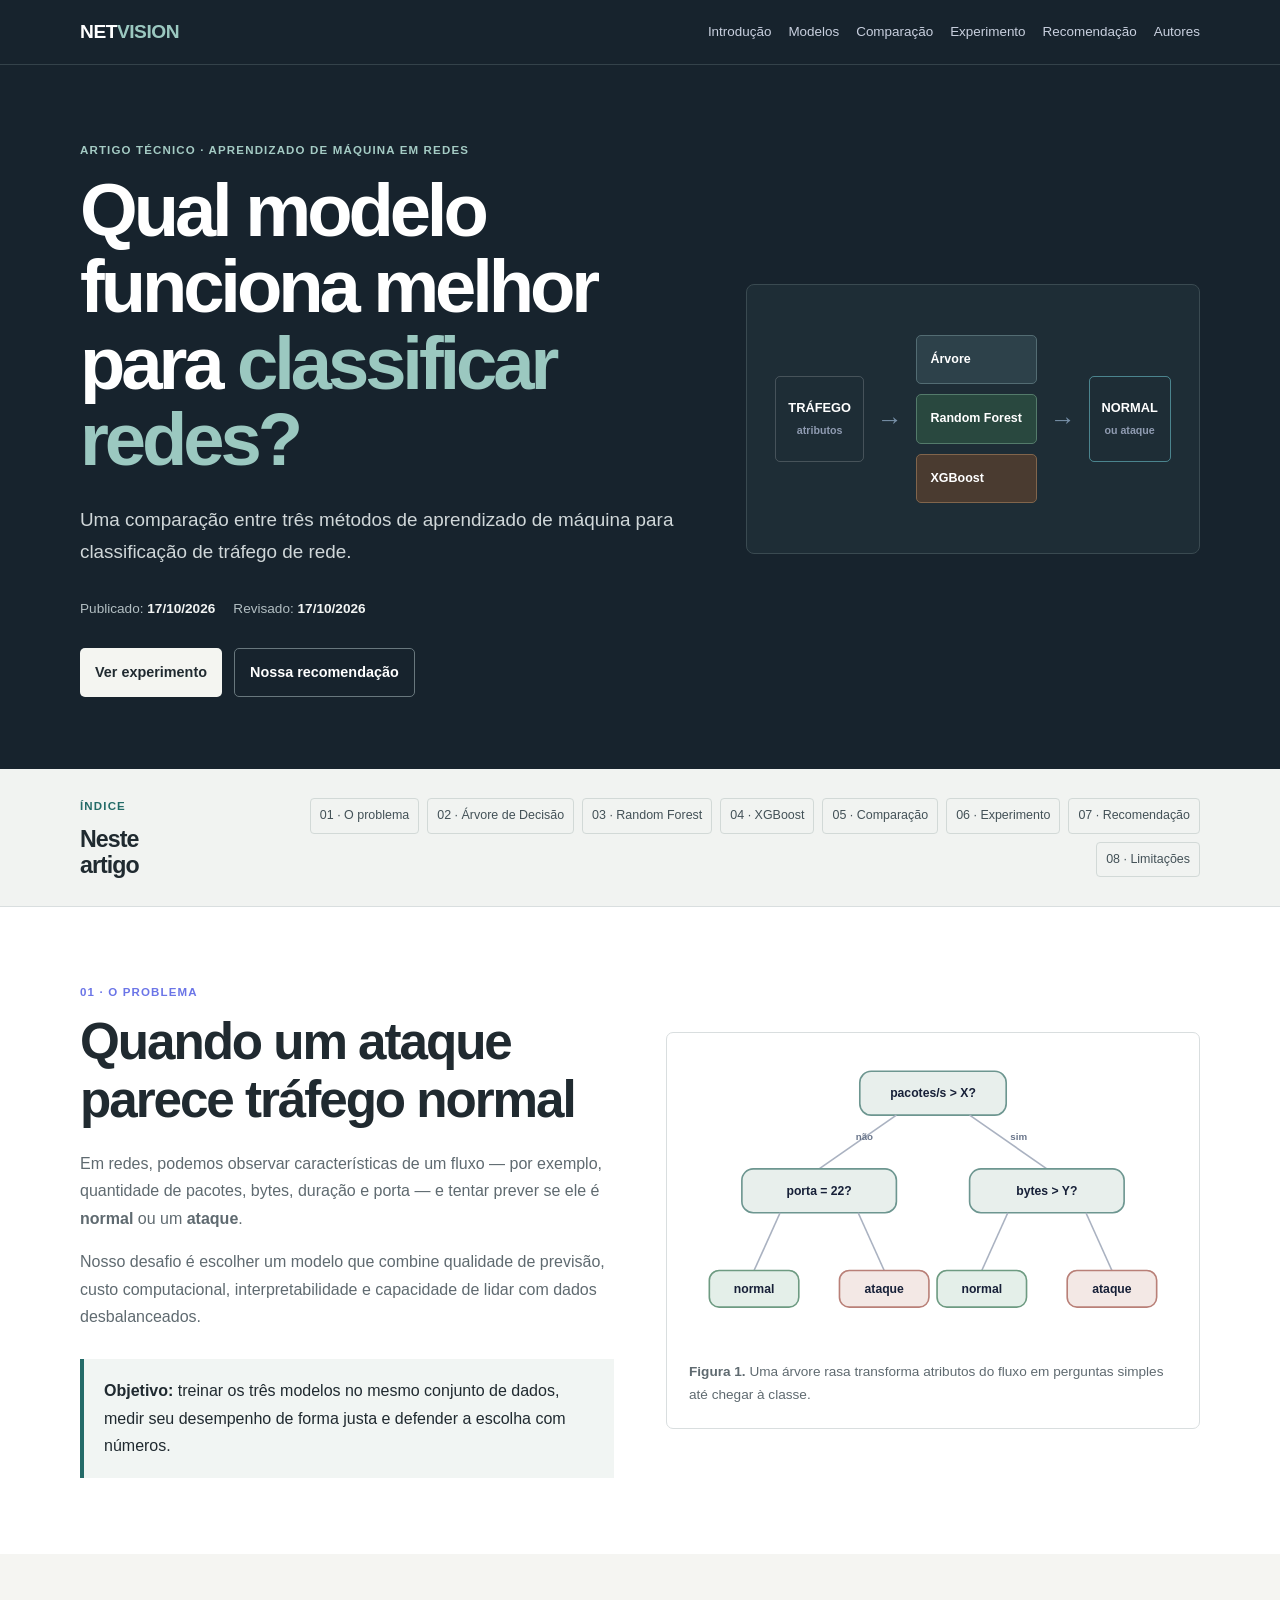
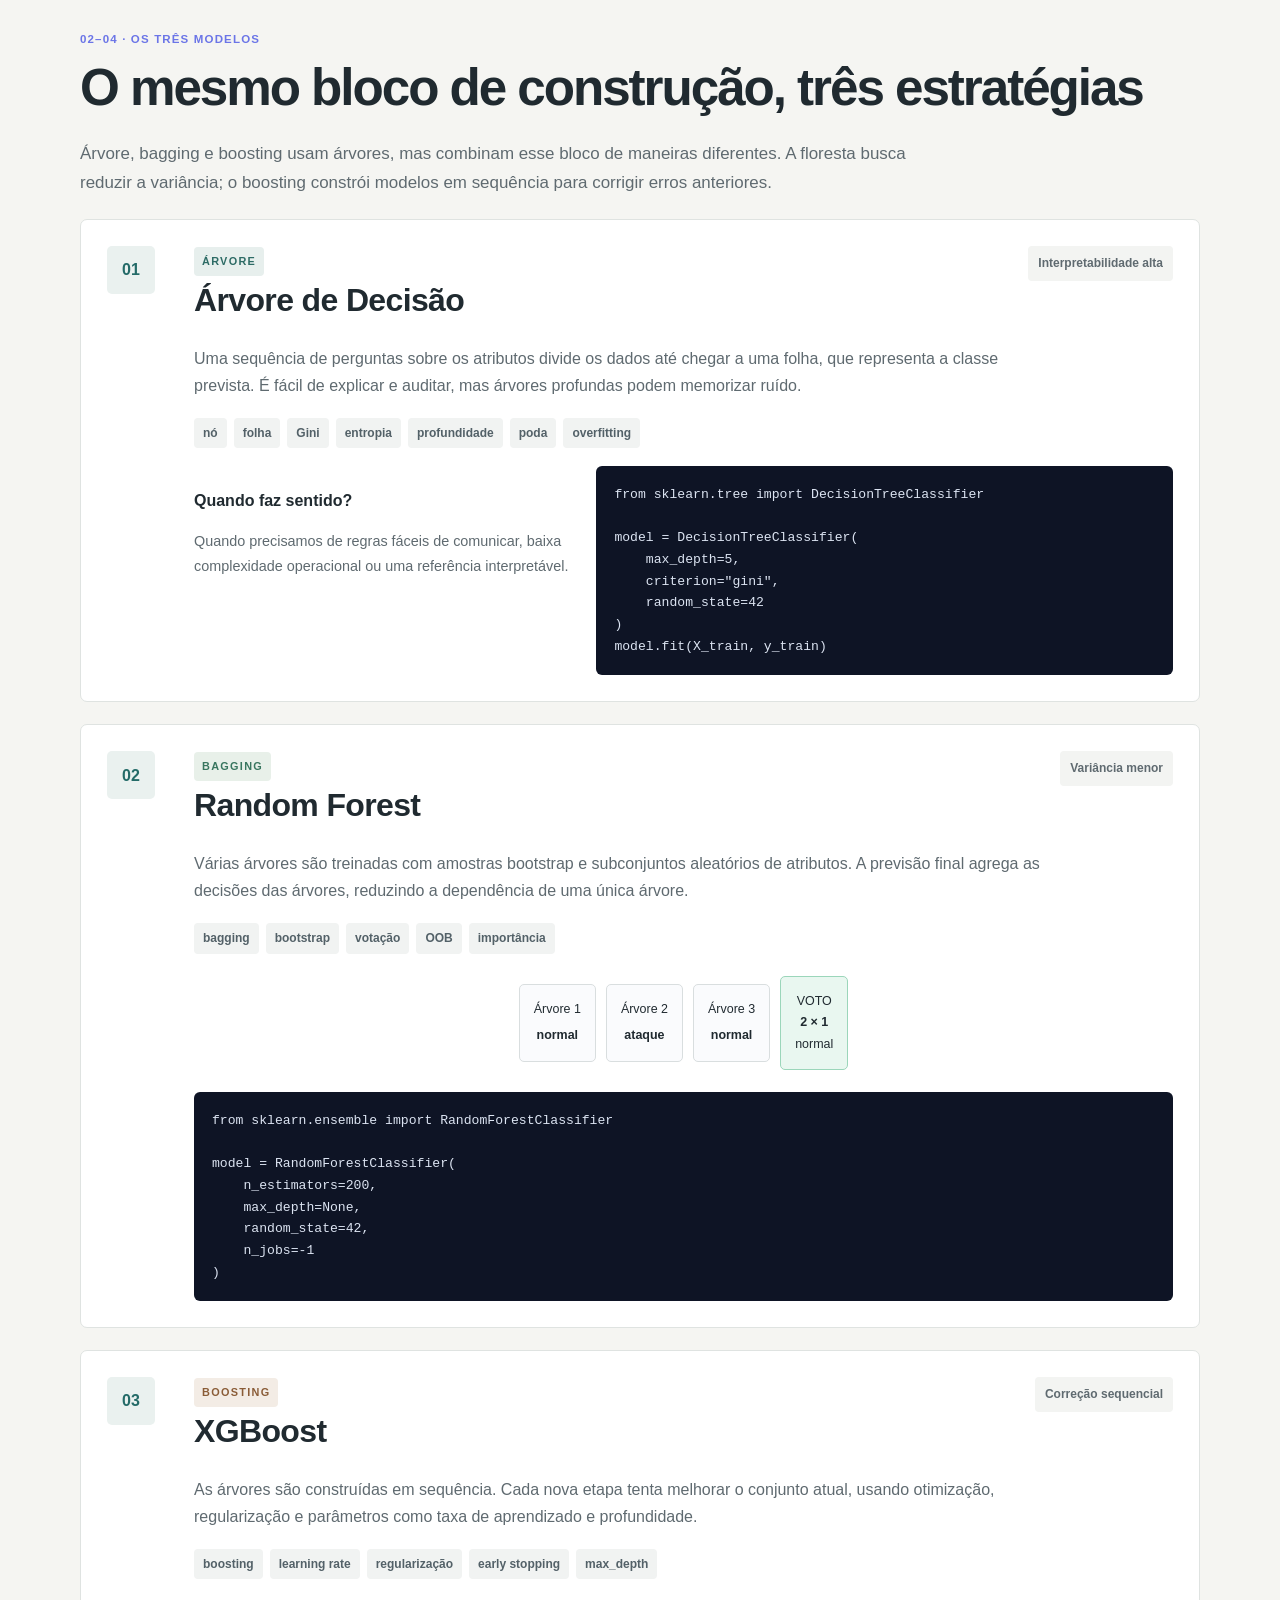
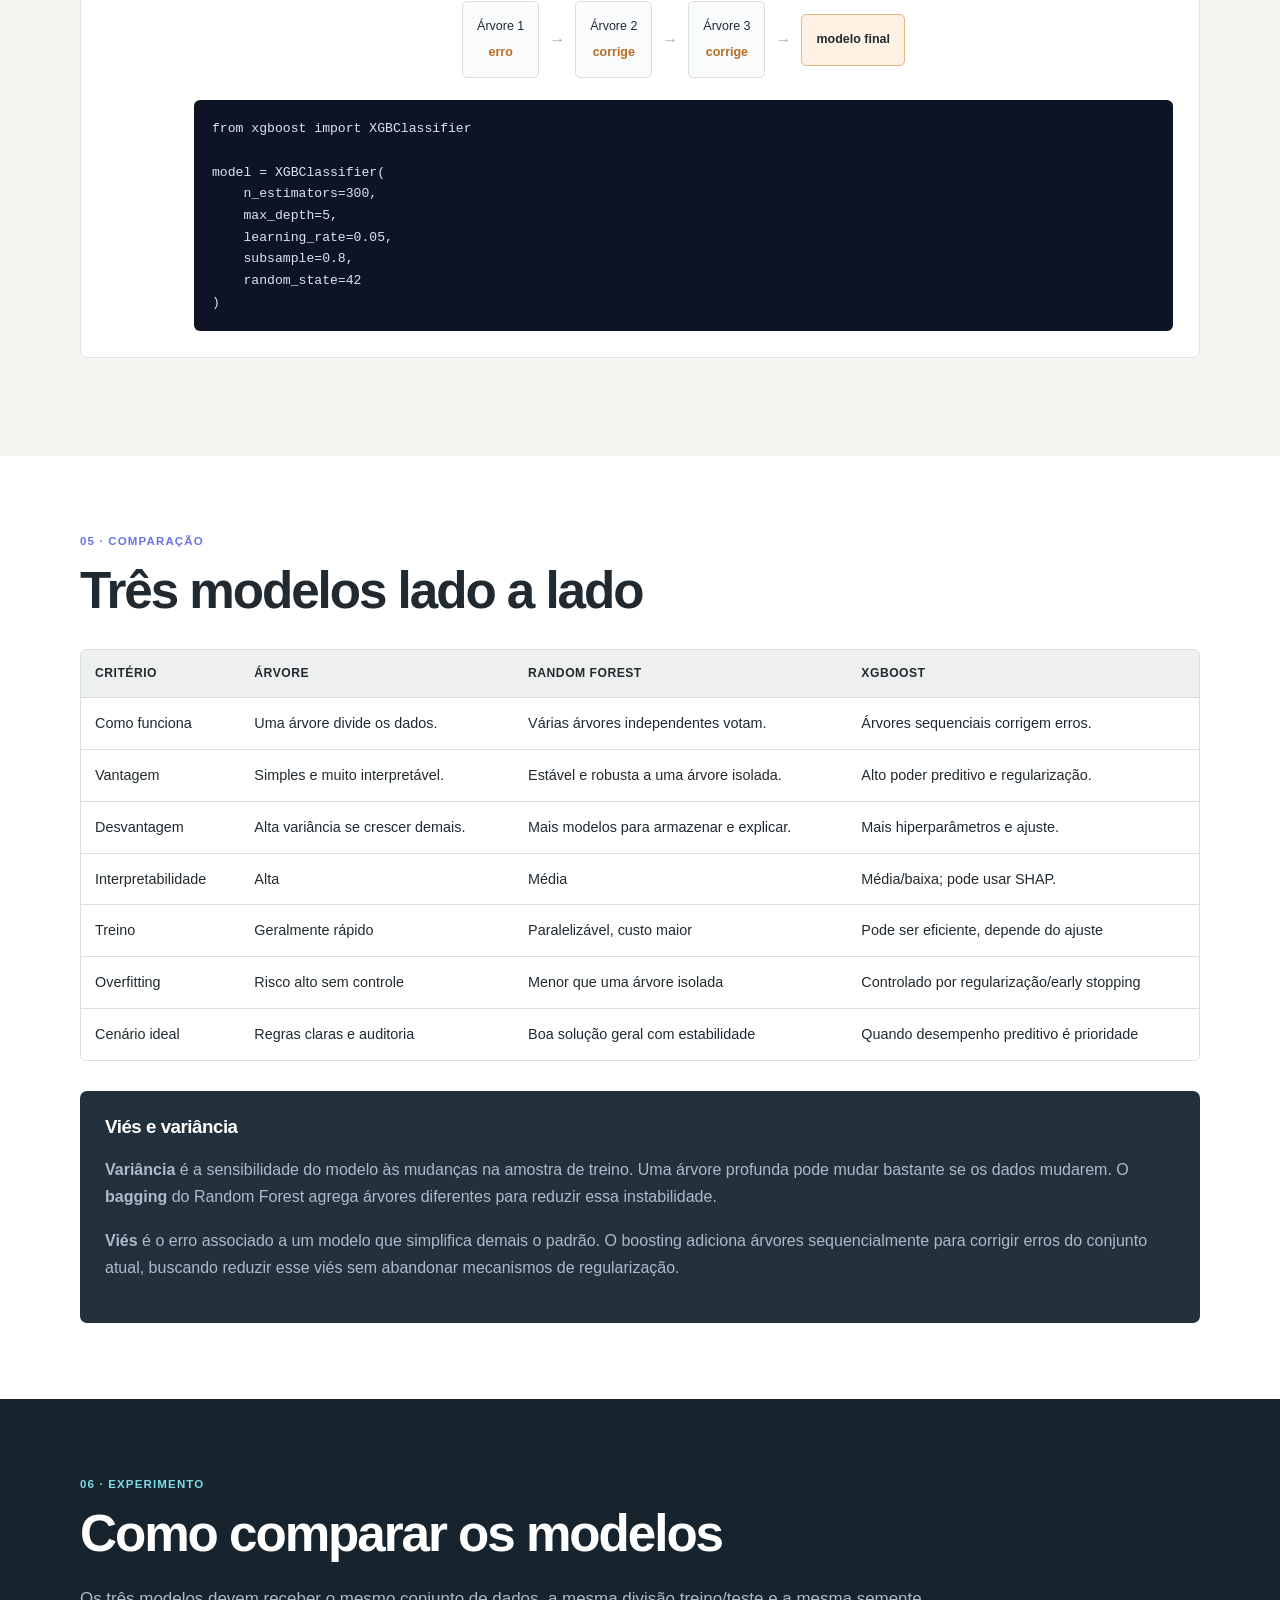
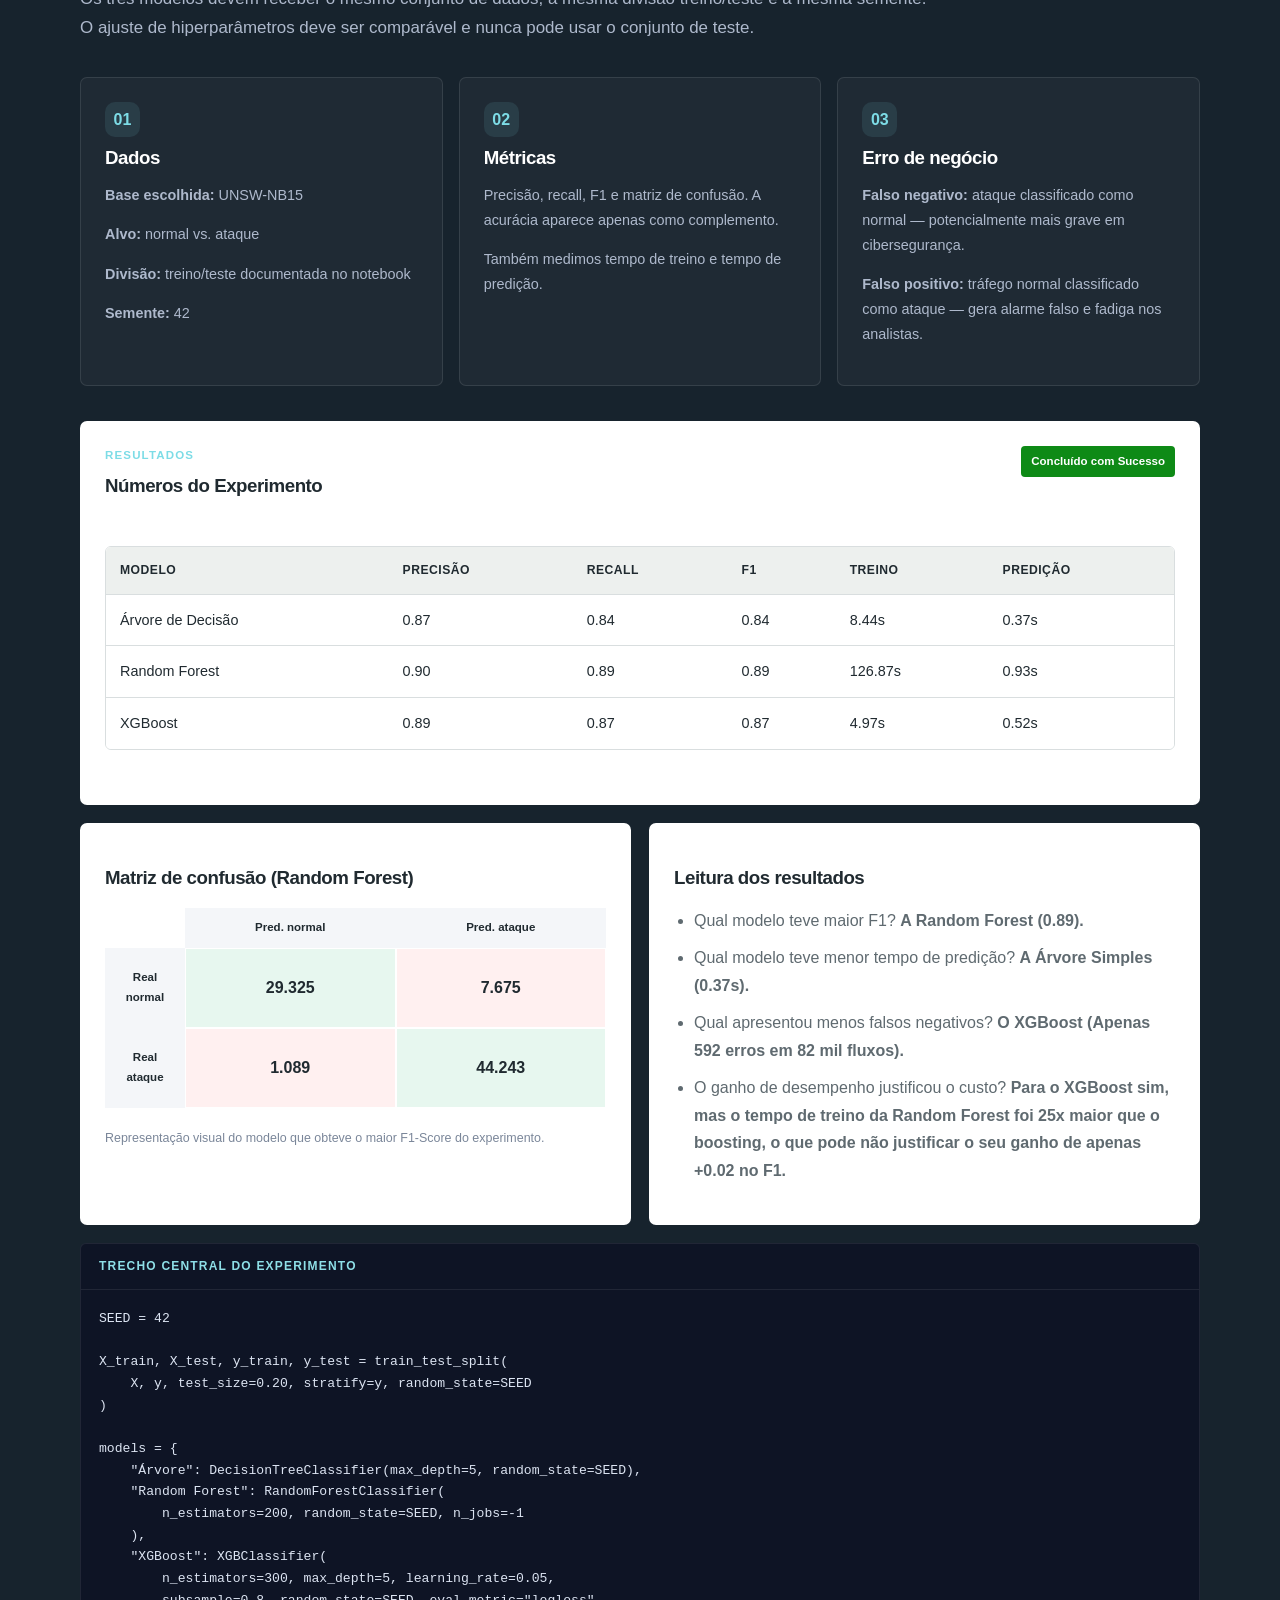
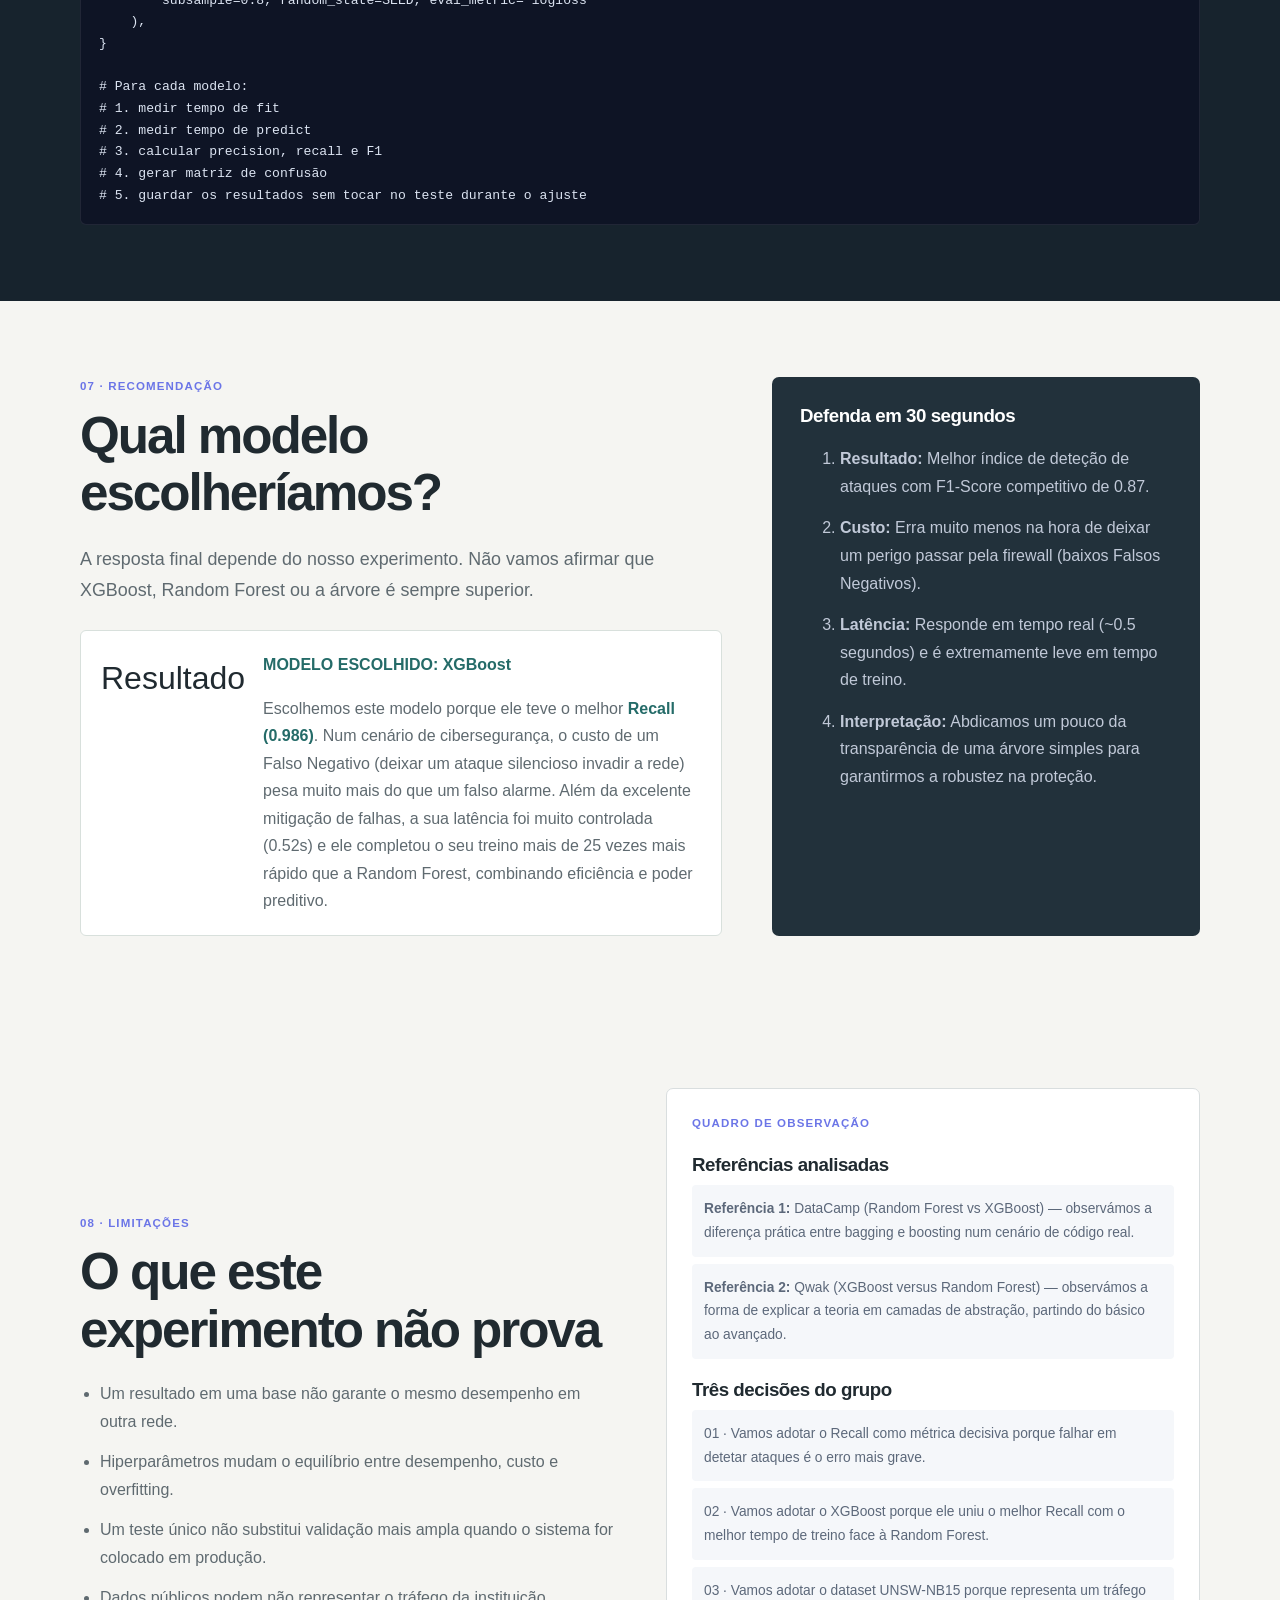
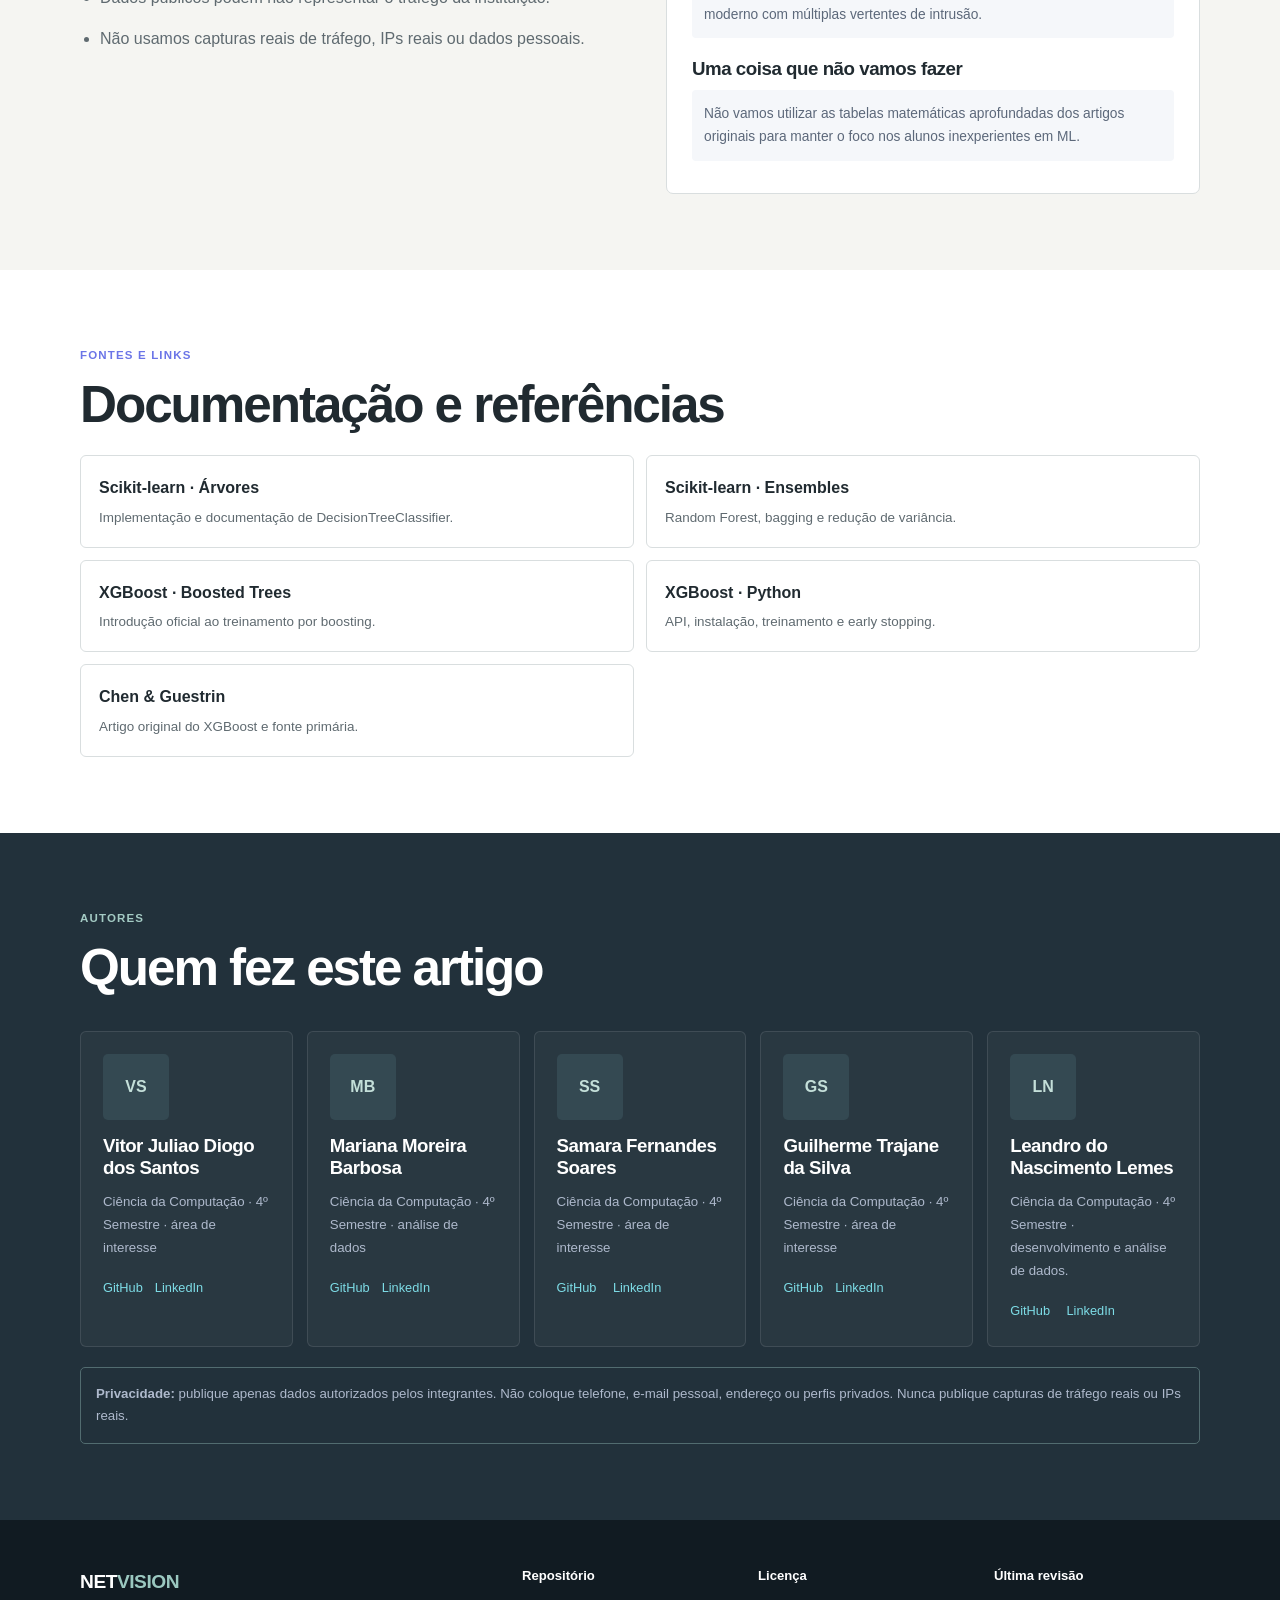
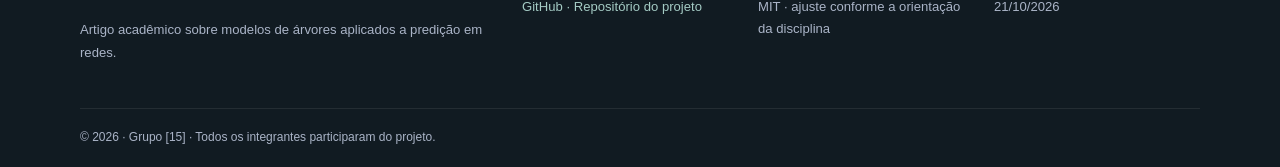
==== index.html @ 3bf81c82 "Revise dataset and enhance experiment details in HTML Updated dataset name and improved explanations" ====
<!DOCTYPE html>
<html lang="pt-BR">
<head>
  <meta charset="UTF-8">
  <meta name="viewport" content="width=device-width, initial-scale=1.0">
  <meta name="description" content="Artigo técnico comparando Árvore de Decisão, Random Forest e XGBoost para um preditor de redes.">
  <title>Árvore, Floresta ou Boosting? | Preditor de Redes</title>
  <link rel="stylesheet" href="css/style.css">
</head>
<body>
  <header class="site-header">
    <div class="container nav-wrap">
      <a class="brand" href="#top">NET<span>VISION</span></a>
      <button class="menu-toggle" aria-label="Abrir menu" aria-expanded="false">☰</button>
      <nav class="nav" aria-label="Navegação principal">
        <a href="#introducao">Introdução</a>
        <a href="#modelos">Modelos</a>
        <a href="#comparacao">Comparação</a>
        <a href="#experimento">Experimento</a>
        <a href="#recomendacao">Recomendação</a>
        <a href="#autores">Autores</a>
      </nav>
    </div>
  </header>

  <main id="top">
    <section class="hero">
      <div class="container hero-grid">
        <div>
          <p class="eyebrow">ARTIGO TÉCNICO · APRENDIZADO DE MÁQUINA EM REDES</p>
          <h1>Qual modelo funciona melhor para <span>classificar redes?</span></h1>
          <p class="hero-lead">Uma comparação entre três métodos de aprendizado de máquina para classificação de tráfego de rede.</p>
          <div class="hero-meta">
            <span>Publicado: <strong>17/10/2026</strong></span>
            <span>Revisado: <strong>17/10/2026</strong></span>
          </div>
          <div class="hero-actions">
            <a class="btn btn-primary" href="#experimento">Ver experimento</a>
            <a class="btn btn-ghost" href="#recomendacao">Nossa recomendação</a>
          </div>
        </div>
        <div class="hero-card" aria-label="Resumo visual dos três modelos">
          <div class="flow-node">TRÁFEGO<br><small>atributos</small></div>
          <div class="flow-arrow">→</div>
          <div class="model-stack">
            <div class="model-chip tree">Árvore</div>
            <div class="model-chip forest">Random Forest</div>
            <div class="model-chip boost">XGBoost</div>
          </div>
          <div class="flow-arrow">→</div>
          <div class="flow-node result">NORMAL<br><small>ou ataque</small></div>
        </div>
      </div>
    </section>

    <section class="toc-section">
      <div class="container toc">
        <div>
          <p class="eyebrow">ÍNDICE</p>
          <h2>Neste artigo</h2>
        </div>
        <div class="toc-links">
          <a href="#introducao">01 · O problema</a>
          <a href="#arvore">02 · Árvore de Decisão</a>
          <a href="#random-forest">03 · Random Forest</a>
          <a href="#xgboost">04 · XGBoost</a>
          <a href="#comparacao">05 · Comparação</a>
          <a href="#experimento">06 · Experimento</a>
          <a href="#recomendacao">07 · Recomendação</a>
          <a href="#limitacoes">08 · Limitações</a>
        </div>
      </div>
    </section>

    <section id="introducao" class="section">
      <div class="container two-col">
        <div>
          <p class="eyebrow">01 · O PROBLEMA</p>
          <h2>Quando um ataque parece tráfego normal</h2>
          <p>Em redes, podemos observar características de um fluxo — por exemplo, quantidade de pacotes, bytes, duração e porta — e tentar prever se ele é <strong>normal</strong> ou um <strong>ataque</strong>.</p>
          <p>Nosso desafio é escolher um modelo que combine qualidade de previsão, custo computacional, interpretabilidade e capacidade de lidar com dados desbalanceados.</p>
          <div class="callout">
            <strong>Objetivo:</strong> treinar os três modelos no mesmo conjunto de dados, medir seu desempenho de forma justa e defender a escolha com números.
          </div>
        </div>
        <div class="figure-card">
          <svg viewBox="0 0 600 360" role="img" aria-labelledby="treeTitle treeDesc">
            <title id="treeTitle">Exemplo simplificado de árvore de decisão para tráfego</title>
            <desc id="treeDesc">A árvore pergunta se os pacotes por segundo são maiores que X, depois verifica a porta e os bytes para classificar o fluxo como normal ou ataque.</desc>
            <rect x="210" y="20" width="180" height="54" rx="14" class="svg-box"/>
            <text x="300" y="52" text-anchor="middle" class="svg-text">pacotes/s &gt; X?</text>
            <line x1="255" y1="74" x2="160" y2="140" class="svg-line"/>
            <line x1="345" y1="74" x2="440" y2="140" class="svg-line"/>
            <text x="205" y="105" class="svg-label">não</text>
            <text x="395" y="105" class="svg-label">sim</text>
            <rect x="65" y="140" width="190" height="54" rx="14" class="svg-box"/>
            <text x="160" y="172" text-anchor="middle" class="svg-text">porta = 22?</text>
            <rect x="345" y="140" width="190" height="54" rx="14" class="svg-box"/>
            <text x="440" y="172" text-anchor="middle" class="svg-text">bytes &gt; Y?</text>
            <line x1="112" y1="194" x2="80" y2="265" class="svg-line"/>
            <line x1="208" y1="194" x2="240" y2="265" class="svg-line"/>
            <line x1="392" y1="194" x2="360" y2="265" class="svg-line"/>
            <line x1="488" y1="194" x2="520" y2="265" class="svg-line"/>
            <rect x="25" y="265" width="110" height="45" rx="12" class="svg-leaf normal"/>
            <text x="80" y="293" text-anchor="middle" class="svg-text">normal</text>
            <rect x="185" y="265" width="110" height="45" rx="12" class="svg-leaf attack"/>
            <text x="240" y="293" text-anchor="middle" class="svg-text">ataque</text>
            <rect x="305" y="265" width="110" height="45" rx="12" class="svg-leaf normal"/>
            <text x="360" y="293" text-anchor="middle" class="svg-text">normal</text>
            <rect x="465" y="265" width="110" height="45" rx="12" class="svg-leaf attack"/>
            <text x="520" y="293" text-anchor="middle" class="svg-text">ataque</text>
          </svg>
          <p class="caption"><strong>Figura 1.</strong> Uma árvore rasa transforma atributos do fluxo em perguntas simples até chegar à classe.</p>
        </div>
      </div>
    </section>

    <section id="modelos" class="section section-alt">
      <div class="container">
        <p class="eyebrow">02–04 · OS TRÊS MODELOS</p>
        <h2>O mesmo bloco de construção, três estratégias</h2>
        <p class="section-intro">Árvore, bagging e boosting usam árvores, mas combinam esse bloco de maneiras diferentes. A floresta busca reduzir a variância; o boosting constrói modelos em sequência para corrigir erros anteriores.</p>

        <article id="arvore" class="model-card">
          <div class="model-number">01</div>
          <div class="model-content">
            <div class="model-heading">
              <div>
                <span class="tag tree-tag">ÁRVORE</span>
                <h3>Árvore de Decisão</h3>
              </div>
              <span class="model-badge">Interpretabilidade alta</span>
            </div>
            <p>Uma sequência de perguntas sobre os atributos divide os dados até chegar a uma folha, que representa a classe prevista. É fácil de explicar e auditar, mas árvores profundas podem memorizar ruído.</p>
            <div class="concepts"><span>nó</span><span>folha</span><span>Gini</span><span>entropia</span><span>profundidade</span><span>poda</span><span>overfitting</span></div>
            <div class="mini-grid">
              <div>
                <h4>Quando faz sentido?</h4>
                <p>Quando precisamos de regras fáceis de comunicar, baixa complexidade operacional ou uma referência interpretável.</p>
              </div>
              <div class="code-box"><pre><code>from sklearn.tree import DecisionTreeClassifier

model = DecisionTreeClassifier(
    max_depth=5,
    criterion="gini",
    random_state=42
)
model.fit(X_train, y_train)</code></pre></div>
            </div>
          </div>
        </article>

        <article id="random-forest" class="model-card">
          <div class="model-number">02</div>
          <div class="model-content">
            <div class="model-heading">
              <div>
                <span class="tag forest-tag">BAGGING</span>
                <h3>Random Forest</h3>
              </div>
              <span class="model-badge">Variância menor</span>
            </div>
            <p>Várias árvores são treinadas com amostras bootstrap e subconjuntos aleatórios de atributos. A previsão final agrega as decisões das árvores, reduzindo a dependência de uma única árvore.</p>
            <div class="concepts"><span>bagging</span><span>bootstrap</span><span>votação</span><span>OOB</span><span>importância</span></div>
            <div class="forest-visual" aria-label="Esquema de votação de três árvores">
              <div class="fv-tree">Árvore 1<br><b>normal</b></div>
              <div class="fv-tree">Árvore 2<br><b>ataque</b></div>
              <div class="fv-tree">Árvore 3<br><b>normal</b></div>
              <div class="fv-vote">VOTO<br><strong>2 × 1</strong><br>normal</div>
            </div>
            <div class="code-box"><pre><code>from sklearn.ensemble import RandomForestClassifier

model = RandomForestClassifier(
    n_estimators=200,
    max_depth=None,
    random_state=42,
    n_jobs=-1
)</code></pre></div>
          </div>
        </article>

        <article id="xgboost" class="model-card">
          <div class="model-number">03</div>
          <div class="model-content">
            <div class="model-heading">
              <div>
                <span class="tag boost-tag">BOOSTING</span>
                <h3>XGBoost</h3>
              </div>
              <span class="model-badge">Correção sequencial</span>
            </div>
            <p>As árvores são construídas em sequência. Cada nova etapa tenta melhorar o conjunto atual, usando otimização, regularização e parâmetros como taxa de aprendizado e profundidade.</p>
            <div class="concepts"><span>boosting</span><span>learning rate</span><span>regularização</span><span>early stopping</span><span>max_depth</span></div>
            <div class="boost-visual" aria-label="Esquema de boosting">
              <div class="boost-step"><span>Árvore 1</span><b>erro</b></div>
              <div class="boost-arrow">→</div>
              <div class="boost-step"><span>Árvore 2</span><b>corrige</b></div>
              <div class="boost-arrow">→</div>
              <div class="boost-step"><span>Árvore 3</span><b>corrige</b></div>
              <div class="boost-arrow">→</div>
              <div class="boost-final">modelo final</div>
            </div>
            <div class="code-box"><pre><code>from xgboost import XGBClassifier

model = XGBClassifier(
    n_estimators=300,
    max_depth=5,
    learning_rate=0.05,
    subsample=0.8,
    random_state=42
)</code></pre></div>
          </div>
        </article>
      </div>
    </section>

    <section id="comparacao" class="section">
      <div class="container">
        <p class="eyebrow">05 · COMPARAÇÃO</p>
        <h2>Três modelos lado a lado</h2>
        <div class="table-wrap">
          <table>
            <thead>
              <tr>
                <th>Critério</th>
                <th>Árvore</th>
                <th>Random Forest</th>
                <th>XGBoost</th>
              </tr>
            </thead>
            <tbody>
              <tr><td>Como funciona</td><td>Uma árvore divide os dados.</td><td>Várias árvores independentes votam.</td><td>Árvores sequenciais corrigem erros.</td></tr>
              <tr><td>Vantagem</td><td>Simples e muito interpretável.</td><td>Estável e robusta a uma árvore isolada.</td><td>Alto poder preditivo e regularização.</td></tr>
              <tr><td>Desvantagem</td><td>Alta variância se crescer demais.</td><td>Mais modelos para armazenar e explicar.</td><td>Mais hiperparâmetros e ajuste.</td></tr>
              <tr><td>Interpretabilidade</td><td>Alta</td><td>Média</td><td>Média/baixa; pode usar SHAP.</td></tr>
              <tr><td>Treino</td><td>Geralmente rápido</td><td>Paralelizável, custo maior</td><td>Pode ser eficiente, depende do ajuste</td></tr>
              <tr><td>Overfitting</td><td>Risco alto sem controle</td><td>Menor que uma árvore isolada</td><td>Controlado por regularização/early stopping</td></tr>
              <tr><td>Cenário ideal</td><td>Regras claras e auditoria</td><td>Boa solução geral com estabilidade</td><td>Quando desempenho preditivo é prioridade</td></tr>
            </tbody>
          </table>
        </div>
        <div class="theory-box">
          <h3>Viés e variância</h3>
          <p><strong>Variância</strong> é a sensibilidade do modelo às mudanças na amostra de treino. Uma árvore profunda pode mudar bastante se os dados mudarem. O <strong>bagging</strong> do Random Forest agrega árvores diferentes para reduzir essa instabilidade.</p>
          <p><strong>Viés</strong> é o erro associado a um modelo que simplifica demais o padrão. O boosting adiciona árvores sequencialmente para corrigir erros do conjunto atual, buscando reduzir esse viés sem abandonar mecanismos de regularização.</p>
        </div>
      </div>
    </section>

    <section id="experimento" class="section section-dark">
      <div class="container">
        <p class="eyebrow">06 · EXPERIMENTO</p>
        <h2>Como comparar os modelos</h2>
        <p class="section-intro">Os três modelos devem receber o mesmo conjunto de dados, a mesma divisão treino/teste e a mesma semente. O ajuste de hiperparâmetros deve ser comparável e nunca pode usar o conjunto de teste.</p>

        <div class="experiment-grid">
          <div class="exp-card">
            <span class="exp-icon">01</span>
            <h3>Dados</h3>
            <p><strong>Base escolhida:</strong> <span id="dataset-name">UNSW-NB15</span></p>
            <p><strong>Alvo:</strong> normal vs. ataque</p>
            <p><strong>Divisão:</strong> treino/teste documentada no notebook</p>
            <p><strong>Semente:</strong> 42</p>
          </div>
          <div class="exp-card">
            <span class="exp-icon">02</span>
            <h3>Métricas</h3>
            <p>Precisão, recall, F1 e matriz de confusão. A acurácia aparece apenas como complemento.</p>
            <p>Também medimos tempo de treino e tempo de predição.</p>
          </div>
          <div class="exp-card">
            <span class="exp-icon">03</span>
            <h3>Erro de negócio</h3>
            <p><strong>Falso negativo:</strong> ataque classificado como normal — potencialmente mais grave em cibersegurança.</p>
            <p><strong>Falso positivo:</strong> tráfego normal classificado como ataque — gera alarme falso e fadiga nos analistas.</p>
          </div>
        </div>

        <div class="results-panel">
          <div class="results-head">
            <div>
              <p class="eyebrow">RESULTADOS</p>
              <h3>Números do Experimento</h3>
            </div>
            <span class="status-badge" style="background-color: #0e8a16; color: white;">Concluído com Sucesso</span>
          </div>
          <div class="table-wrap">
            <table class="results-table">
              <thead><tr><th>Modelo</th><th>Precisão</th><th>Recall</th><th>F1</th><th>Treino</th><th>Predição</th></tr></thead>
              <tbody>
                <tr><td>Árvore de Decisão</td><td>0.87</td><td>0.84</td><td>0.84</td><td>8.44s</td><td>0.37s</td></tr>
                <tr><td>Random Forest</td><td>0.90</td><td>0.89</td><td>0.89</td><td>126.87s</td><td>0.93s</td></tr>
                <tr><td>XGBoost</td><td>0.89</td><td>0.87</td><td>0.87</td><td>4.97s</td><td>0.52s</td></tr>
              </tbody>
            </table>
          </div>
        </div>

        <div class="confusion-grid">
          <div class="confusion-card">
            <h3>Matriz de confusão (Random Forest)</h3>
            <div class="matrix" aria-label="Matriz de confusão da Random Forest">
              <div></div><div class="axis">Pred. normal</div><div class="axis">Pred. ataque</div>
              <div class="axis vertical">Real normal</div><div class="cell tn">29.325</div><div class="cell fp">7.675</div>
              <div class="axis vertical">Real ataque</div><div class="cell fn">1.089</div><div class="cell tp">44.243</div>
            </div>
            <p class="small-note">Representação visual do modelo que obteve o maior F1-Score do experimento.</p>
          </div>
          <div class="confusion-card">
            <h3>Leitura dos resultados</h3>
            <ul class="check-list">
              <li>Qual modelo teve maior F1? <strong>A Random Forest (0.89).</strong></li>
              <li>Qual modelo teve menor tempo de predição? <strong>A Árvore Simples (0.37s).</strong></li>
              <li>Qual apresentou menos falsos negativos? <strong>O XGBoost (Apenas 592 erros em 82 mil fluxos).</strong></li>
              <li>O ganho de desempenho justificou o custo? <strong>Para o XGBoost sim, mas o tempo de treino da Random Forest foi 25x maior que o boosting, o que pode não justificar o seu ganho de apenas +0.02 no F1.</strong></li>
            </ul>
          </div>
        </div>

        <div class="code-full">
          <div class="code-title">Trecho central do experimento</div>
          <pre><code>SEED = 42

X_train, X_test, y_train, y_test = train_test_split(
    X, y, test_size=0.20, stratify=y, random_state=SEED
)

models = {
    "Árvore": DecisionTreeClassifier(max_depth=5, random_state=SEED),
    "Random Forest": RandomForestClassifier(
        n_estimators=200, random_state=SEED, n_jobs=-1
    ),
    "XGBoost": XGBClassifier(
        n_estimators=300, max_depth=5, learning_rate=0.05,
        subsample=0.8, random_state=SEED, eval_metric="logloss"
    ),
}

# Para cada modelo:
# 1. medir tempo de fit
# 2. medir tempo de predict
# 3. calcular precision, recall e F1
# 4. gerar matriz de confusão
# 5. guardar os resultados sem tocar no teste durante o ajuste</code></pre>
        </div>
      </div>
    </section>

    <section id="recomendacao" class="section recommendation">
      <div class="container recommendation-box">
        <div>
          <p class="eyebrow">07 · RECOMENDAÇÃO</p>
          <h2>Qual modelo escolheríamos?</h2>
          <p class="big-text">A resposta final depende do nosso experimento. Não vamos afirmar que XGBoost, Random Forest ou a árvore é sempre superior.</p>
          <div class="recommend-placeholder">
            <span>Resultado</span>
            <div>
              <strong>MODELO ESCOLHIDO: XGBoost</strong>
              <p>Escolhemos este modelo porque ele teve o melhor <strong>Recall (0.986)</strong>. Num cenário de cibersegurança, o custo de um Falso Negativo (deixar um ataque silencioso invadir a rede) pesa muito mais do que um falso alarme. Além da excelente mitigação de falhas, a sua latência foi muito controlada (0.52s) e ele completou o seu treino mais de 25 vezes mais rápido que a Random Forest, combinando eficiência e poder preditivo.</p>
            </div>
          </div>
        </div>
        <div class="decision-list">
          <h3>Defenda em 30 segundos</h3>
          <ol>
            <li><strong>Resultado:</strong> Melhor índice de deteção de ataques com F1-Score competitivo de 0.87.</li>
            <li><strong>Custo:</strong> Erra muito menos na hora de deixar um perigo passar pela firewall (baixos Falsos Negativos).</li>
            <li><strong>Latência:</strong> Responde em tempo real (~0.5 segundos) e é extremamente leve em tempo de treino.</li>
            <li><strong>Interpretação:</strong> Abdicamos um pouco da transparência de uma árvore simples para garantirmos a robustez na proteção.</li>
          </ol>
        </div>
      </div>
    </section>

    <section id="limitacoes" class="section section-alt">
      <div class="container two-col">
        <div>
          <p class="eyebrow">08 · LIMITAÇÕES</p>
          <h2>O que este experimento não prova</h2>
          <ul class="limit-list">
            <li>Um resultado em uma base não garante o mesmo desempenho em outra rede.</li>
            <li>Hiperparâmetros mudam o equilíbrio entre desempenho, custo e overfitting.</li>
            <li>Um teste único não substitui validação mais ampla quando o sistema for colocado em produção.</li>
            <li>Dados públicos podem não representar o tráfego da instituição.</li>
            <li>Não usamos capturas reais de tráfego, IPs reais ou dados pessoais.</li>
          </ul>
        </div>
        <div class="decision-board">
          <p class="eyebrow">QUADRO DE OBSERVAÇÃO</p>
          <h3>Referências analisadas</h3>
          <div class="board-item"><strong>Referência 1:</strong> DataCamp (Random Forest vs XGBoost) — observámos a diferença prática entre bagging e boosting num cenário de código real.</div>
          <div class="board-item"><strong>Referência 2:</strong> Qwak (XGBoost versus Random Forest) — observámos a forma de explicar a teoria em camadas de abstração, partindo do básico ao avançado.</div>
          <h3>Três decisões do grupo</h3>
          <div class="board-item">01 · Vamos adotar o Recall como métrica decisiva porque falhar em detetar ataques é o erro mais grave.</div>
          <div class="board-item">02 · Vamos adotar o XGBoost porque ele uniu o melhor Recall com o melhor tempo de treino face à Random Forest.</div>
          <div class="board-item">03 · Vamos adotar o dataset UNSW-NB15 porque representa um tráfego moderno com múltiplas vertentes de intrusão.</div>
          <h3>Uma coisa que não vamos fazer</h3>
          <div class="board-item">Não vamos utilizar as tabelas matemáticas aprofundadas dos artigos originais para manter o foco nos alunos inexperientes em ML.</div>
        </div>
      </div>
    </section>

    <section id="links" class="section">
      <div class="container">
        <p class="eyebrow">FONTES E LINKS</p>
        <h2>Documentação e referências</h2>
        <div class="links-grid">
          <a href="https://scikit-learn.org/stable/modules/tree.html" target="_blank" rel="noopener">
            <strong>Scikit-learn · Árvores</strong><span>Implementação e documentação de DecisionTreeClassifier.</span>
          </a>
          <a href="https://scikit-learn.org/stable/modules/ensemble.html" target="_blank" rel="noopener">
            <strong>Scikit-learn · Ensembles</strong><span>Random Forest, bagging e redução de variância.</span>
          </a>
          <a href="https://xgboost.readthedocs.io/en/latest/tutorials/model.html" target="_blank" rel="noopener">
            <strong>XGBoost · Boosted Trees</strong><span>Introdução oficial ao treinamento por boosting.</span>
          </a>
          <a href="https://xgboost.readthedocs.io/en/latest/python/" target="_blank" rel="noopener">
            <strong>XGBoost · Python</strong><span>API, instalação, treinamento e early stopping.</span>
          </a>
          <a href="https://arxiv.org/abs/1603.02754" target="_blank" rel="noopener">
            <strong>Chen & Guestrin</strong><span>Artigo original do XGBoost e fonte primária.</span>
          </a>
        </div>
      </div>
    </section>

    <section id="autores" class="section authors-section">
      <div class="container">
        <p class="eyebrow">AUTORES</p>
        <h2>Quem fez este artigo</h2>
        <div class="authors-grid">
          <article class="author-card">
            <div class="avatar" aria-hidden="true">VS</div>
            <h3>Vitor Juliao Diogo dos Santos</h3>
            <p>Ciência da Computação · 4º Semestre · área de interesse</p>
            <div><a href="#" aria-label="GitHub do integrante">GitHub</a><a href="#" aria-label="LinkedIn do integrante">LinkedIn</a></div>
          </article>
          <article class="author-card">
            <div class="avatar" aria-hidden="true">MB</div>
            <h3>Mariana Moreira Barbosa</h3>
            <p>Ciência da Computação · 4º Semestre · análise de dados</p>
            <div><a href="#" aria-label="GitHub do integrante">GitHub</a><a href="#" aria-label="LinkedIn do integrante">LinkedIn</a></div>
          </article>
          <article class="author-card">
            <div class="avatar" aria-hidden="true">SS</div>
            <h3>Samara Fernandes Soares</h3>
            <p>Ciência da Computação · 4º Semestre · área de interesse</p>
            <div>
              <a href="https://github.com/maribarbosaa" target="_blank" aria-label="GitHub da Mariana">GitHub</a>
              <a href="https://www.linkedin.com/in/mariana-barbosa-31a7a2251/" target="_blank" aria-label="LinkedIn da Mariana">LinkedIn</a></div>
          </article>
          
          <article class="author-card">
            <div class="avatar" aria-hidden="true">GS</div>
            <h3>Guilherme Trajane da Silva</h3>
            <p>Ciência da Computação · 4º Semestre · área de interesse</p>
            <div><a href="#" aria-label="GitHub do integrante">GitHub</a><a href="#" aria-label="LinkedIn do integrante">LinkedIn</a></div>
          </article>

            <article class="author-card">
            <div class="avatar" aria-hidden="true">LN</div>
            <h3>Leandro do Nascimento Lemes</h3>
            <p>Ciência da Computação · 4º Semestre · desenvolvimento e análise de dados.</p>
            <div>
             <a href="https://github.com/Leandro-Nas-Lemes" target="_blank" aria-label="GitHub do Leandro">GitHub</a>
             <a href="https://www.linkedin.com/in/leandro-lemes-48a45a2b5/edit/topcard/?skipRedirect=true&lipi=urn%3Ali%3Apage%3Aunknown%3BqDqr49vFSpGIED%2FNUbl%2FgQ%3D%3D" target="_blank" aria-label="LinkedIn do Leandro">LinkedIn</a>
          </article>
          
        </div>
        <div class="privacy-note">
          <strong>Privacidade:</strong> publique apenas dados autorizados pelos integrantes. Não coloque telefone, e-mail pessoal, endereço ou perfis privados. Nunca publique capturas de tráfego reais ou IPs reais.
        </div>
      </div>
    </section>
  </main>

  <footer class="footer">
    <div class="container footer-grid">
      <div>
        <div class="brand">NET<span>VISION</span></div> 
        <p>Artigo acadêmico sobre modelos de árvores aplicados a predição em redes.</p>
      </div>
      <div>
       <strong>Repositório</strong>
    <a
        href="https://github.com/maribarbosaa/artigo-comparativo-modelos-redes"
        id="repo-link"
        target="_blank"
        rel="noopener noreferrer"
    >
        GitHub · Repositório do projeto
    </a>
      </div>
      <div>
        <strong>Licença</strong>
        <span>MIT · ajuste conforme a orientação da disciplina</span>
      </div>
      <div>
        <strong>Última revisão</strong>
        <span>21/10/2026</span>
      </div>
    </div>
    <div class="container footer-bottom">© 2026 · Grupo [15] · Todos os integrantes participaram do projeto.</div>
  </footer>

  <script src="js/script.js"></script>
</body>
</html>
---- css/style.css ----
:root {
  --bg: #0b1020;
  --bg-soft: #10182c;
  --surface: #ffffff;
  --surface-2: #f4f7fb;
  --text: #152033;
  --muted: #637086;
  --line: #dce3ed;
  --primary: #5b5ce2;
  --primary-2: #7c5cff;
  --cyan: #19b8c9;
  --green: #2caa72;
  --orange: #e99039;
  --red: #d85b67;
  --shadow: 0 20px 60px rgba(20, 32, 55, .10);
  --radius: 22px;
  --max: 1160px;
}
* { box-sizing: border-box; }
html { scroll-behavior: smooth; }
body {
  margin: 0;
  font-family: Inter, ui-sans-serif, system-ui, -apple-system, BlinkMacSystemFont, "Segoe UI", sans-serif;
  color: var(--text);
  background: var(--surface);
  line-height: 1.65;
}
a { color: inherit; }
.container { width: min(calc(100% - 40px), var(--max)); margin: 0 auto; }
.site-header {
  position: sticky; top: 0; z-index: 50;
  background: rgba(11,16,32,.88); backdrop-filter: blur(18px);
  color: #fff; border-bottom: 1px solid rgba(255,255,255,.09);
}
.nav-wrap { min-height: 70px; display: flex; align-items: center; justify-content: space-between; gap: 24px; }
.brand { font-weight: 900; letter-spacing: -.04em; font-size: 1.2rem; text-decoration: none; }
.brand span { color: #7ddce6; }
.nav { display: flex; gap: 20px; align-items: center; }
.nav a { font-size: .88rem; text-decoration: none; color: #c9d0df; }
.nav a:hover { color: #fff; }
.menu-toggle { display: none; background: transparent; border: 0; color: #fff; font-size: 1.4rem; }
.hero {
  color: #fff; background:
  radial-gradient(circle at 80% 20%, rgba(124,92,255,.34), transparent 35%),
  radial-gradient(circle at 20% 90%, rgba(25,184,201,.18), transparent 30%),
  var(--bg);
  padding: 90px 0 85px;
}
.hero-grid { display: grid; grid-template-columns: 1.15fr .85fr; gap: 70px; align-items: center; }
.eyebrow { margin: 0 0 10px; font-size: .76rem; font-weight: 900; letter-spacing: .16em; color: #6b75e7; }
.hero .eyebrow { color: #85dbe4; }
h1 { font-size: clamp(3rem, 7vw, 5.7rem); line-height: .98; letter-spacing: -.07em; margin: 12px 0 25px; max-width: 850px; }
h1 span { color: #79dce5; }
h2 { font-size: clamp(2rem, 4vw, 3.2rem); letter-spacing: -.055em; line-height: 1.05; margin: 8px 0 22px; }
h3 { letter-spacing: -.025em; line-height: 1.15; }
.hero-lead { max-width: 720px; color: #bdc6d9; font-size: 1.18rem; }
.hero-meta { display: flex; flex-wrap: wrap; gap: 18px; color: #94a0b7; font-size: .85rem; margin: 28px 0; }
.hero-meta strong { color: #e6ebf4; }
.hero-actions { display: flex; gap: 12px; flex-wrap: wrap; }
.btn { display: inline-flex; align-items: center; justify-content: center; padding: 12px 18px; border-radius: 999px; font-weight: 800; text-decoration: none; }
.btn-primary { background: #fff; color: #141a2b; }
.btn-ghost { border: 1px solid rgba(255,255,255,.2); color: #fff; }
.hero-card {
  padding: 30px; border: 1px solid rgba(255,255,255,.12); border-radius: 28px;
  background: rgba(255,255,255,.055); box-shadow: 0 30px 90px rgba(0,0,0,.25);
  display: flex; align-items: center; justify-content: center; gap: 13px; min-height: 330px;
}
.flow-node { border: 1px solid rgba(255,255,255,.18); padding: 20px 12px; border-radius: 18px; text-align: center; font-weight: 900; font-size: .8rem; }
.flow-node small { color: #8f9bb1; font-weight: 600; }
.flow-node.result { border-color: rgba(121,220,229,.5); }
.flow-arrow { color: #7890a8; font-size: 1.6rem; }
.model-stack { display: grid; gap: 10px; }
.model-chip { padding: 13px 14px; border-radius: 12px; font-size: .78rem; font-weight: 900; white-space: nowrap; }
.model-chip.tree { background: rgba(91,92,226,.2); border: 1px solid rgba(91,92,226,.5); }
.model-chip.forest { background: rgba(44,170,114,.16); border: 1px solid rgba(44,170,114,.45); }
.model-chip.boost { background: rgba(233,144,57,.16); border: 1px solid rgba(233,144,57,.45); }
.toc-section { background: #10182c; color: #fff; padding: 34px 0; border-bottom: 1px solid rgba(255,255,255,.06); }
.toc { display: flex; align-items: center; justify-content: space-between; gap: 30px; }
.toc h2 { font-size: 1.7rem; margin: 0; }
.toc .eyebrow { color: #7ddce6; }
.toc-links { display: flex; flex-wrap: wrap; gap: 8px; justify-content: flex-end; }
.toc-links a { color: #c3ccdc; border: 1px solid rgba(255,255,255,.1); padding: 7px 11px; border-radius: 999px; text-decoration: none; font-size: .78rem; }
.section { padding: 95px 0; }
.section-alt { background: var(--surface-2); }
.section-intro { color: var(--muted); max-width: 850px; font-size: 1.06rem; }
.two-col { display: grid; grid-template-columns: 1fr 1fr; gap: 70px; align-items: center; }
.two-col > div > p:not(.eyebrow) { color: var(--muted); }
.callout { border-left: 4px solid var(--primary); background: #f3f4ff; padding: 18px 20px; border-radius: 0 16px 16px 0; margin-top: 28px; }
.figure-card { background: #fff; border: 1px solid var(--line); border-radius: var(--radius); padding: 22px; box-shadow: var(--shadow); }
.figure-card svg { width: 100%; height: auto; display: block; }
.caption { color: var(--muted); font-size: .85rem; margin: 12px 0 0; }
.svg-box { fill: #eef0ff; stroke: #6667e9; stroke-width: 2; }
.svg-text { fill: #172038; font-size: 15px; font-weight: 800; }
.svg-label { fill: #69758a; font-size: 12px; font-weight: 700; }
.svg-line { stroke: #aab2c1; stroke-width: 2; }
.svg-leaf { stroke-width: 2; }
.svg-leaf.normal { fill: #e8f7f0; stroke: #55b98a; }
.svg-leaf.attack { fill: #fff0f0; stroke: #df7a85; }
.model-card { display: grid; grid-template-columns: 65px 1fr; gap: 28px; background: #fff; border: 1px solid var(--line); padding: 30px; border-radius: var(--radius); margin: 22px 0; box-shadow: 0 14px 40px rgba(20,32,55,.05); }
.model-number { width: 48px; height: 48px; border-radius: 14px; display: grid; place-items: center; background: #edf0ff; color: var(--primary); font-weight: 900; }
.model-heading { display: flex; justify-content: space-between; gap: 20px; align-items: start; }
.model-heading h3 { font-size: 2rem; margin: 6px 0 10px; }
.tag { display: inline-block; font-size: .68rem; font-weight: 900; letter-spacing: .12em; padding: 5px 8px; border-radius: 999px; }
.tree-tag { background: #eeefff; color: #5b5ce2; }
.forest-tag { background: #e9f7f0; color: #268c60; }
.boost-tag { background: #fff1e4; color: #b96c22; }
.model-badge { font-size: .75rem; font-weight: 800; color: var(--muted); background: #f6f8fb; padding: 7px 10px; border-radius: 999px; }
.model-content > p { color: var(--muted); max-width: 850px; }
.concepts { display: flex; flex-wrap: wrap; gap: 7px; margin: 18px 0; }
.concepts span { padding: 5px 9px; border-radius: 999px; background: #f1f4f8; color: #526078; font-size: .75rem; font-weight: 700; }
.mini-grid { display: grid; grid-template-columns: .8fr 1.2fr; gap: 18px; }
.mini-grid h4 { margin-bottom: 5px; }
.mini-grid p { color: var(--muted); font-size: .9rem; }
.code-box, .code-full { background: #0e1425; color: #dce4f2; border-radius: 16px; overflow: auto; }
.code-box pre, .code-full pre { margin: 0; padding: 18px; font: .82rem/1.65 ui-monospace, SFMono-Regular, Menlo, Consolas, monospace; }
.forest-visual, .boost-visual { display: flex; align-items: center; justify-content: center; gap: 10px; flex-wrap: wrap; margin: 22px 0; }
.fv-tree, .fv-vote, .boost-step, .boost-final { border: 1px solid var(--line); border-radius: 14px; padding: 14px; text-align: center; font-size: .78rem; background: #fafbfd; }
.fv-tree b { display: block; margin-top: 5px; }
.fv-vote { background: #e9f7f0; border-color: #9bd6ba; }
.boost-step b { display: block; color: #b96c22; margin-top: 4px; }
.boost-arrow { color: #a2adbd; font-weight: 900; }
.boost-final { background: #fff1e4; border-color: #e4b581; font-weight: 900; }
.table-wrap { overflow-x: auto; border: 1px solid var(--line); border-radius: 18px; margin: 30px 0; }
table { border-collapse: collapse; width: 100%; min-width: 760px; background: #fff; }
th, td { padding: 15px 16px; text-align: left; border-bottom: 1px solid var(--line); vertical-align: top; }
th { background: #f3f5f9; font-size: .76rem; text-transform: uppercase; letter-spacing: .08em; }
td { font-size: .9rem; }
tbody tr:last-child td { border-bottom: 0; }
.theory-box { padding: 25px; border-radius: 18px; background: #10182c; color: #dbe2ef; }
.theory-box h3 { color: #fff; margin-top: 0; }
.theory-box p { color: #aeb9cc; }
.section-dark { background: var(--bg); color: #fff; }
.section-dark .eyebrow { color: #7ddce6; }
.section-dark .section-intro { color: #aeb9cc; }
.experiment-grid { display: grid; grid-template-columns: repeat(3, 1fr); gap: 16px; margin: 35px 0; }
.exp-card { border: 1px solid rgba(255,255,255,.1); background: rgba(255,255,255,.045); padding: 24px; border-radius: 18px; }
.exp-card h3 { margin: 10px 0; }
.exp-card p { color: #aeb9cc; font-size: .9rem; }
.exp-icon { display: inline-grid; place-items: center; width: 35px; height: 35px; border-radius: 10px; background: rgba(125,220,229,.1); color: #7ddce6; font-weight: 900; }
.results-panel { background: #fff; color: var(--text); border-radius: 22px; padding: 25px; margin-top: 25px; }
.results-head { display: flex; justify-content: space-between; gap: 20px; align-items: start; }
.results-head h3 { margin-top: 0; }
.status-badge { background: #fff4dd; color: #9a681b; padding: 6px 10px; border-radius: 999px; font-size: .72rem; font-weight: 900; }
.small-note { color: #7a8699; font-size: .78rem; }
.results-table { min-width: 680px; }
.confusion-grid { display: grid; grid-template-columns: 1fr 1fr; gap: 18px; margin-top: 18px; }
.confusion-card { background: #fff; color: var(--text); padding: 25px; border-radius: 20px; }
.matrix { display: grid; grid-template-columns: 80px 1fr 1fr; margin: 20px 0; }
.axis { background: #f4f6f9; padding: 10px; font-size: .72rem; font-weight: 800; text-align: center; }
.axis.vertical { display: grid; place-items: center; }
.cell { min-height: 80px; display: grid; place-items: center; font-weight: 900; border: 1px solid #fff; }
.cell.tn, .cell.tp { background: #e7f7ef; }
.cell.fp, .cell.fn { background: #fff0f0; }
.check-list { padding-left: 20px; color: var(--muted); }
.check-list li { margin: 10px 0; }
.code-full { margin-top: 18px; border: 1px solid rgba(255,255,255,.08); }
.code-title { padding: 12px 18px; border-bottom: 1px solid rgba(255,255,255,.08); color: #8edfe7; font-size: .75rem; font-weight: 900; text-transform: uppercase; letter-spacing: .1em; }
.recommendation { background: linear-gradient(180deg, #f4f3ff, #fff); }
.recommendation-box { display: grid; grid-template-columns: 1.2fr .8fr; gap: 50px; }
.big-text { font-size: 1.12rem; color: var(--muted); }
.recommend-placeholder { display: flex; gap: 18px; align-items: flex-start; padding: 20px; margin-top: 25px; background: #fff; border: 1px solid #dddafe; border-radius: 18px; }
.recommend-placeholder > span { font-size: 2rem; }
.recommend-placeholder strong { color: #5b5ce2; }
.recommend-placeholder p { color: var(--muted); margin-bottom: 0; }
.decision-list { background: #10182c; color: #fff; padding: 28px; border-radius: 22px; }
.decision-list h3 { margin-top: 0; }
.decision-list li { margin: 14px 0; color: #c1c9d8; }
.limit-list { color: var(--muted); padding-left: 20px; }
.limit-list li { margin: 13px 0; }
.decision-board { background: #fff; padding: 25px; border: 1px solid var(--line); border-radius: 20px; box-shadow: var(--shadow); }
.decision-board h3 { margin: 20px 0 10px; }
.board-item { padding: 12px; background: #f5f7fa; border-radius: 12px; margin: 7px 0; font-size: .86rem; color: #5c687a; }
.links-grid { display: grid; grid-template-columns: repeat(2, 1fr); gap: 12px; }
.links-grid a { display: flex; flex-direction: column; gap: 4px; text-decoration: none; padding: 18px; border: 1px solid var(--line); border-radius: 15px; background: #fff; }
.links-grid a:hover { border-color: #a9acef; transform: translateY(-2px); }
.links-grid span { color: var(--muted); font-size: .84rem; }
.authors-section { background: #10182c; color: #fff; }
.authors-section .eyebrow { color: #7ddce6; }
.authors-section .section-intro { color: #aeb9cc; }
.authors-grid {
  display: grid;
  grid-template-columns: repeat(5, minmax(0, 1fr));
  gap: 14px;
  margin-top: 35px;
}
.author-card { padding: 22px; border: 1px solid rgba(255,255,255,.1); background: rgba(255,255,255,.045); border-radius: 18px; }
.avatar { width: 66px; height: 66px; display: grid; place-items: center; border-radius: 50%; background: #2b3452; color: #9ee8ef; font-weight: 900; margin-bottom: 15px; }
.author-card h3 { margin: 5px 0; }
.author-card p { color: #aeb9cc; font-size: .83rem; min-height: 42px; }
.author-card a { color: #7ddce6; text-decoration: none; font-size: .8rem; margin-right: 12px; }
.privacy-note { margin-top: 20px; padding: 15px; border: 1px solid rgba(125,220,229,.2); border-radius: 14px; color: #aeb9cc; font-size: .83rem; }
.footer { background: #070b15; color: #aab4c7; padding: 45px 0 20px; }
.footer-grid { display: grid; grid-template-columns: 2fr 1fr 1fr 1fr; gap: 30px; }
.footer-grid > div { display: flex; flex-direction: column; gap: 8px; font-size: .82rem; }
.footer-grid .brand { color: #fff; }
.footer-grid strong { color: #fff; }
.footer-grid a { color: #7ddce6; text-decoration: none; }
.footer-bottom { border-top: 1px solid rgba(255,255,255,.08); margin-top: 30px; padding-top: 18px; font-size: .75rem; }
@media (max-width: 1100px) {
  .authors-grid {
    grid-template-columns: repeat(3, minmax(0, 1fr));
  }
}
@media (max-width: 900px) {
  .hero-grid, .two-col, .recommendation-box { grid-template-columns: 1fr; }
  .experiment-grid { grid-template-columns: 1fr; }
  .authors-grid { grid-template-columns: repeat(2, 1fr); }
  .footer-grid { grid-template-columns: 1fr 1fr; }
  .toc { align-items: start; flex-direction: column; }
  .toc-links { justify-content: flex-start; }
}
@media (max-width: 700px) {
  .container { width: min(calc(100% - 28px), var(--max)); }
  .nav { display: none; position: absolute; top: 70px; left: 0; right: 0; padding: 15px; background: #0b1020; flex-direction: column; align-items: stretch; }
  .nav.open { display: flex; }
  .nav a { padding: 10px; }
  .menu-toggle { display: block; }
  .hero { padding: 65px 0; }
  h1 { font-size: 3.1rem; }
  .hero-card { flex-direction: column; }
  .flow-arrow { transform: rotate(90deg); }
  .model-card { grid-template-columns: 1fr; }
  .model-heading { flex-direction: column; }
  .mini-grid, .confusion-grid, .links-grid { grid-template-columns: 1fr; }
  .authors-grid { grid-template-columns: 1fr; }
  .footer-grid { grid-template-columns: 1fr; }
  .section { padding: 70px 0; }
}

/* Revisão visual: abordagem editorial, menos brilho e menos componentes decorativos */
:root {
  --bg: #17232d;
  --bg-soft: #22313b;
  --surface: #ffffff;
  --surface-2: #f5f5f2;
  --text: #202a30;
  --muted: #5f6a70;
  --line: #d9dedf;
  --primary: #246b68;
  --primary-2: #367d78;
  --cyan: #8fc5bd;
  --green: #39765f;
  --orange: #a96c3c;
  --red: #a44d4d;
  --shadow: 0 5px 18px rgba(25, 38, 44, .055);
  --radius: 8px;
  --max: 1120px;
}
body { font-family: Arial, Helvetica, sans-serif; line-height: 1.72; }
.site-header { background: #17232d; backdrop-filter: none; border-bottom: 1px solid #34424a; }
.nav-wrap { min-height: 64px; }
.brand { letter-spacing: -.025em; }
.brand span { color: #9bc8c0; }
.nav { gap: 17px; }
.nav a { font-size: .84rem; }
.hero { background: #17232d; padding: 76px 0 72px; }
.hero-grid { gap: 52px; }
.hero .eyebrow, .toc .eyebrow, .authors-section .eyebrow { color: #a4cbc4; }
h1 { font-size: clamp(2.8rem, 5.8vw, 4.7rem); letter-spacing: -.055em; line-height: 1.03; }
h1 span { color: #9bc8c0; }
h2 { letter-spacing: -.04em; line-height: 1.12; }
.eyebrow { letter-spacing: .1em; font-size: .72rem; }
.hero-lead { color: #d0d7d9; max-width: 650px; }
.hero-meta { color: #b2bec2; }
.hero-meta strong { color: #f3f5f4; }
.btn { border-radius: 5px; padding: 11px 15px; font-size: .9rem; }
.btn-primary { background: #f4f5f1; color: #202a30; }
.btn-ghost { border-color: #68777d; }
.hero-card { background: #1e2d36; border: 1px solid #3a4a51; border-radius: 8px; box-shadow: none; min-height: 270px; padding: 24px; }
.flow-node { border-radius: 5px; }
.model-chip { border-radius: 5px; }
.model-chip.tree { background: #2d414a; border-color: #536c73; }
.model-chip.forest { background: #29483f; border-color: #547b6b; }
.model-chip.boost { background: #4a3b30; border-color: #81654c; }
.toc-section { background: #f1f3f1; color: var(--text); border-bottom: 1px solid var(--line); padding: 28px 0; }
.toc h2 { font-size: 1.45rem; }
.toc .eyebrow { color: var(--primary); }
.toc-links { justify-content: flex-end; }
.toc-links a { color: #435157; border: 1px solid #d2d9d7; border-radius: 4px; padding: 6px 9px; }
.toc-links a:hover { background: #fff; border-color: #8da9a4; }
.section { padding: 76px 0; }
.two-col { gap: 52px; }
.callout { background: #f1f5f3; border-left-color: var(--primary); border-radius: 0; }
.figure-card { border-radius: 7px; box-shadow: none; }
.svg-box { fill: #e8efec; stroke: #6d9690; }
.svg-leaf.normal { fill: #e4efe9; stroke: #6e9b82; }
.svg-leaf.attack { fill: #f3e8e5; stroke: #b98078; }
.model-card { border-radius: 7px; box-shadow: none; border-color: #dfe3e1; padding: 26px; gap: 22px; }
.model-number { border-radius: 5px; background: #eaf1ef; color: #246b68; }
.model-heading h3 { letter-spacing: -.02em; }
.tag, .model-badge, .concepts span { border-radius: 4px; }
.tree-tag { background: #e7efed; color: #2d6b65; }
.forest-tag { background: #e8f0e9; color: #39765f; }
.boost-tag { background: #f3ece5; color: #8a5c37; }
.model-badge { background: #f3f4f2; }
.concepts span { background: #f1f3f2; color: #536168; }
.code-box, .code-full { border-radius: 6px; }
.fv-tree, .fv-vote, .boost-step, .boost-final { border-radius: 5px; }
.table-wrap { border-radius: 6px; }
th { background: #edf0ee; letter-spacing: .04em; }
th, td { padding: 13px 14px; }
.theory-box { border-radius: 7px; background: #22313b; }
.section-dark { background: #17232d; }
.exp-card { border-radius: 7px; background: rgba(255,255,255,.035); }
.results-panel, .confusion-card { border-radius: 7px; }
.status-badge { border-radius: 4px; }
.matrix .axis, .cell { border-radius: 0; }
.recommendation { background: #f5f5f2; }
.recommend-placeholder { border-radius: 6px; border-color: #d8e0dc; }
.recommend-placeholder strong { color: var(--primary); }
.decision-list { border-radius: 7px; background: #22313b; }
.decision-board { border-radius: 7px; box-shadow: none; }
.board-item { border-radius: 4px; }
.links-grid a { border-radius: 6px; }
.links-grid a:hover { border-color: #8ca9a3; transform: none; }
.authors-section { background: #22313b; }
.author-card { border-radius: 6px; background: rgba(255,255,255,.035); }
.avatar { border-radius: 5px; background: #344952; color: #c4dfd9; }
.privacy-note { border-radius: 5px; border-color: #526c70; }
.footer { background: #111b22; }
.footer-grid a { color: #a4cbc4; }
@media (max-width: 700px) {
  .nav { background: #17232d; }
  .hero { padding: 56px 0; }
  h1 { font-size: 2.8rem; }
  .section { padding: 58px 0; }
}
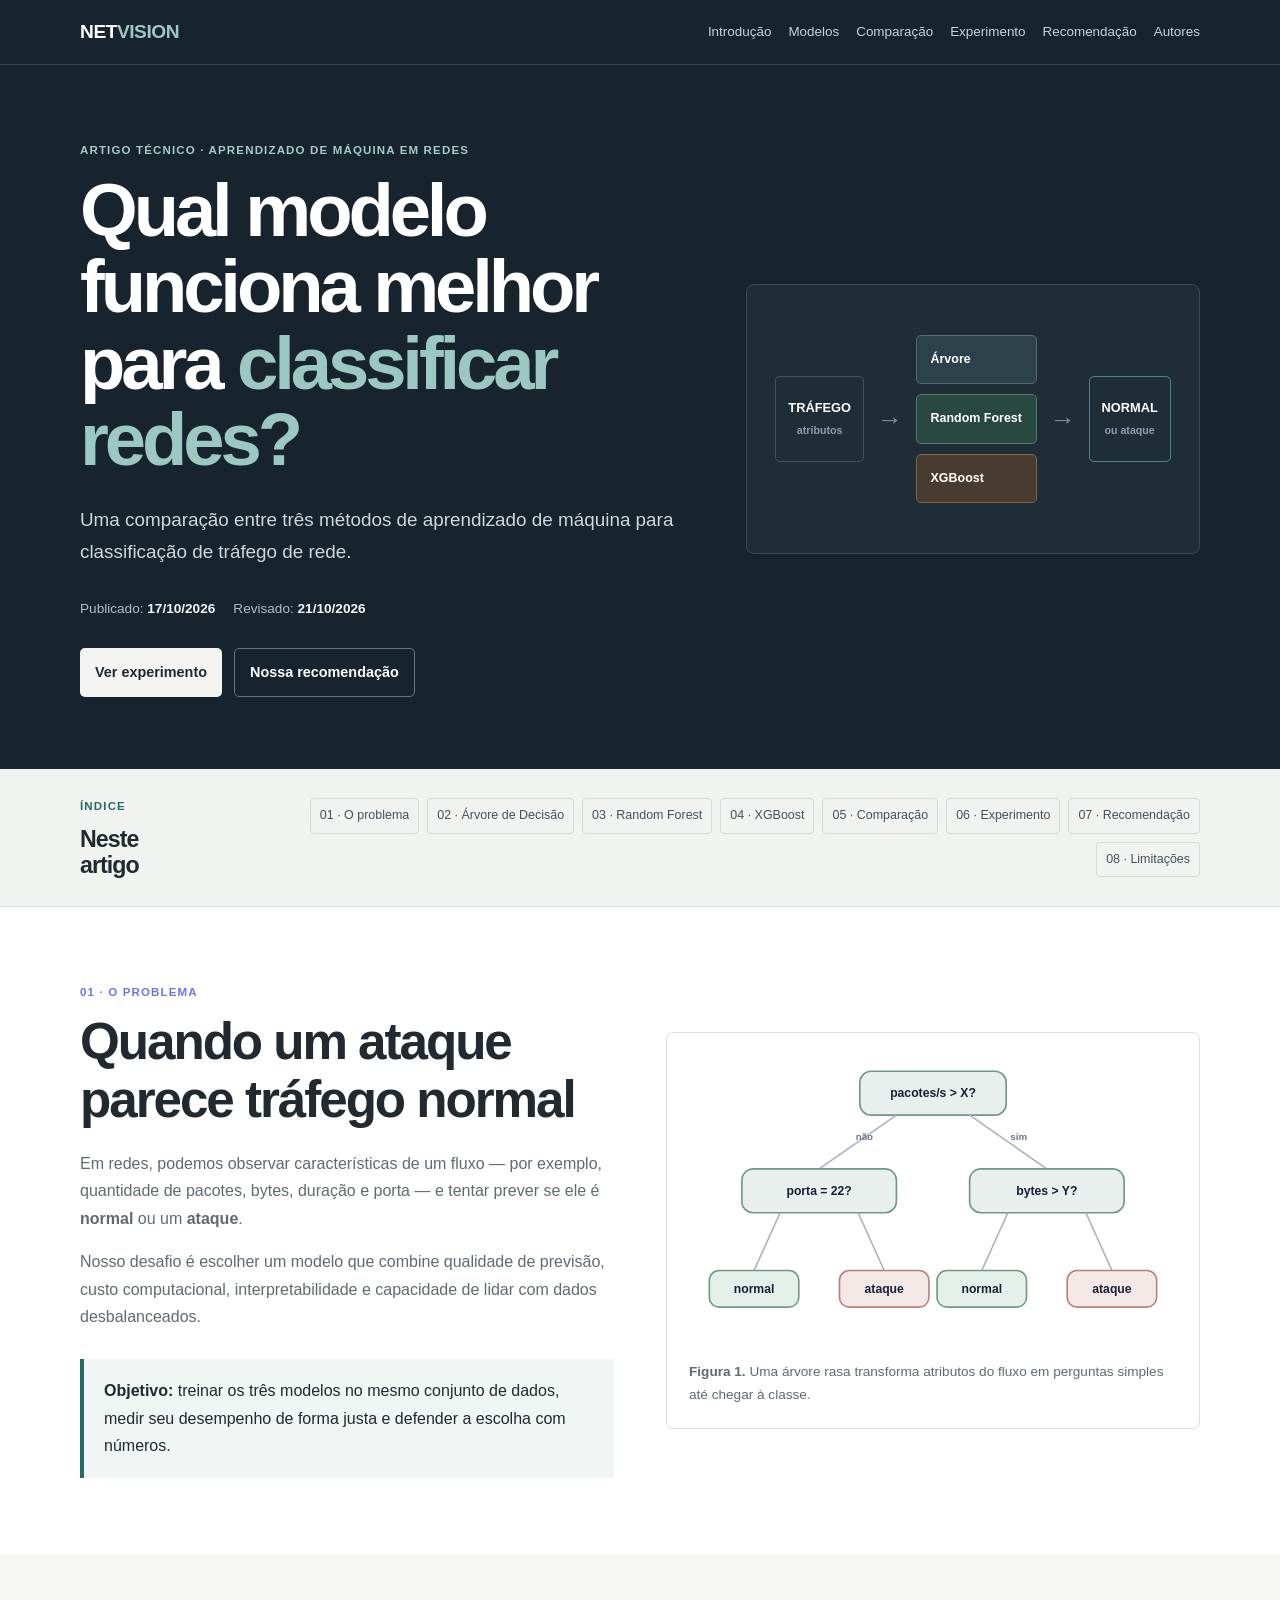
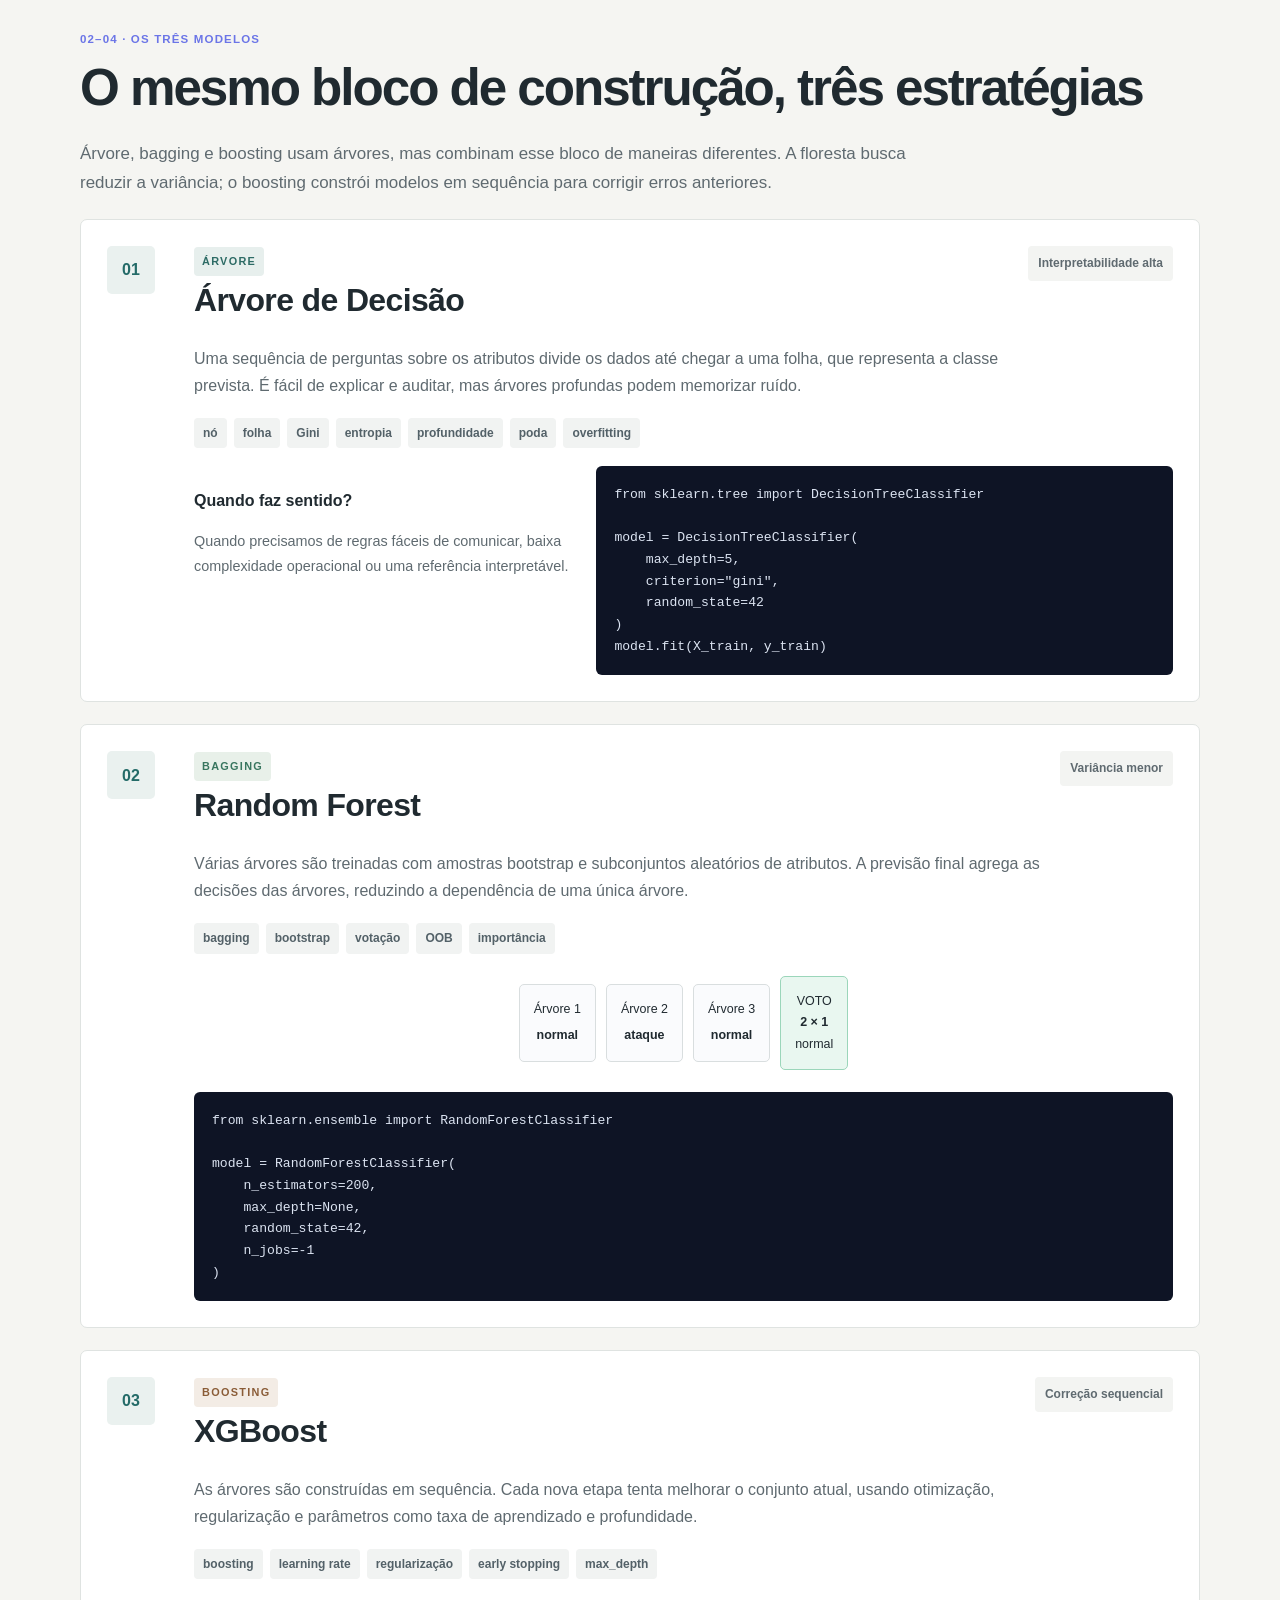
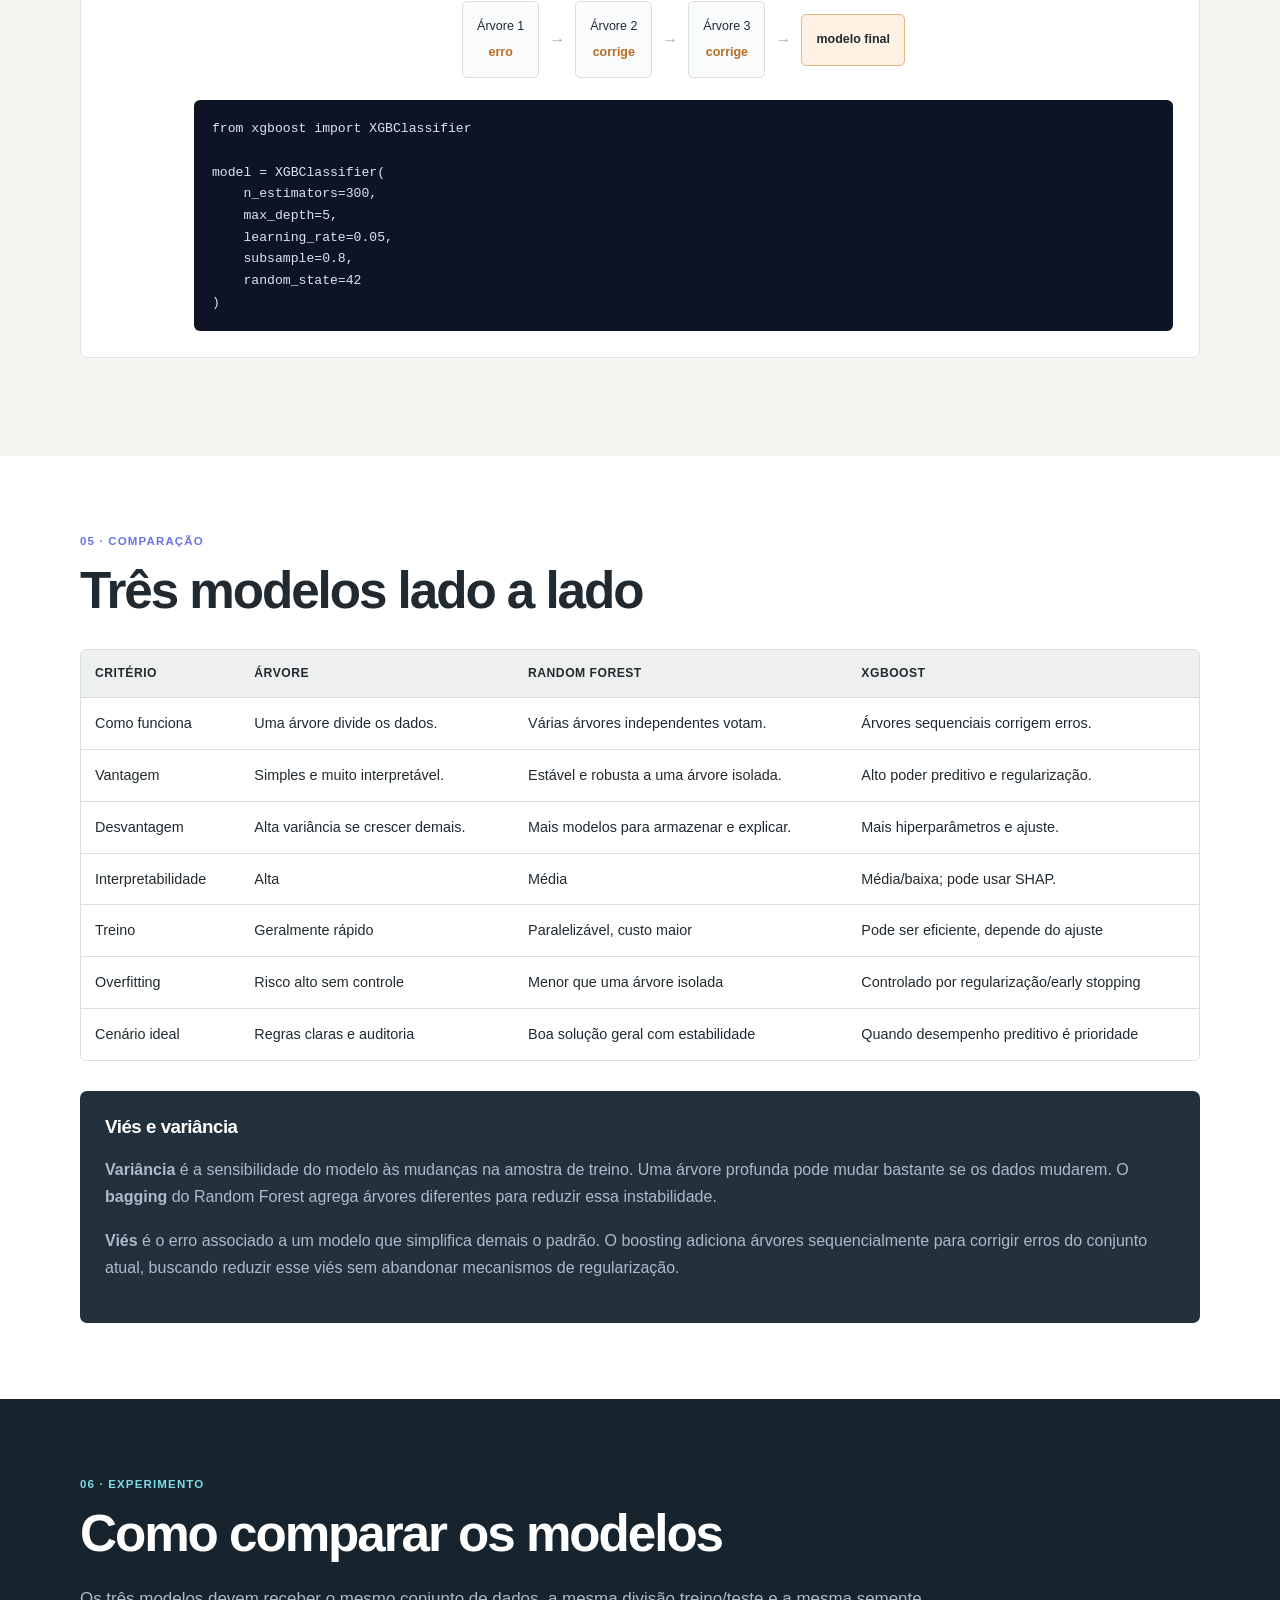
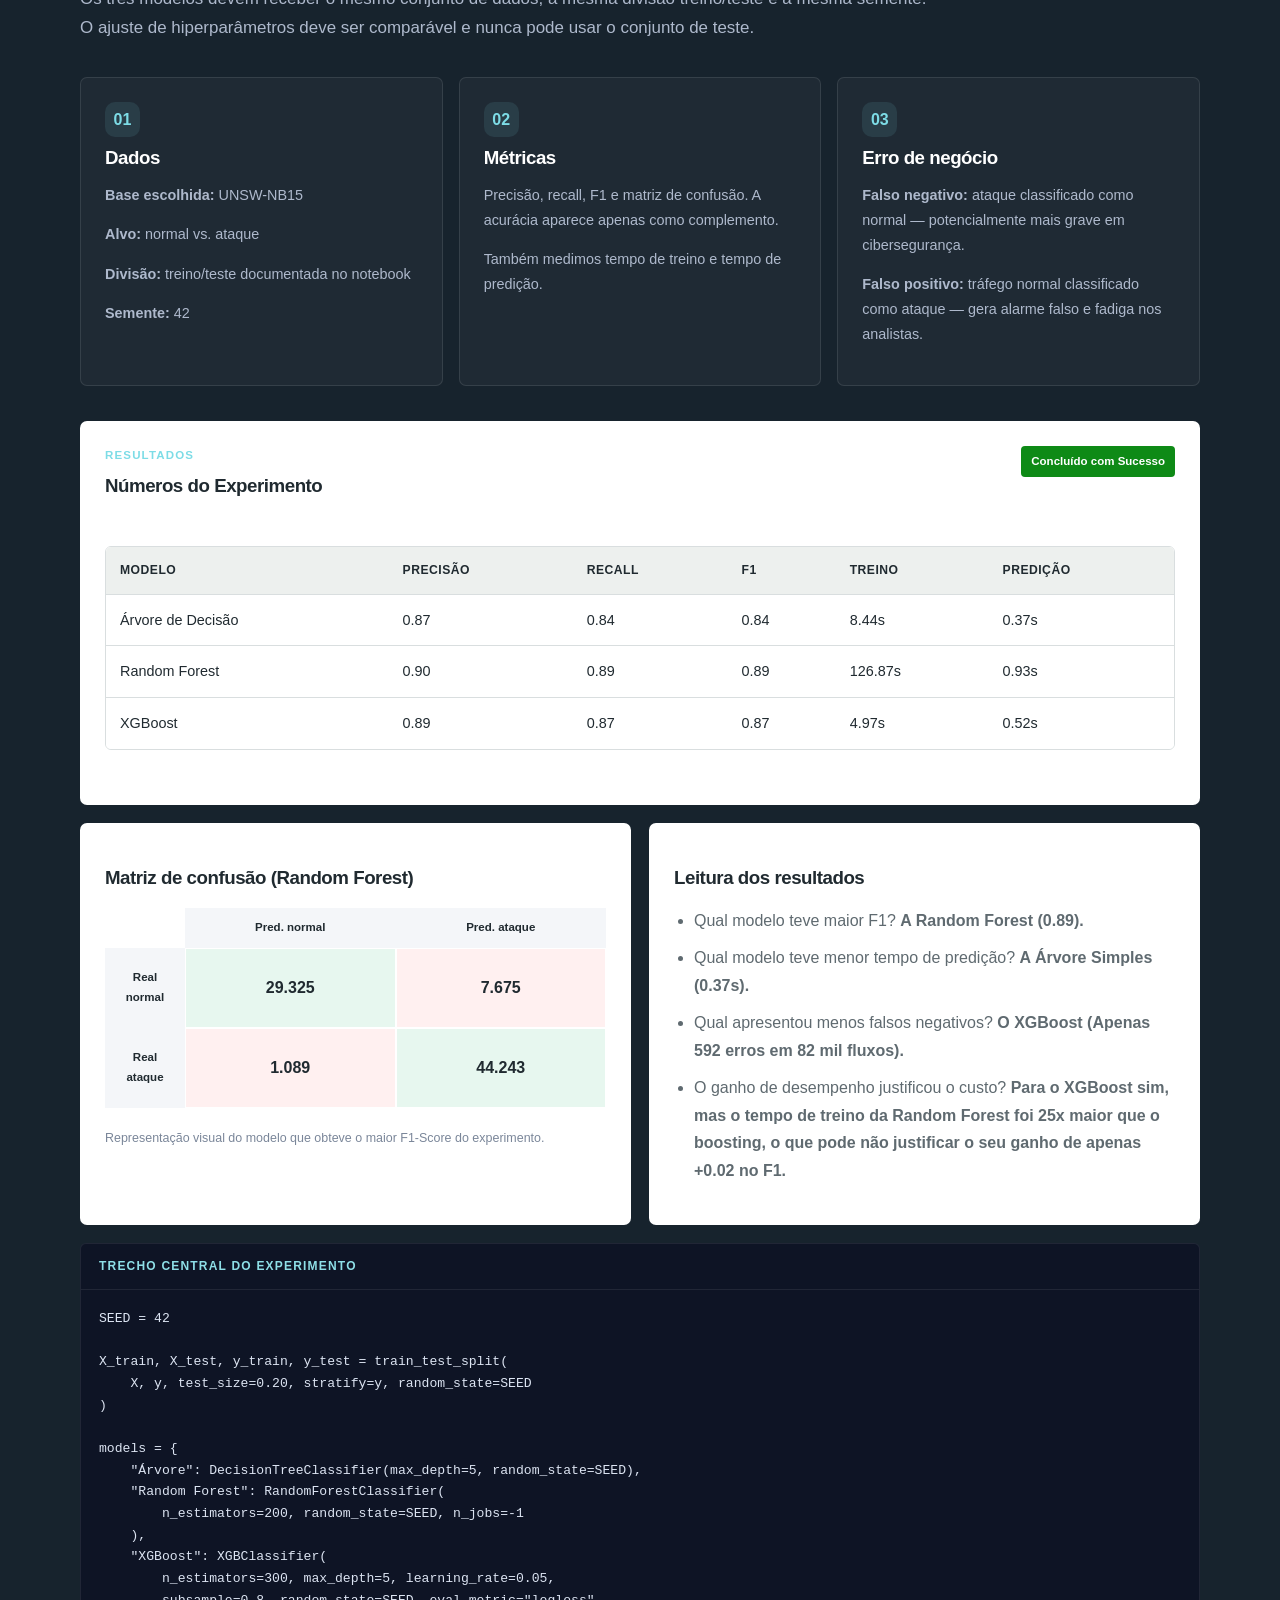
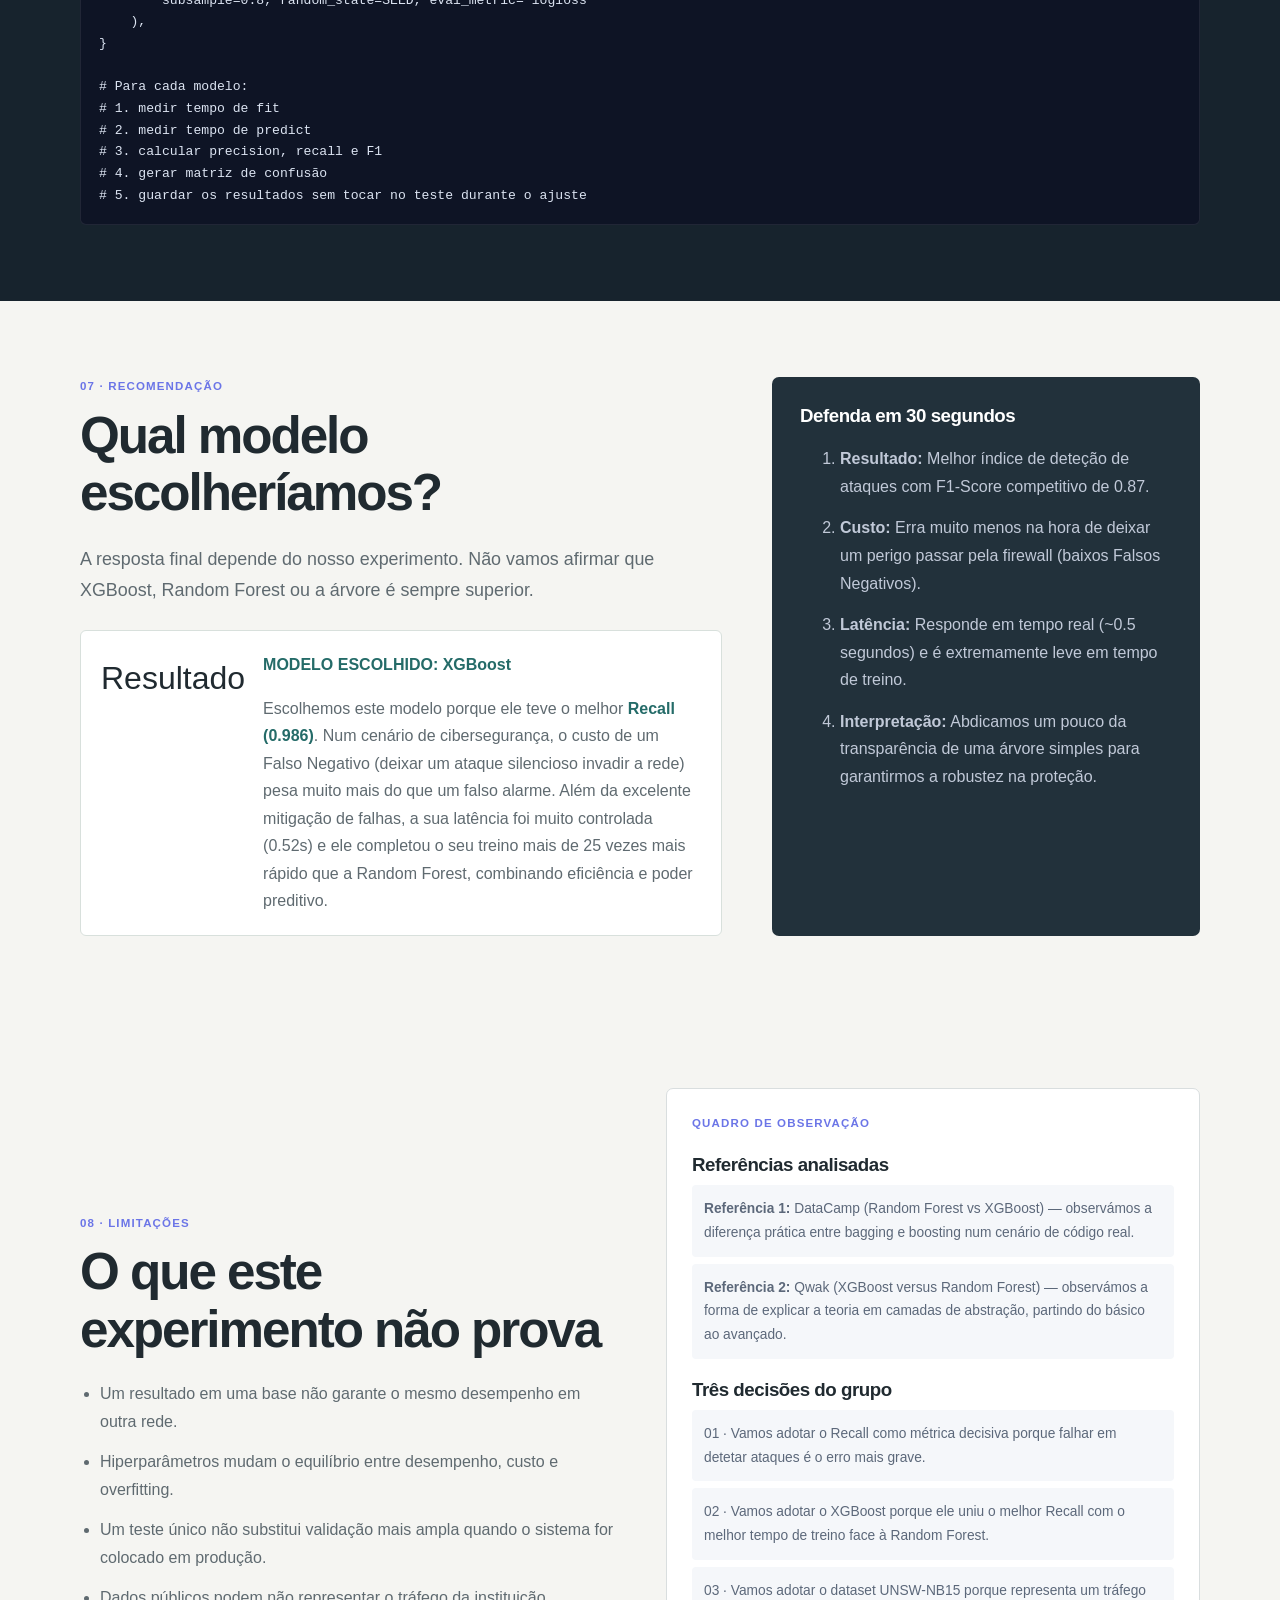
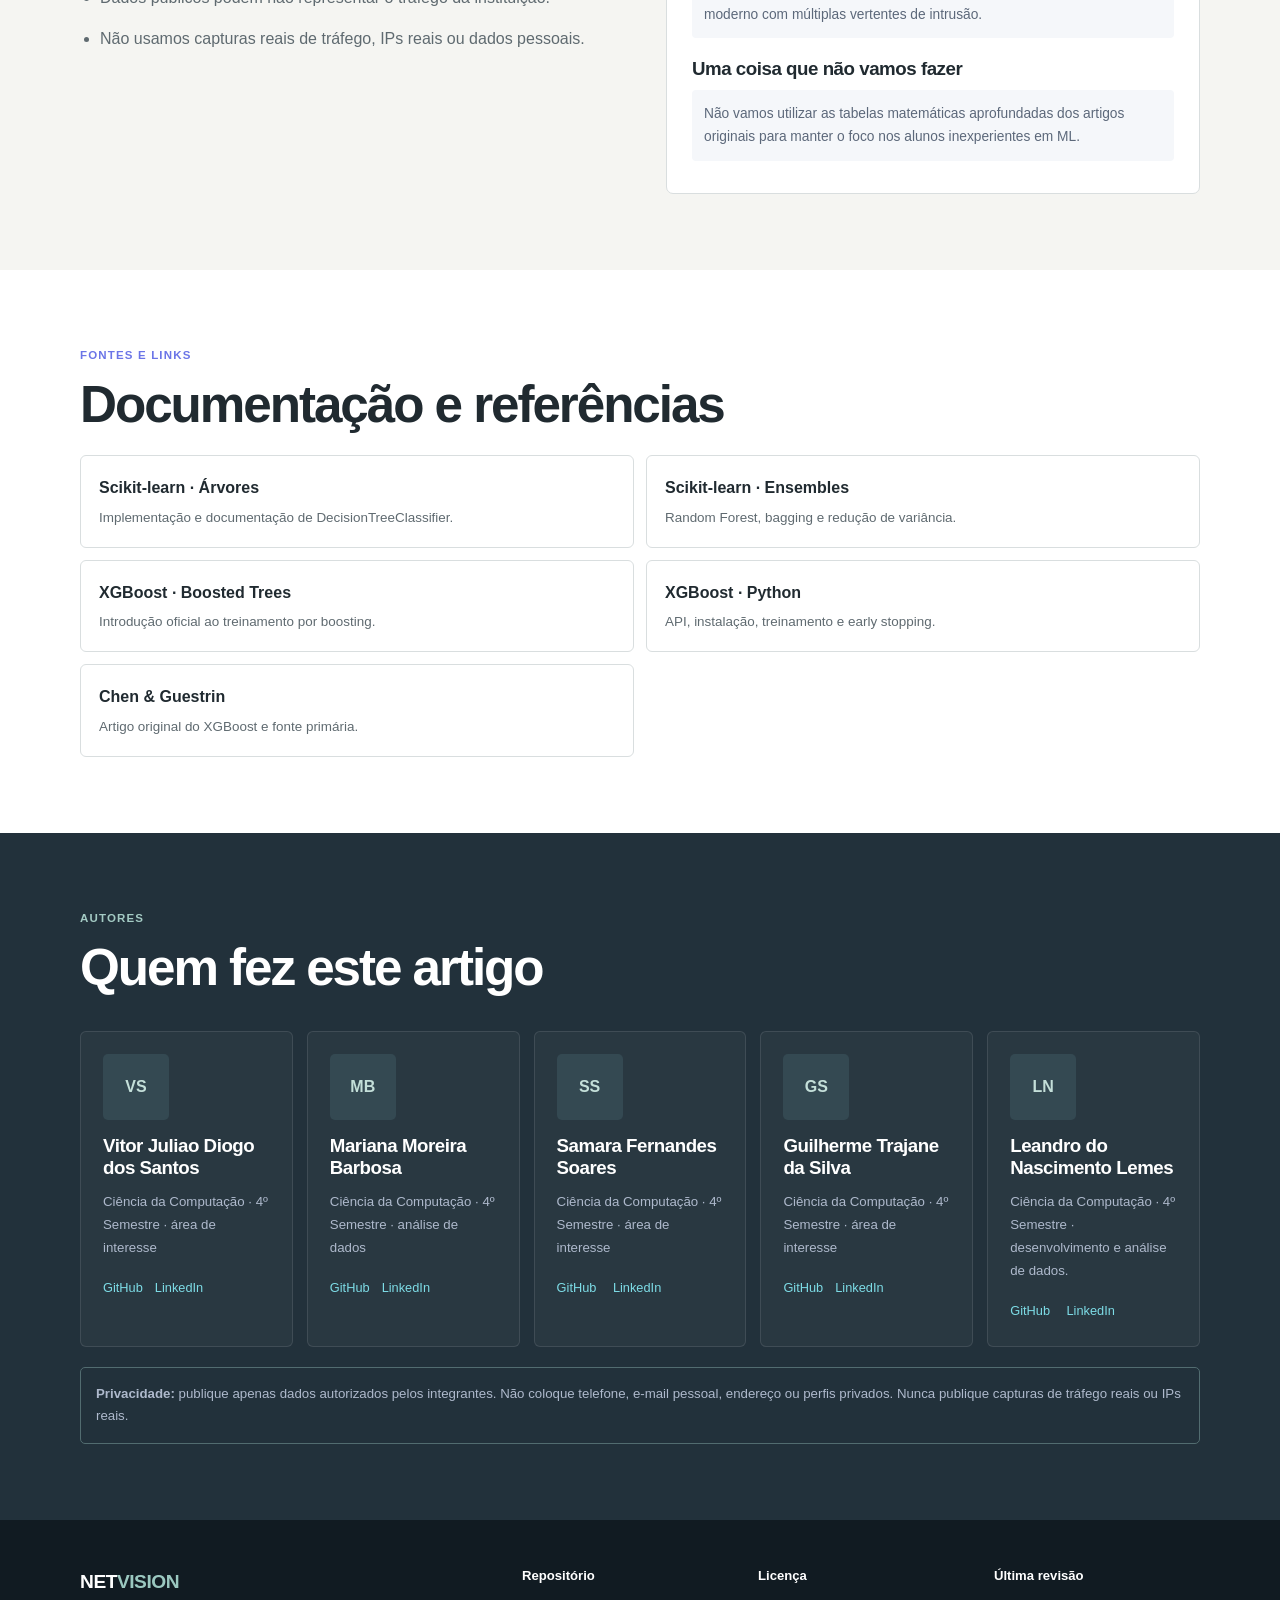
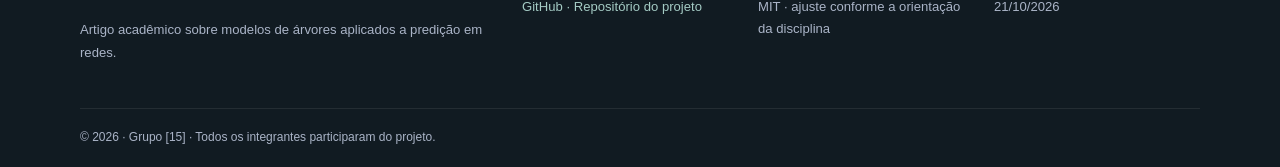
==== commit 7e1e58d5: "Update review date in index.html" ====
--- a/index.html
+++ b/index.html
@@ -32,7 +32,7 @@
           <p class="hero-lead">Uma comparação entre três métodos de aprendizado de máquina para classificação de tráfego de rede.</p>
           <div class="hero-meta">
             <span>Publicado: <strong>17/10/2026</strong></span>
-            <span>Revisado: <strong>17/10/2026</strong></span>
+            <span>Revisado: <strong>21/10/2026</strong></span>
           </div>
           <div class="hero-actions">
             <a class="btn btn-primary" href="#experimento">Ver experimento</a>
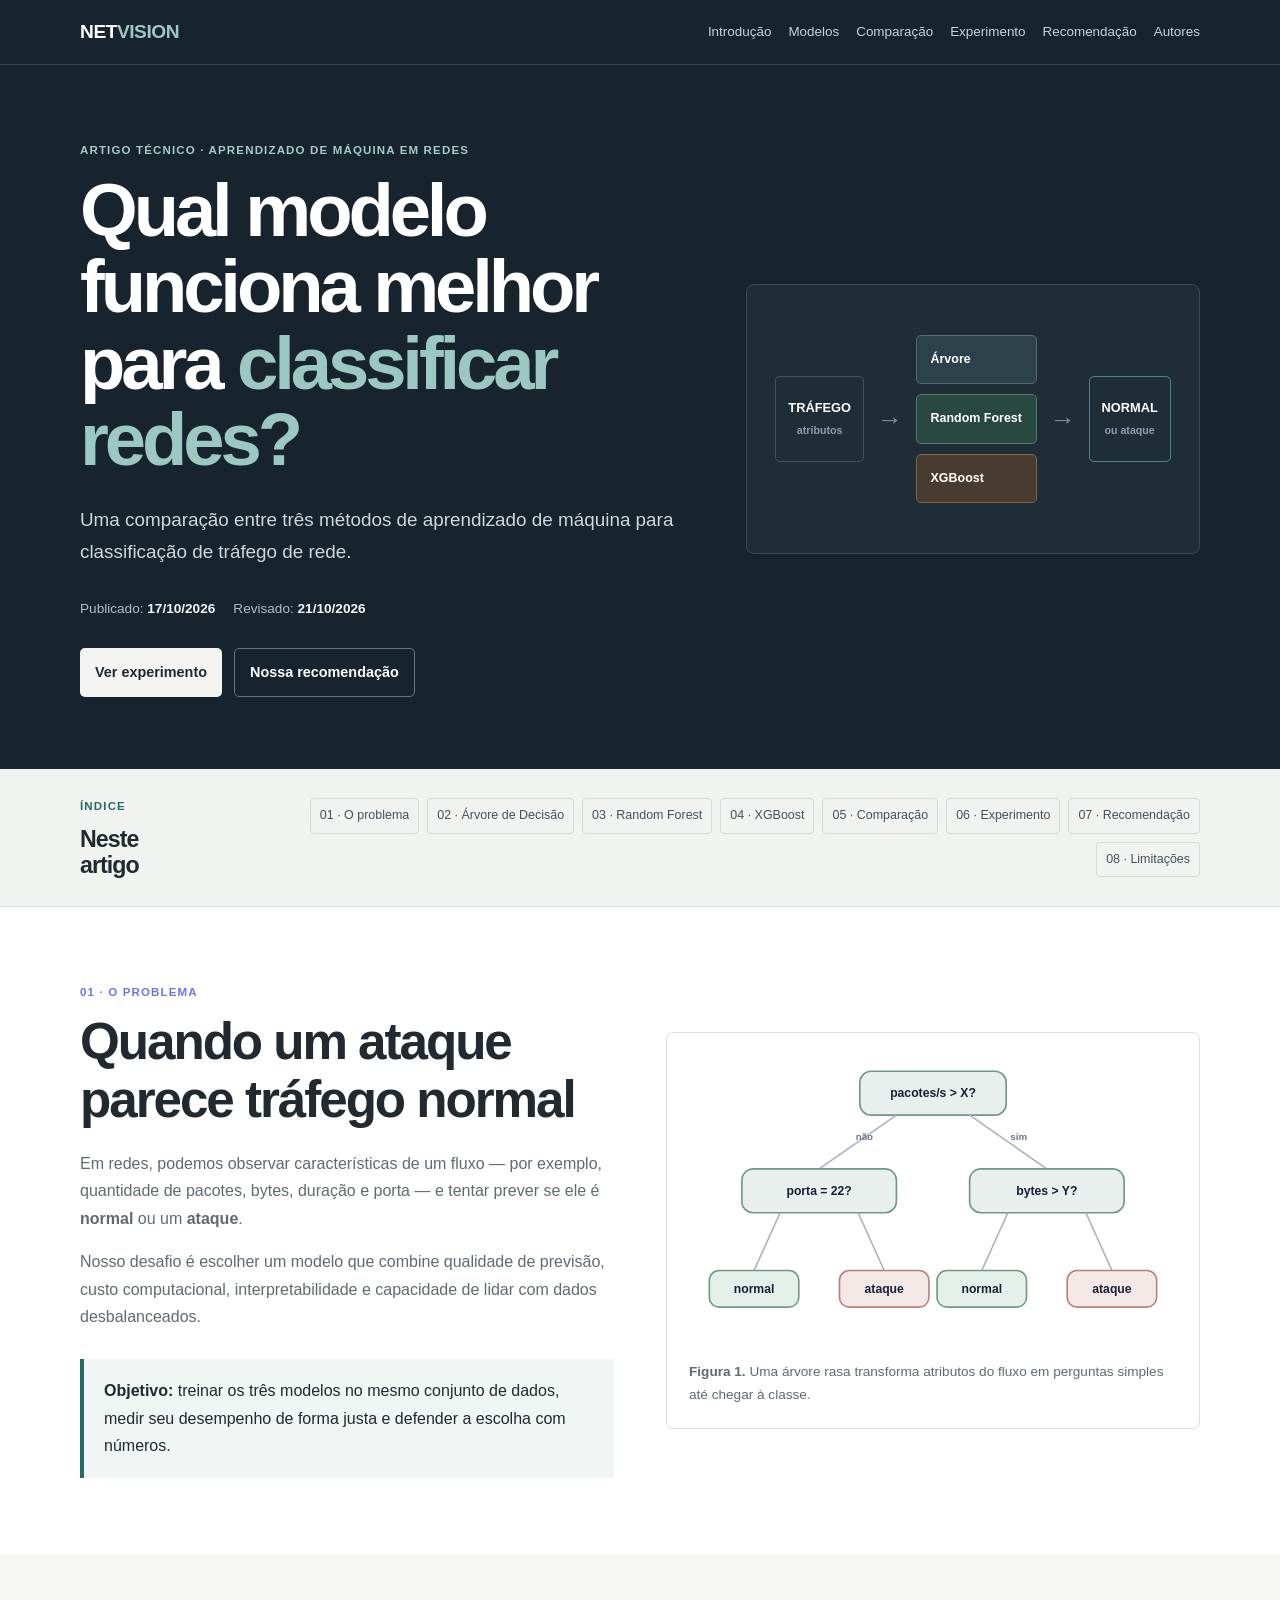
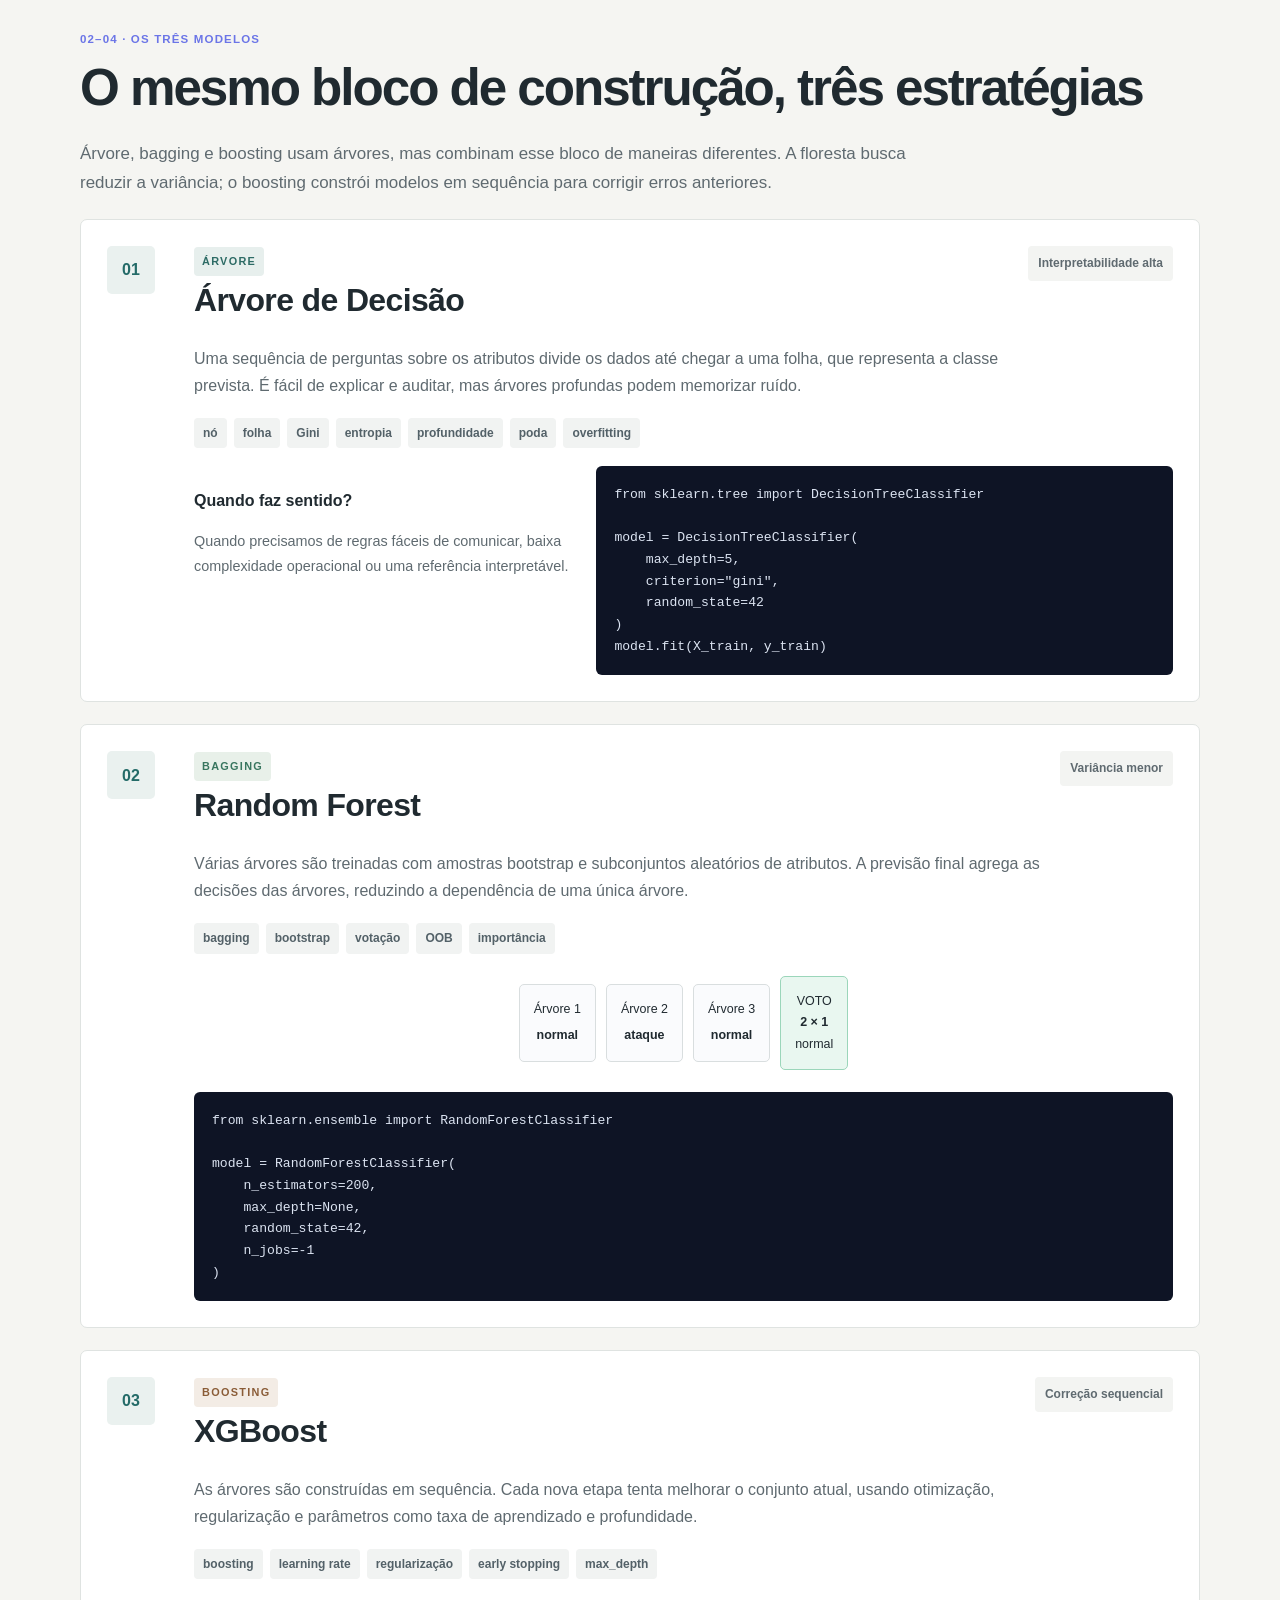
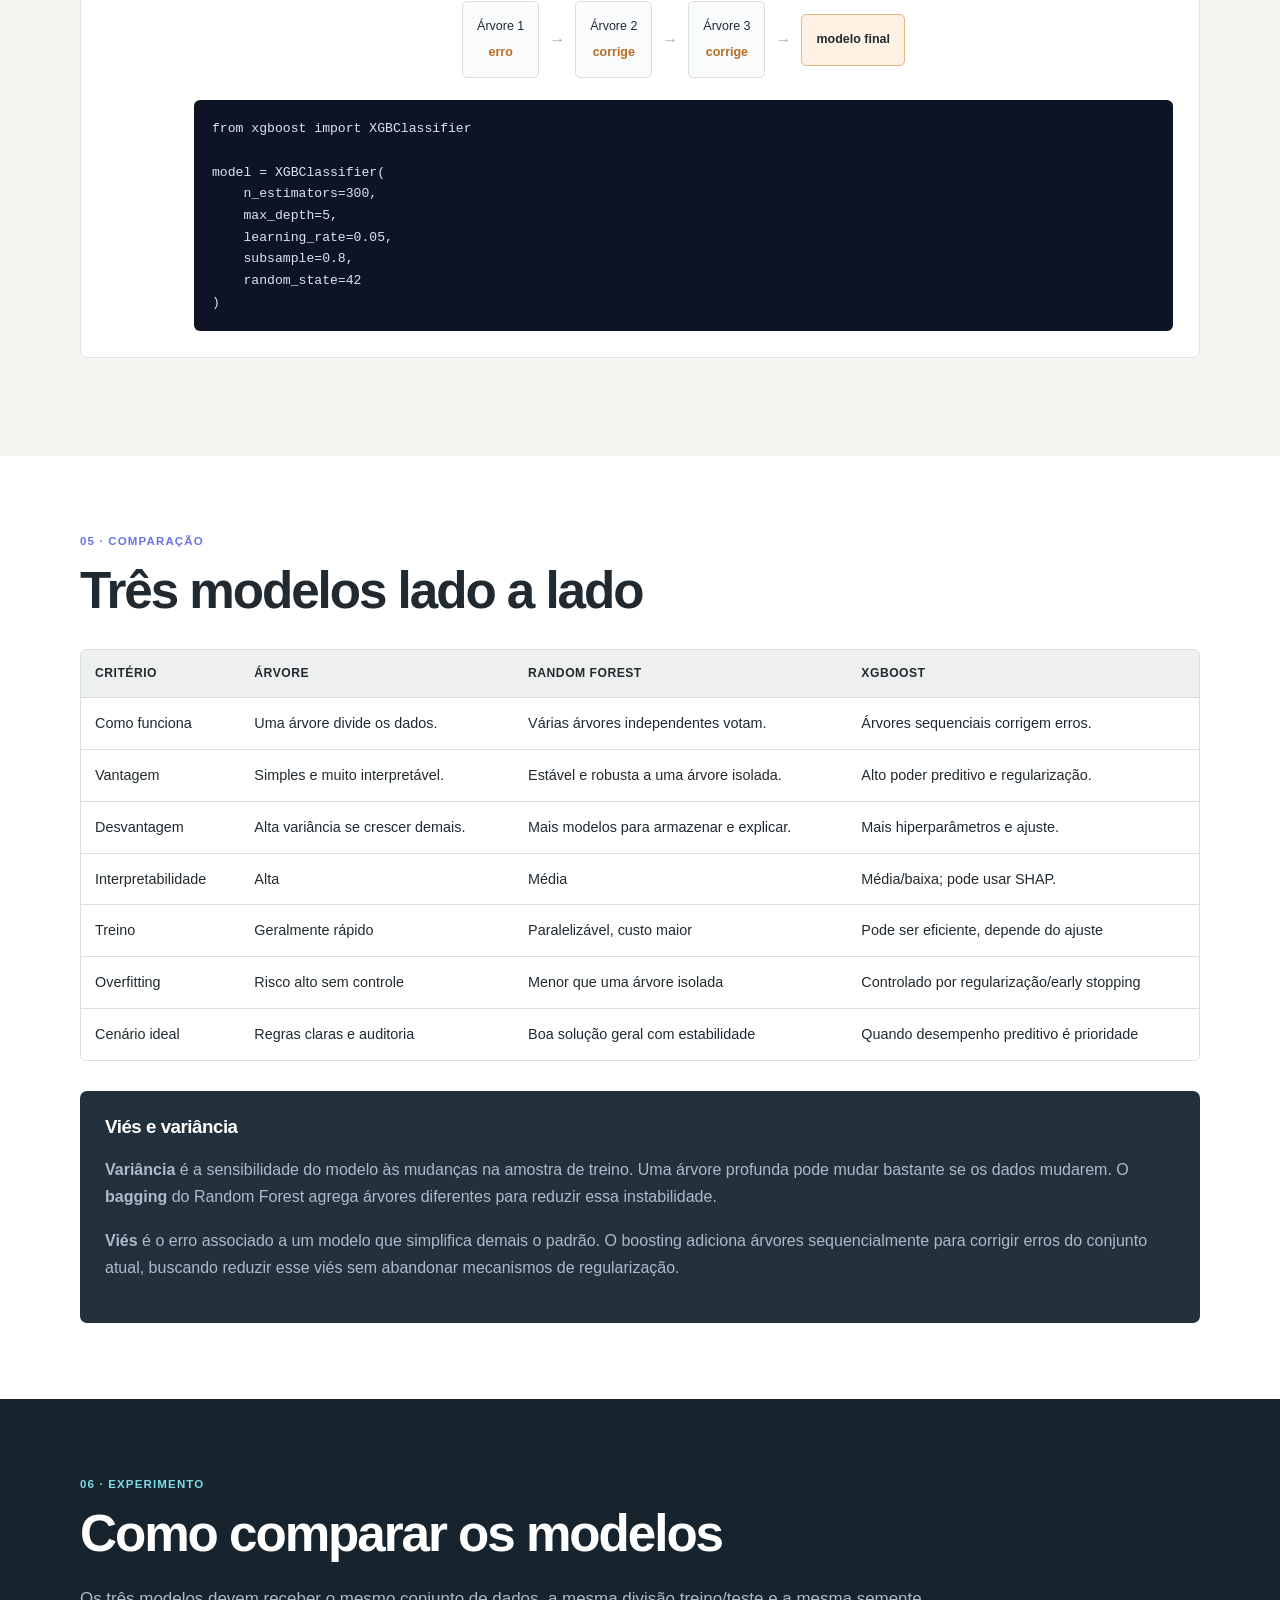
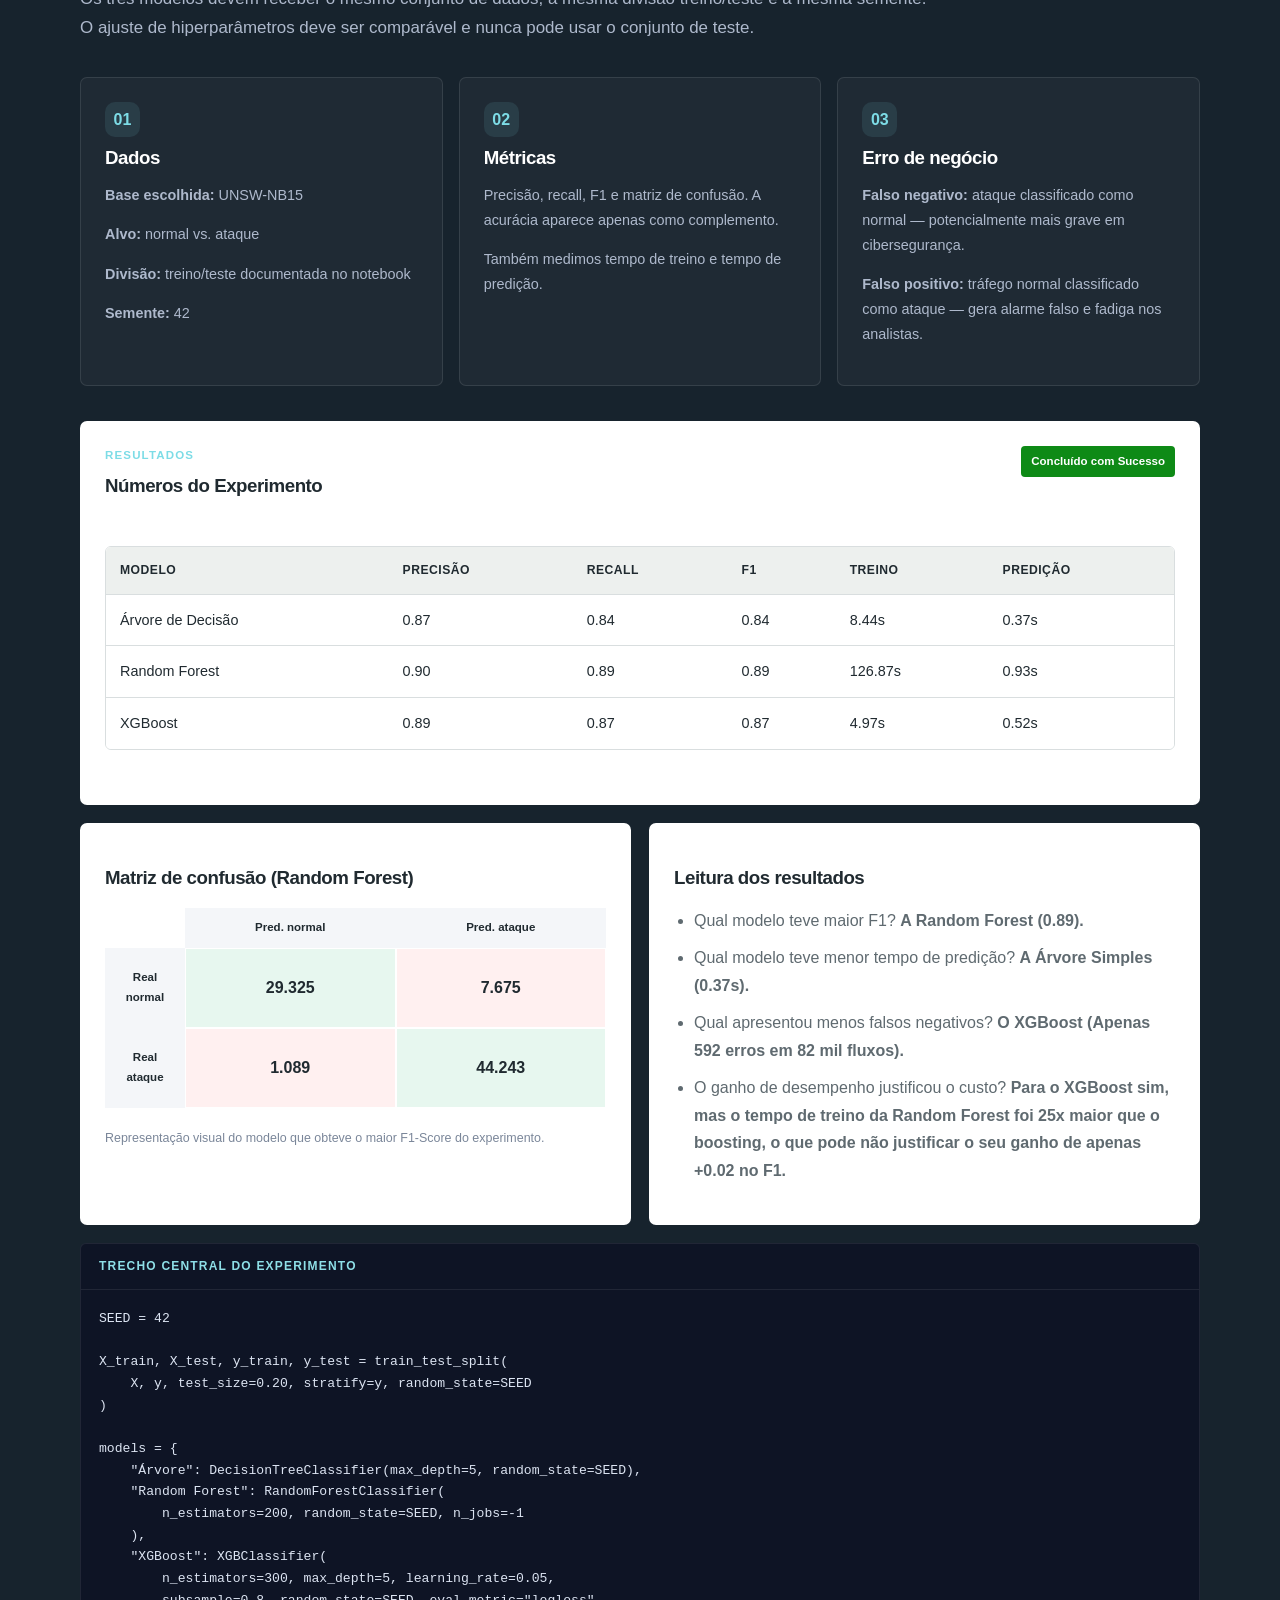
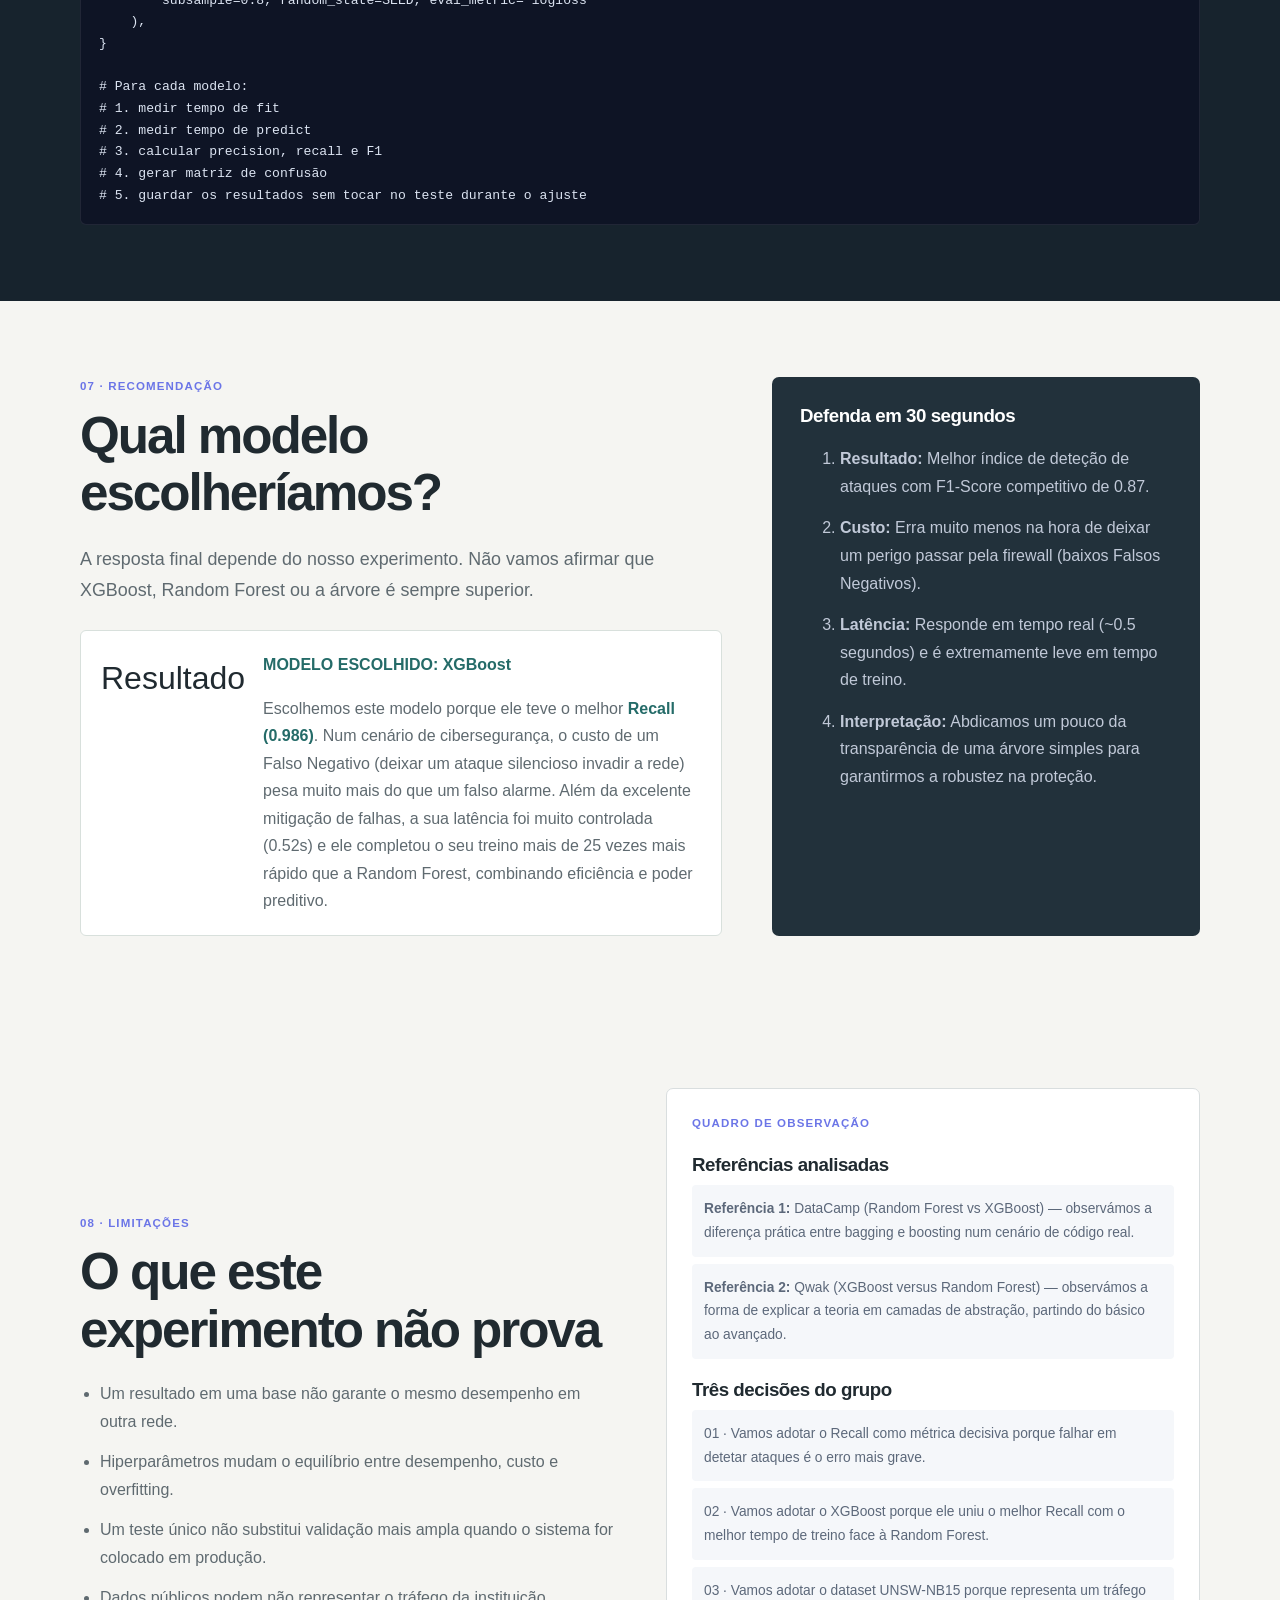
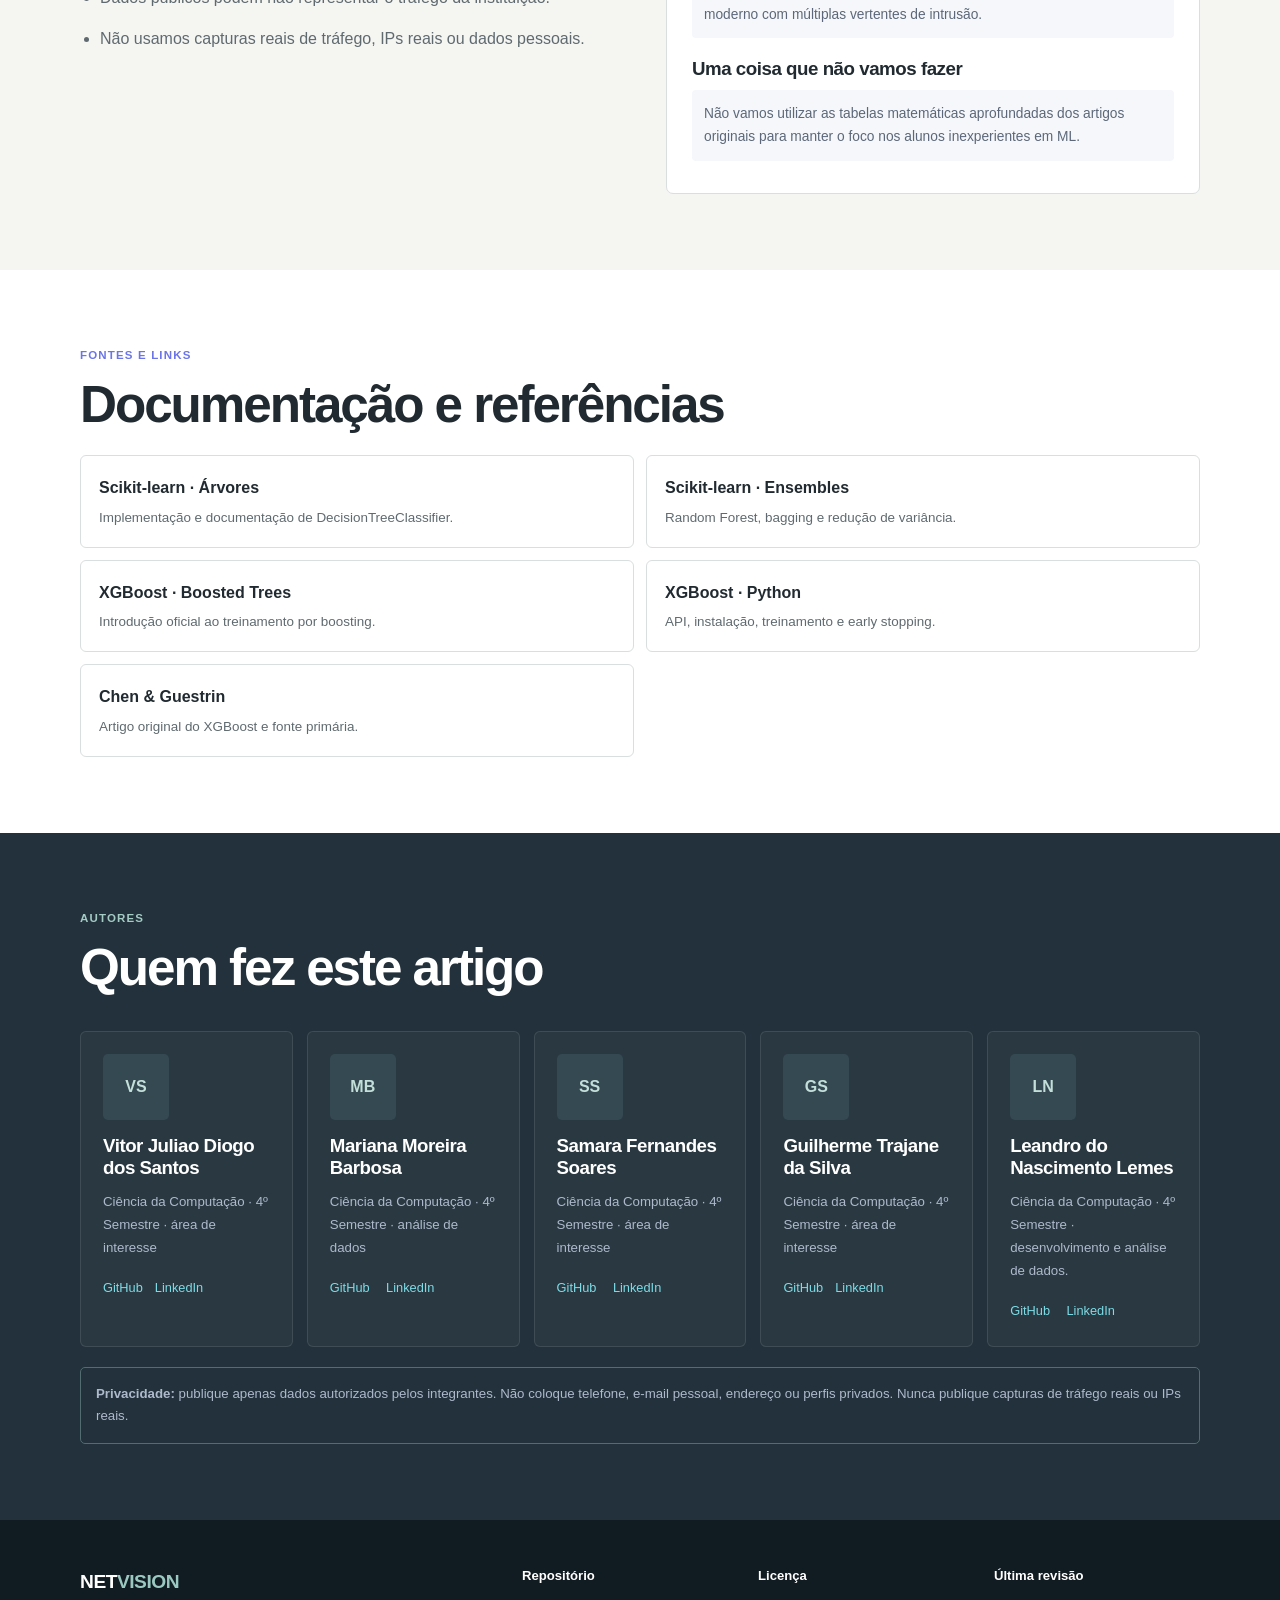
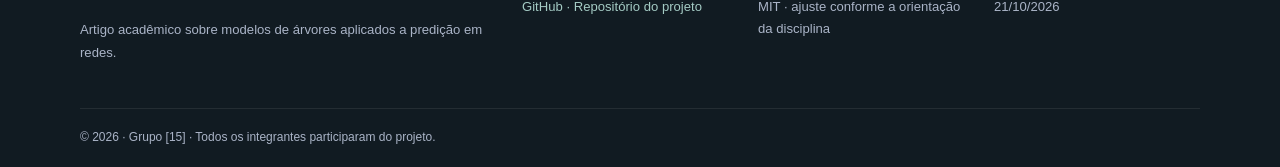
==== commit 39e7b591: "Update index.html" ====
--- a/index.html
+++ b/index.html
@@ -439,7 +439,9 @@
             <div class="avatar" aria-hidden="true">MB</div>
             <h3>Mariana Moreira Barbosa</h3>
             <p>Ciência da Computação · 4º Semestre · análise de dados</p>
-            <div><a href="#" aria-label="GitHub do integrante">GitHub</a><a href="#" aria-label="LinkedIn do integrante">LinkedIn</a></div>
+              <div>
+             <a href="https://github.com/maribarbosaa" target="_blank" aria-label="GitHub do Leandro">GitHub</a>
+             <a href="https://www.linkedin.com/in/mariana-barbosa-31a7a2251/" target="_blank" aria-label="LinkedIn do Leandro">LinkedIn</a>
           </article>
           <article class="author-card">
             <div class="avatar" aria-hidden="true">SS</div>
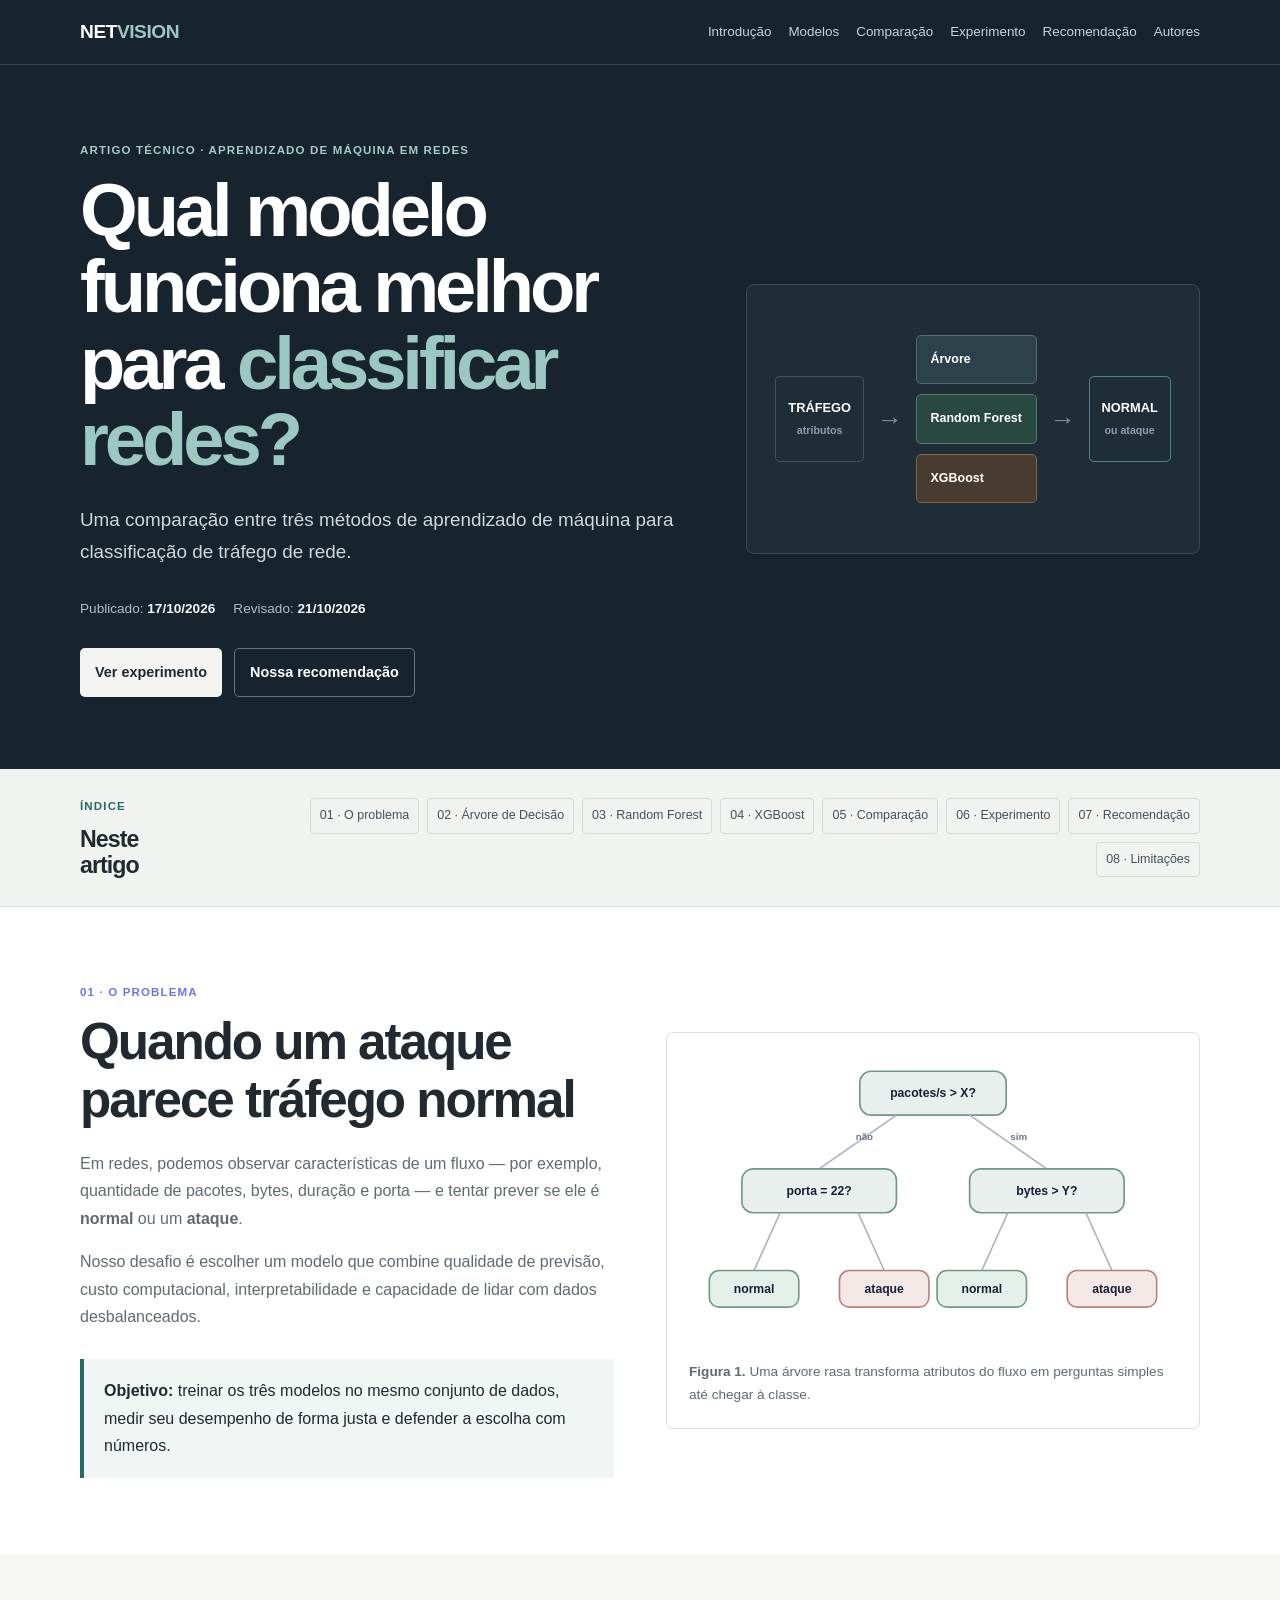
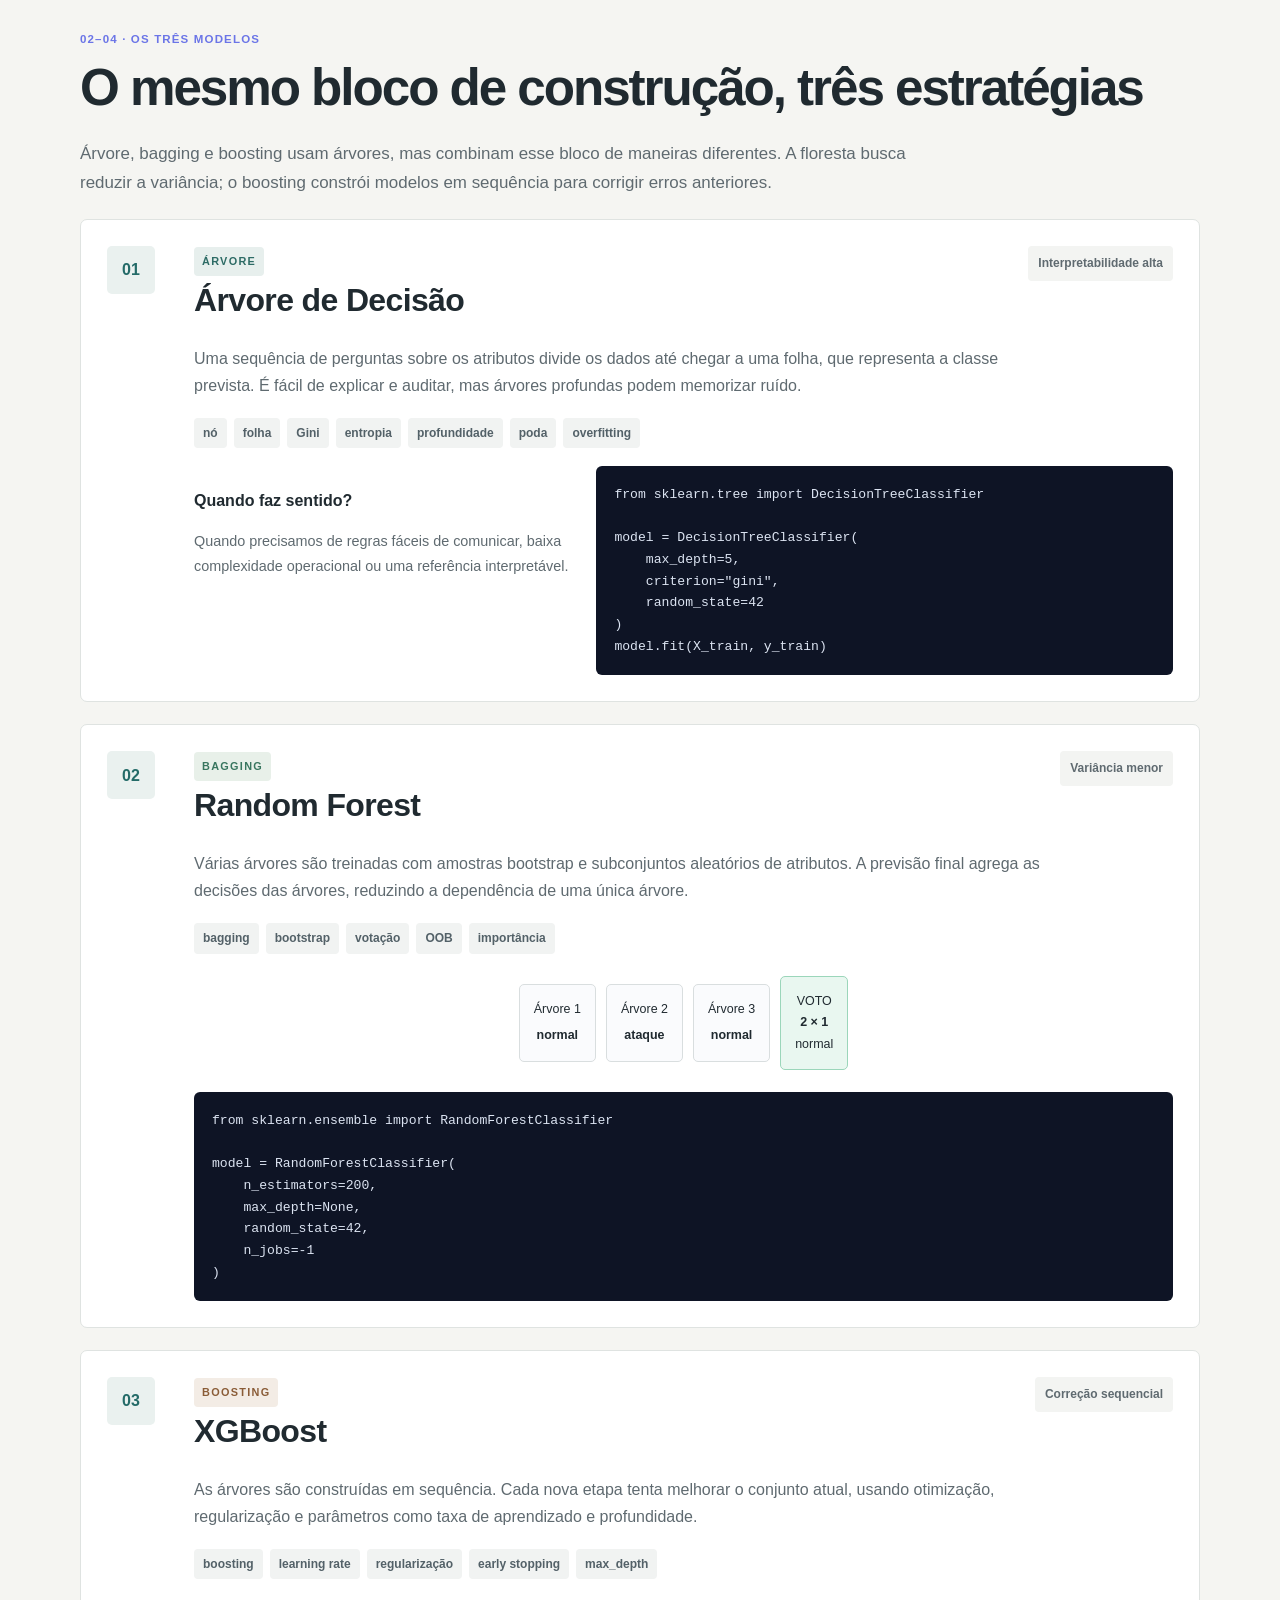
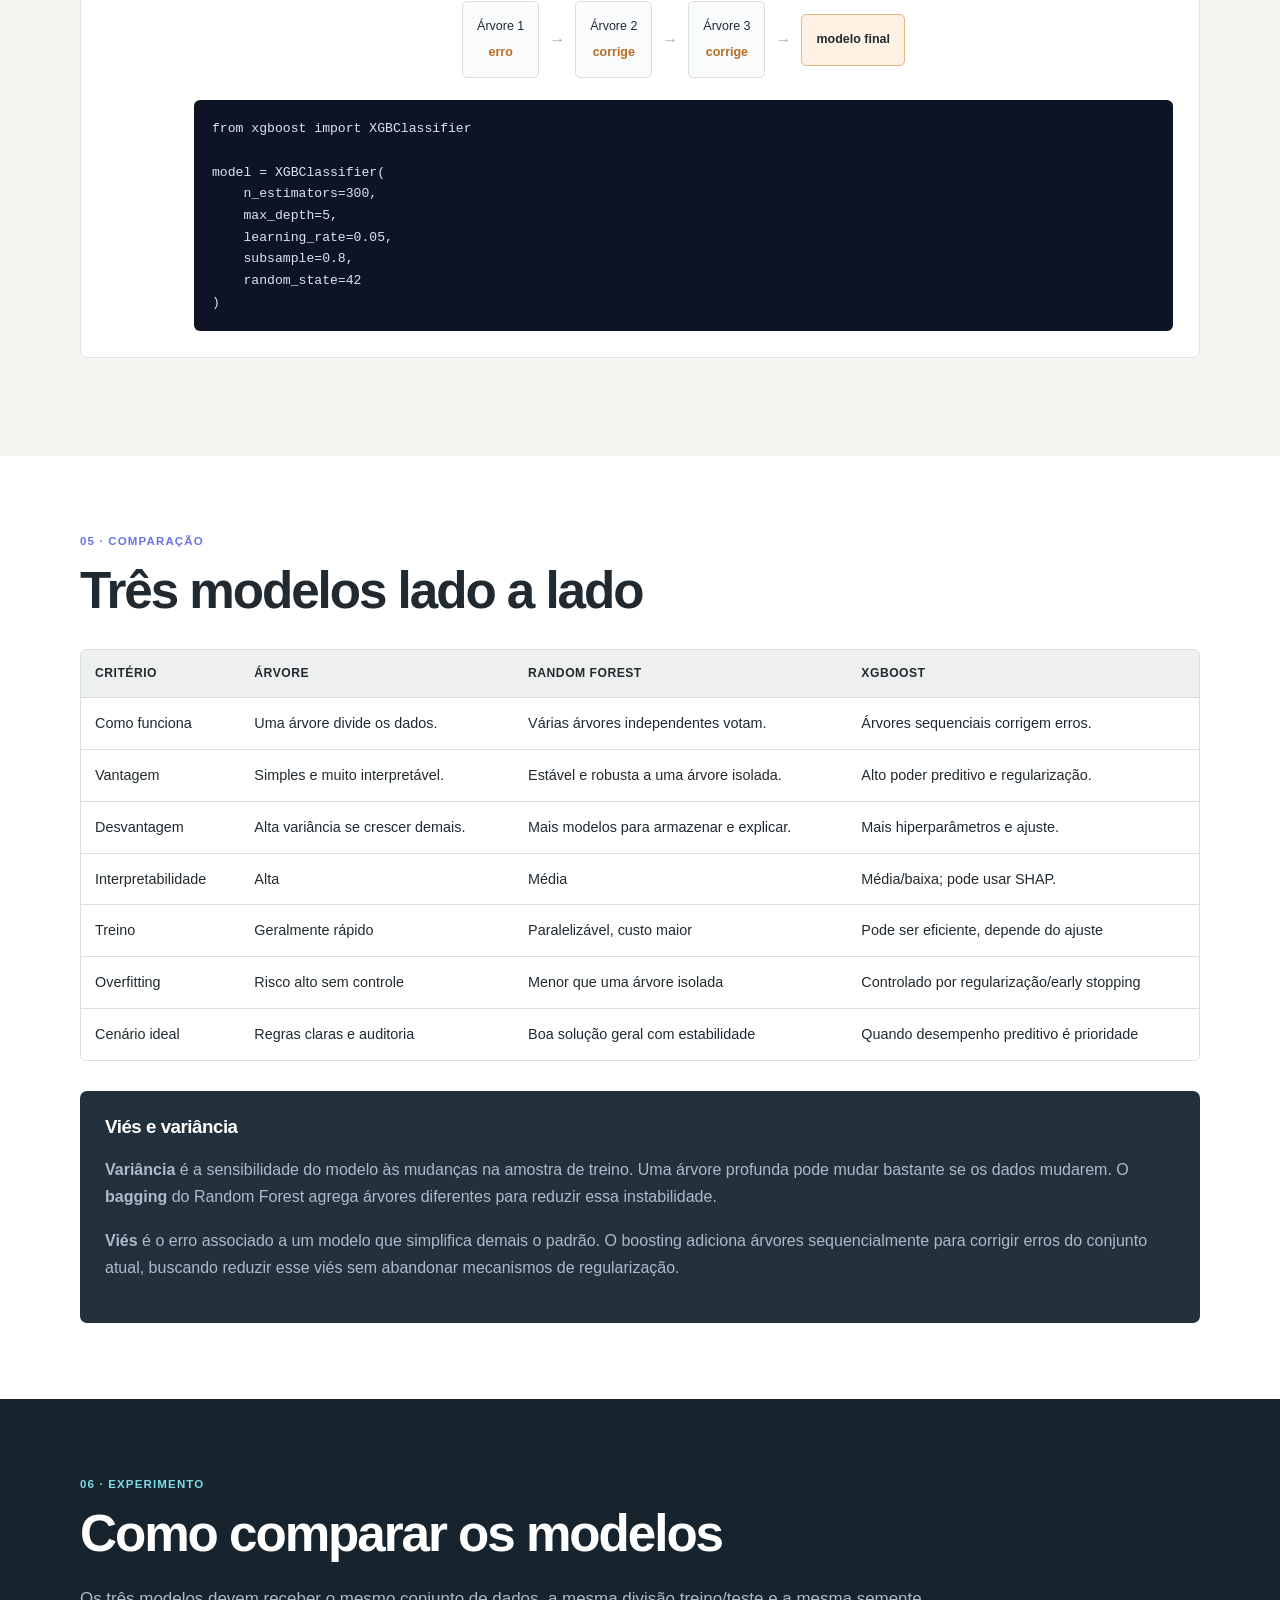
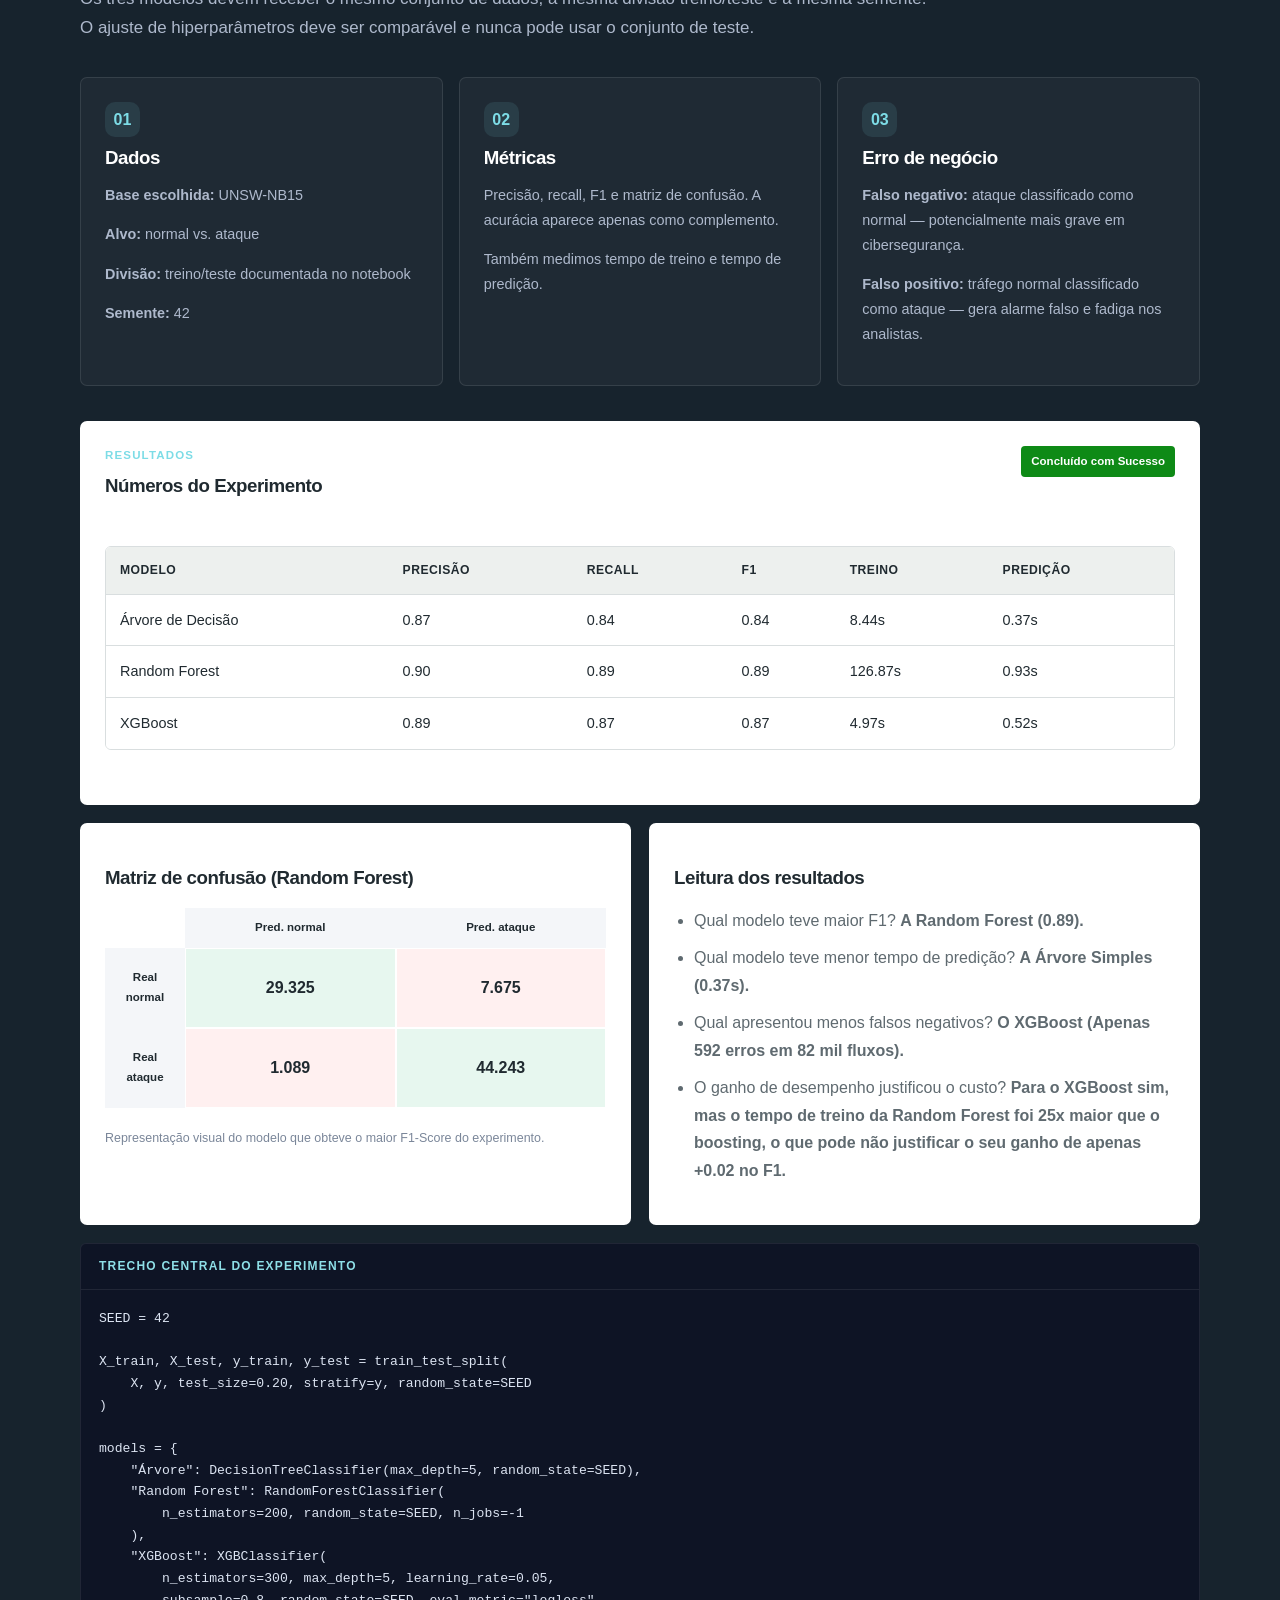
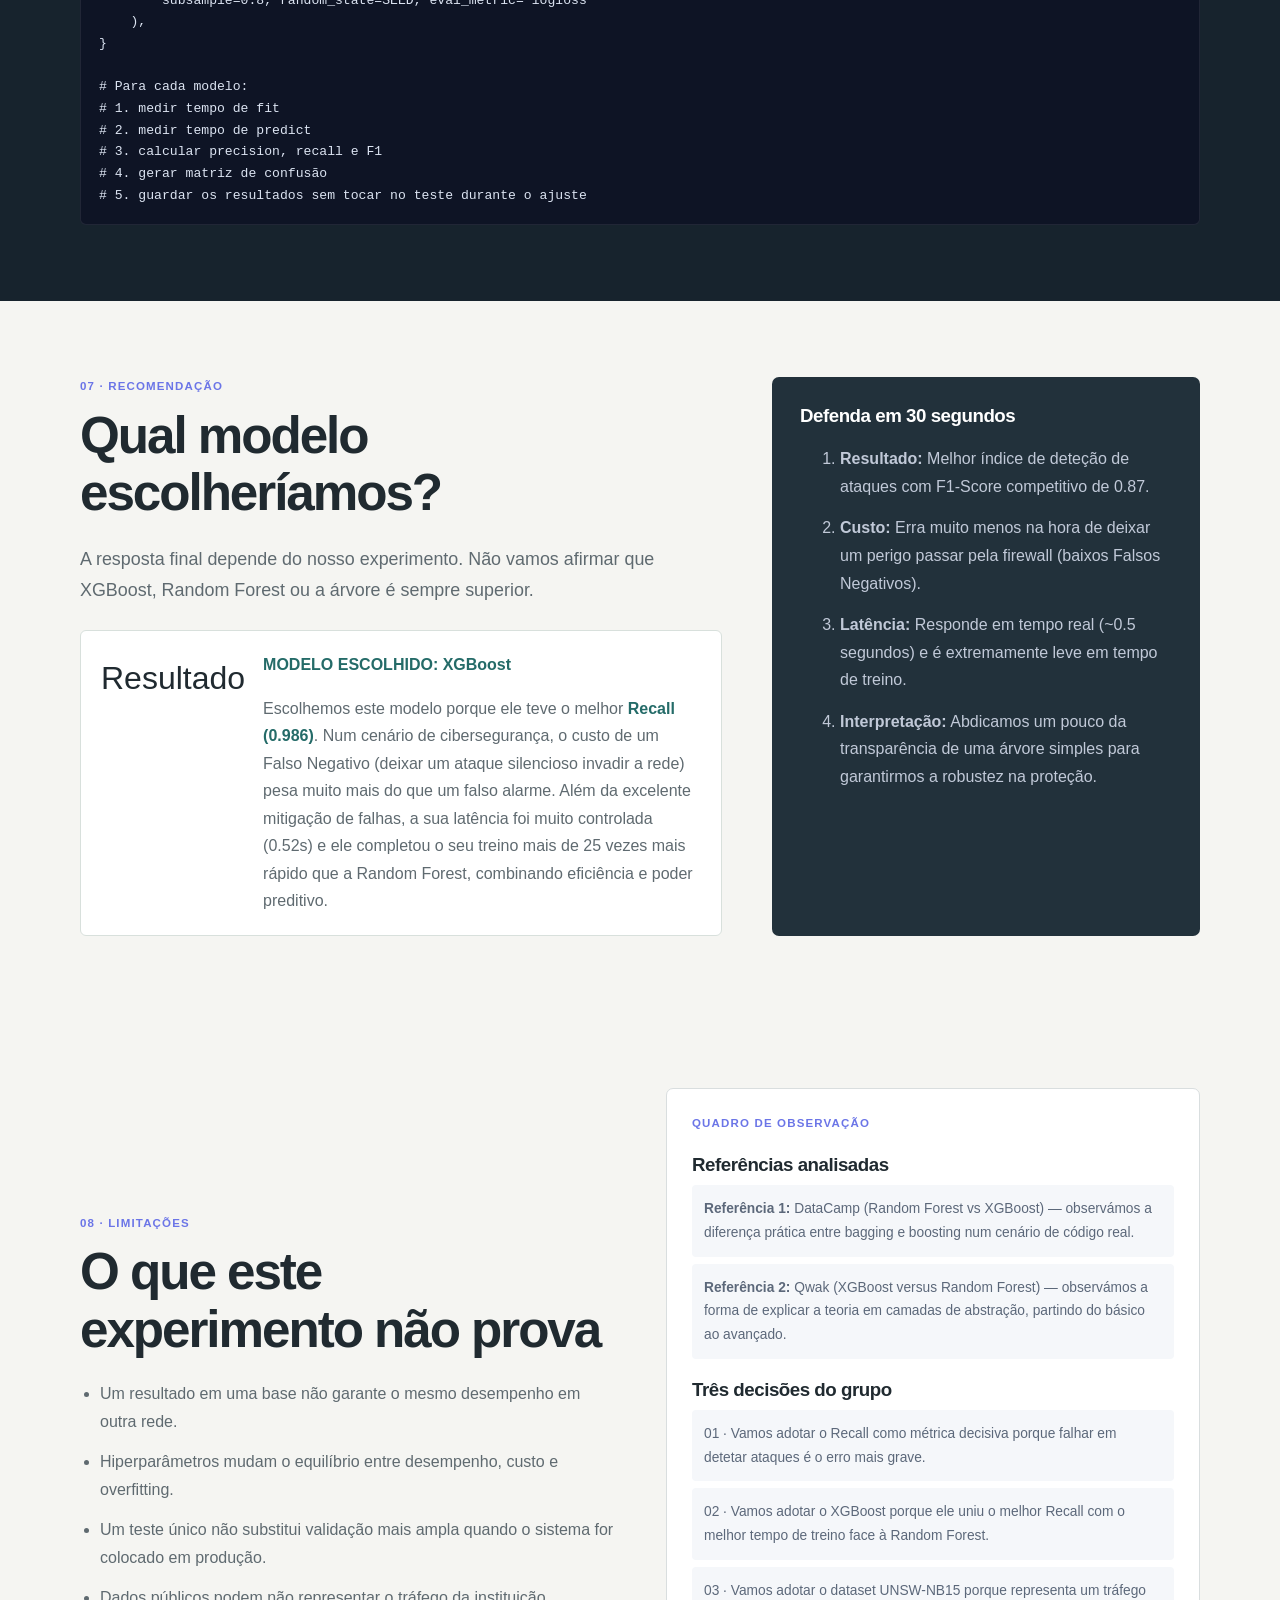
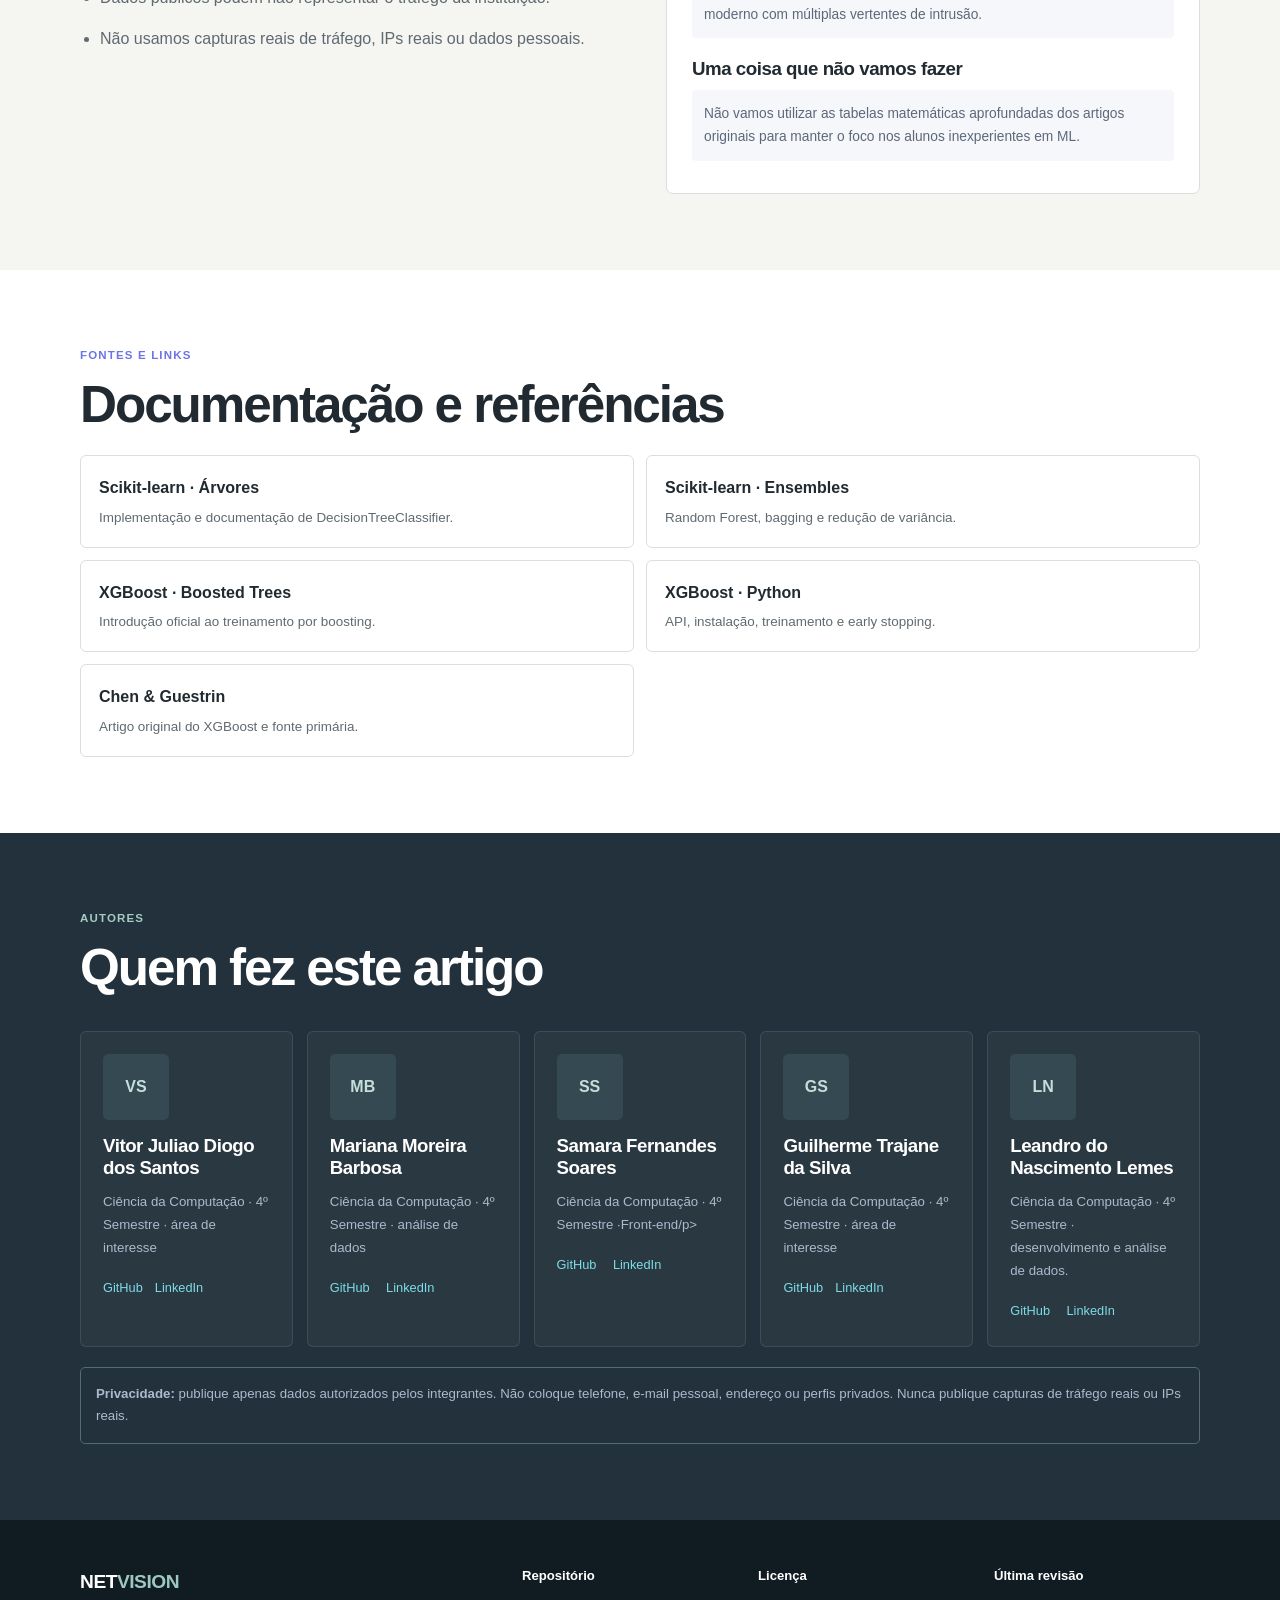
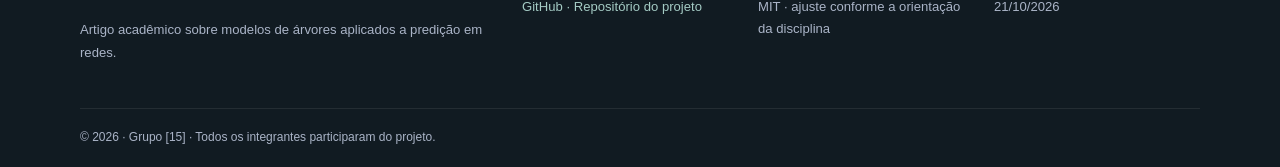
==== commit 045948d5: "Fix author details and update GitHub link Updated author information and GitHub link." ====
--- a/index.html
+++ b/index.html
@@ -433,7 +433,7 @@
             <div class="avatar" aria-hidden="true">VS</div>
             <h3>Vitor Juliao Diogo dos Santos</h3>
             <p>Ciência da Computação · 4º Semestre · área de interesse</p>
-            <div><a href="#" aria-label="GitHub do integrante">GitHub</a><a href="#" aria-label="LinkedIn do integrante">LinkedIn</a></div>
+            <div><a href="https://github.com/VitorSantos008" aria-label="GitHub do integrante">GitHub</a><a href="https://www.linkedin.com/in/vítor-santos-b3baa0325?utm_source=share_via&utm_content=profile&utm_medium=member_android" aria-label="LinkedIn do integrante">LinkedIn</a></div>
           </article>
           <article class="author-card">
             <div class="avatar" aria-hidden="true">MB</div>
@@ -446,9 +446,9 @@
           <article class="author-card">
             <div class="avatar" aria-hidden="true">SS</div>
             <h3>Samara Fernandes Soares</h3>
-            <p>Ciência da Computação · 4º Semestre · área de interesse</p>
+            <p>Ciência da Computação · 4º Semestre ·Front-end/p>
             <div>
-              <a href="https://github.com/maribarbosaa" target="_blank" aria-label="GitHub da Mariana">GitHub</a>
+              <a href= "https://github.com/samaraasoares" target="_blank" aria-label="GitHub da Mariana">GitHub</a>
               <a href="https://www.linkedin.com/in/mariana-barbosa-31a7a2251/" target="_blank" aria-label="LinkedIn da Mariana">LinkedIn</a></div>
           </article>
           
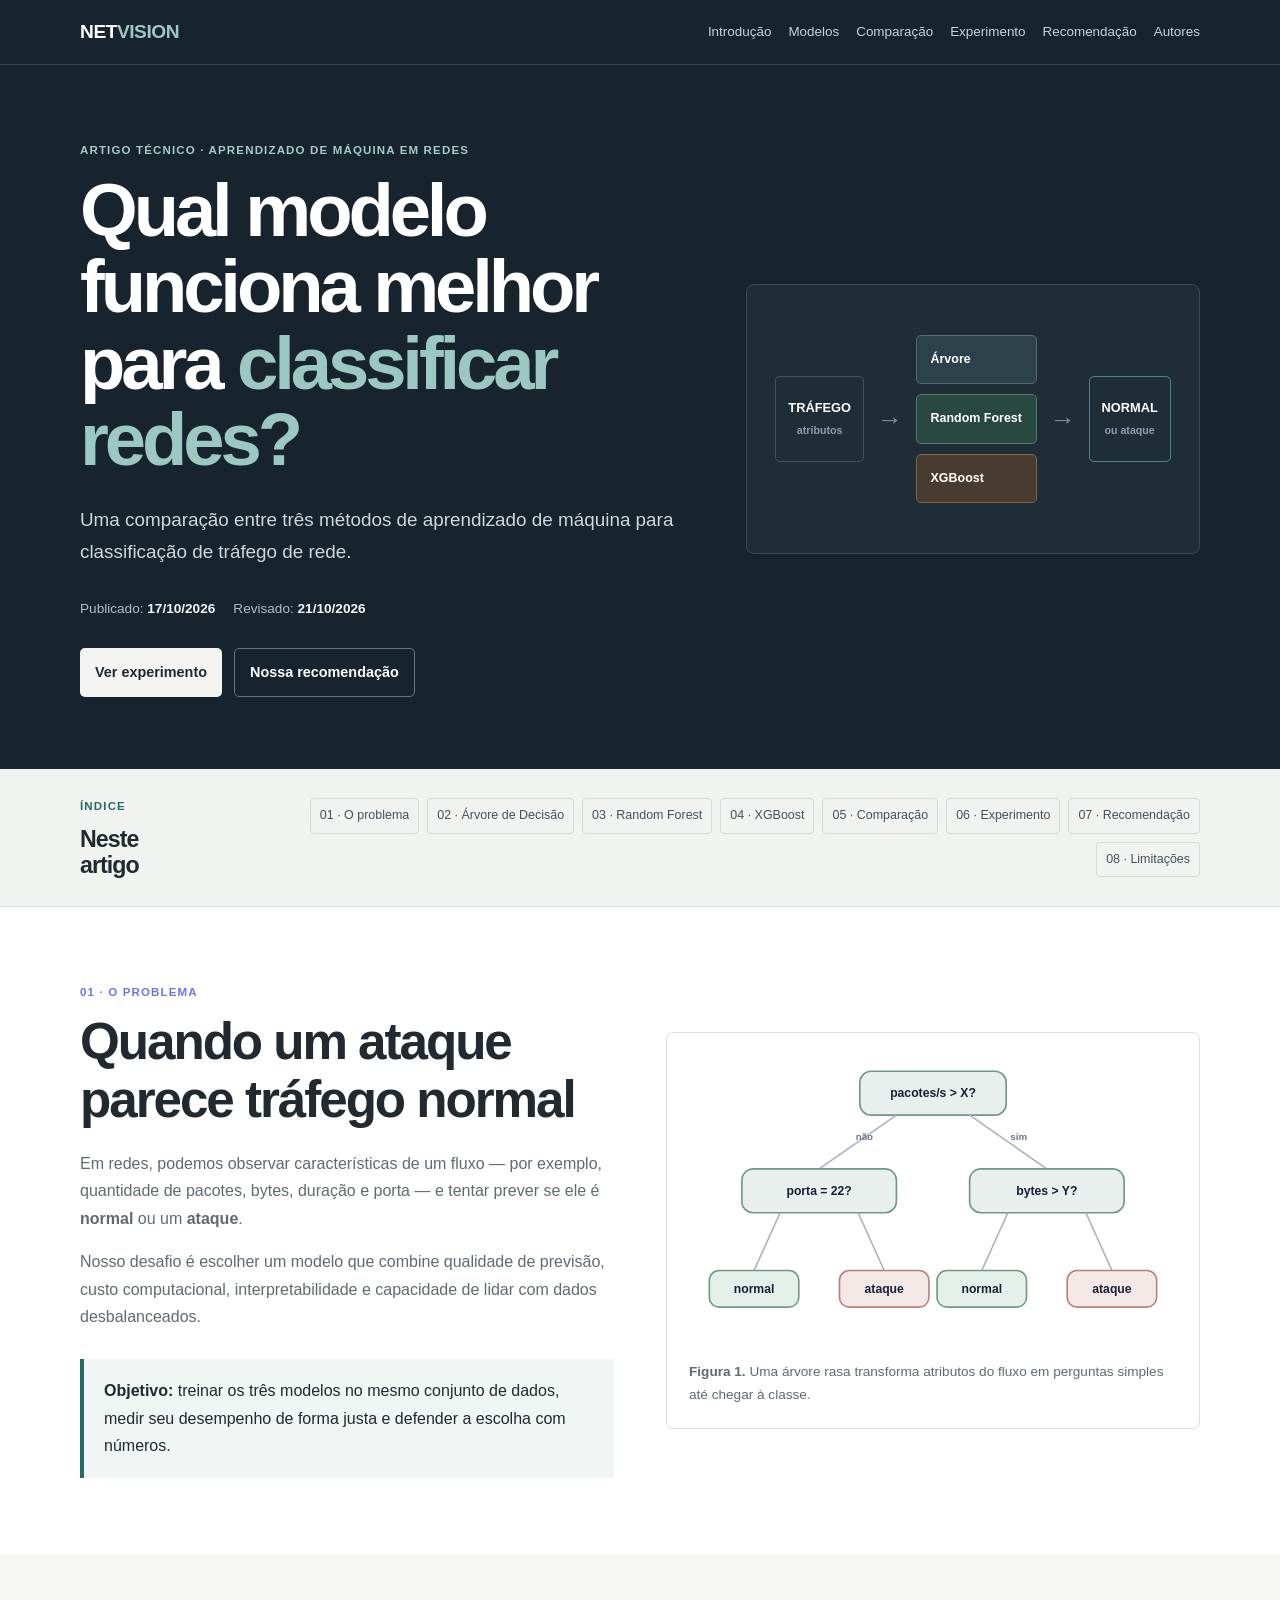
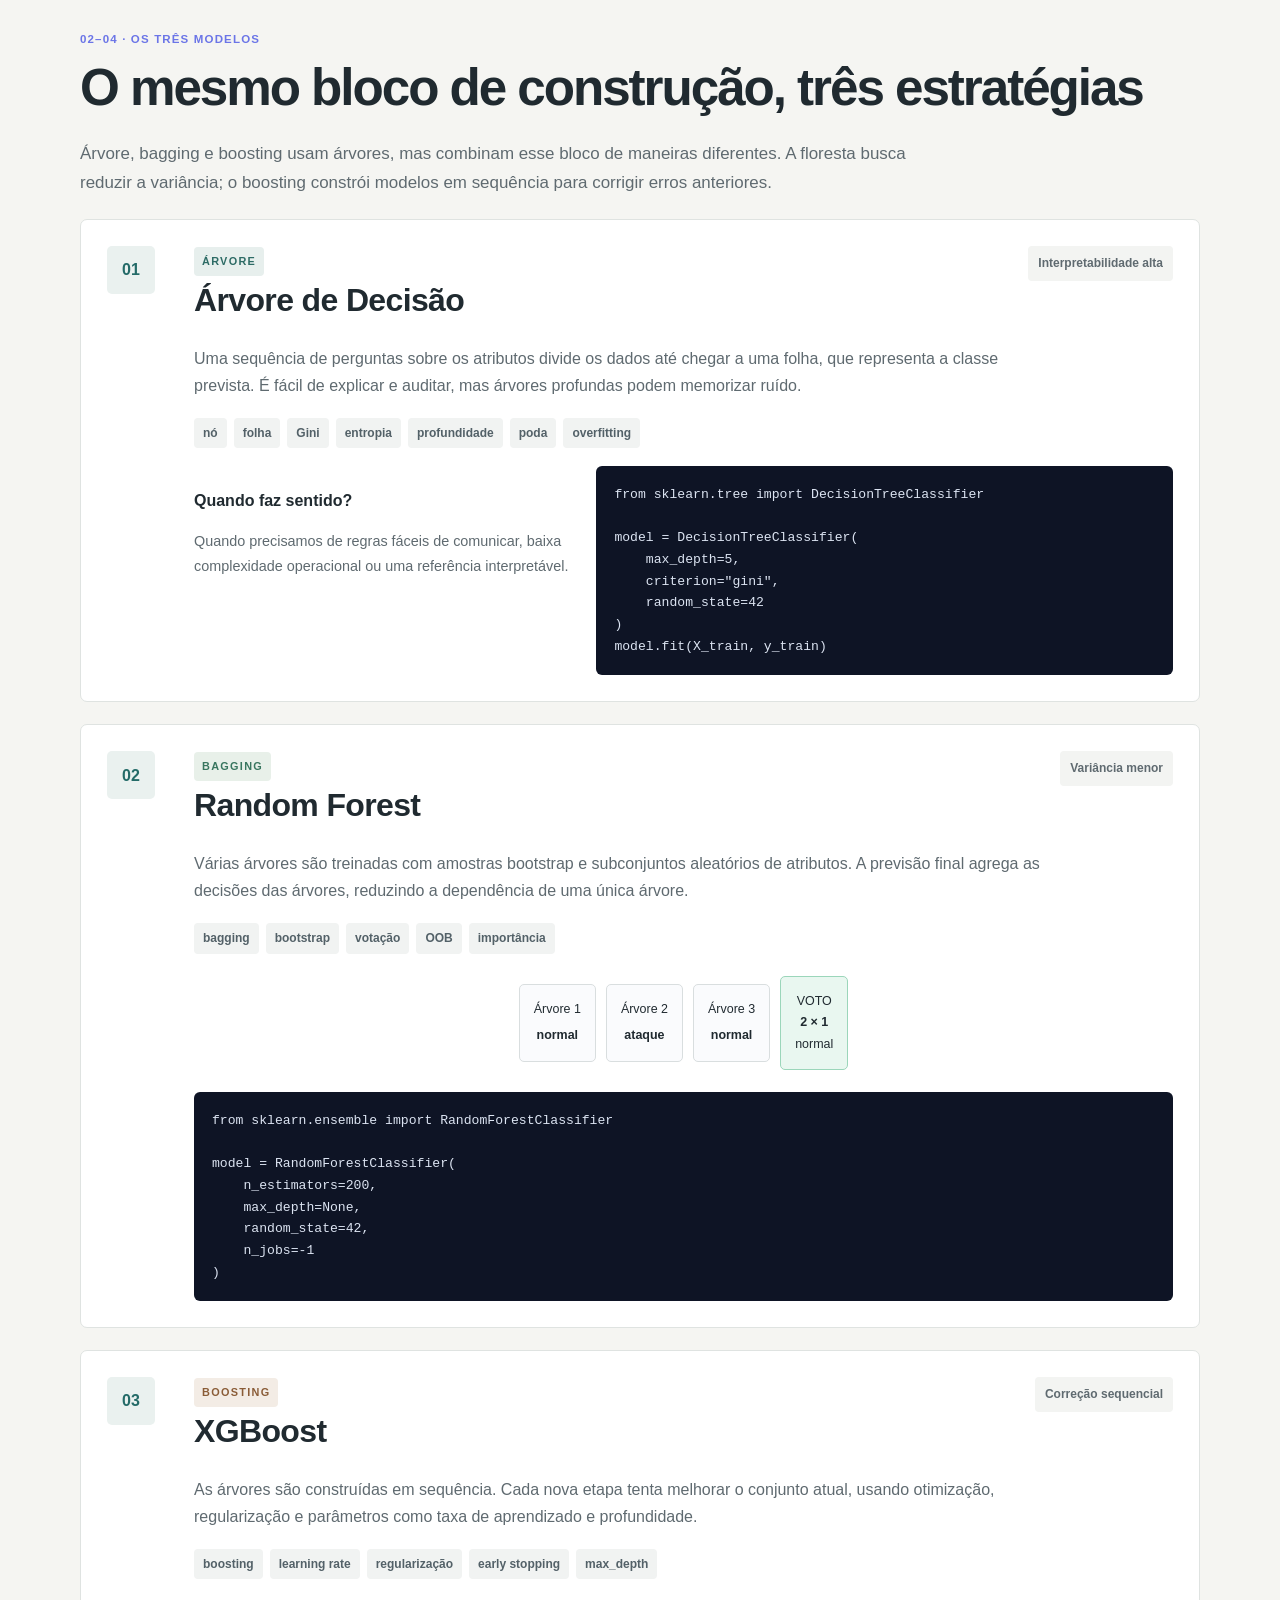
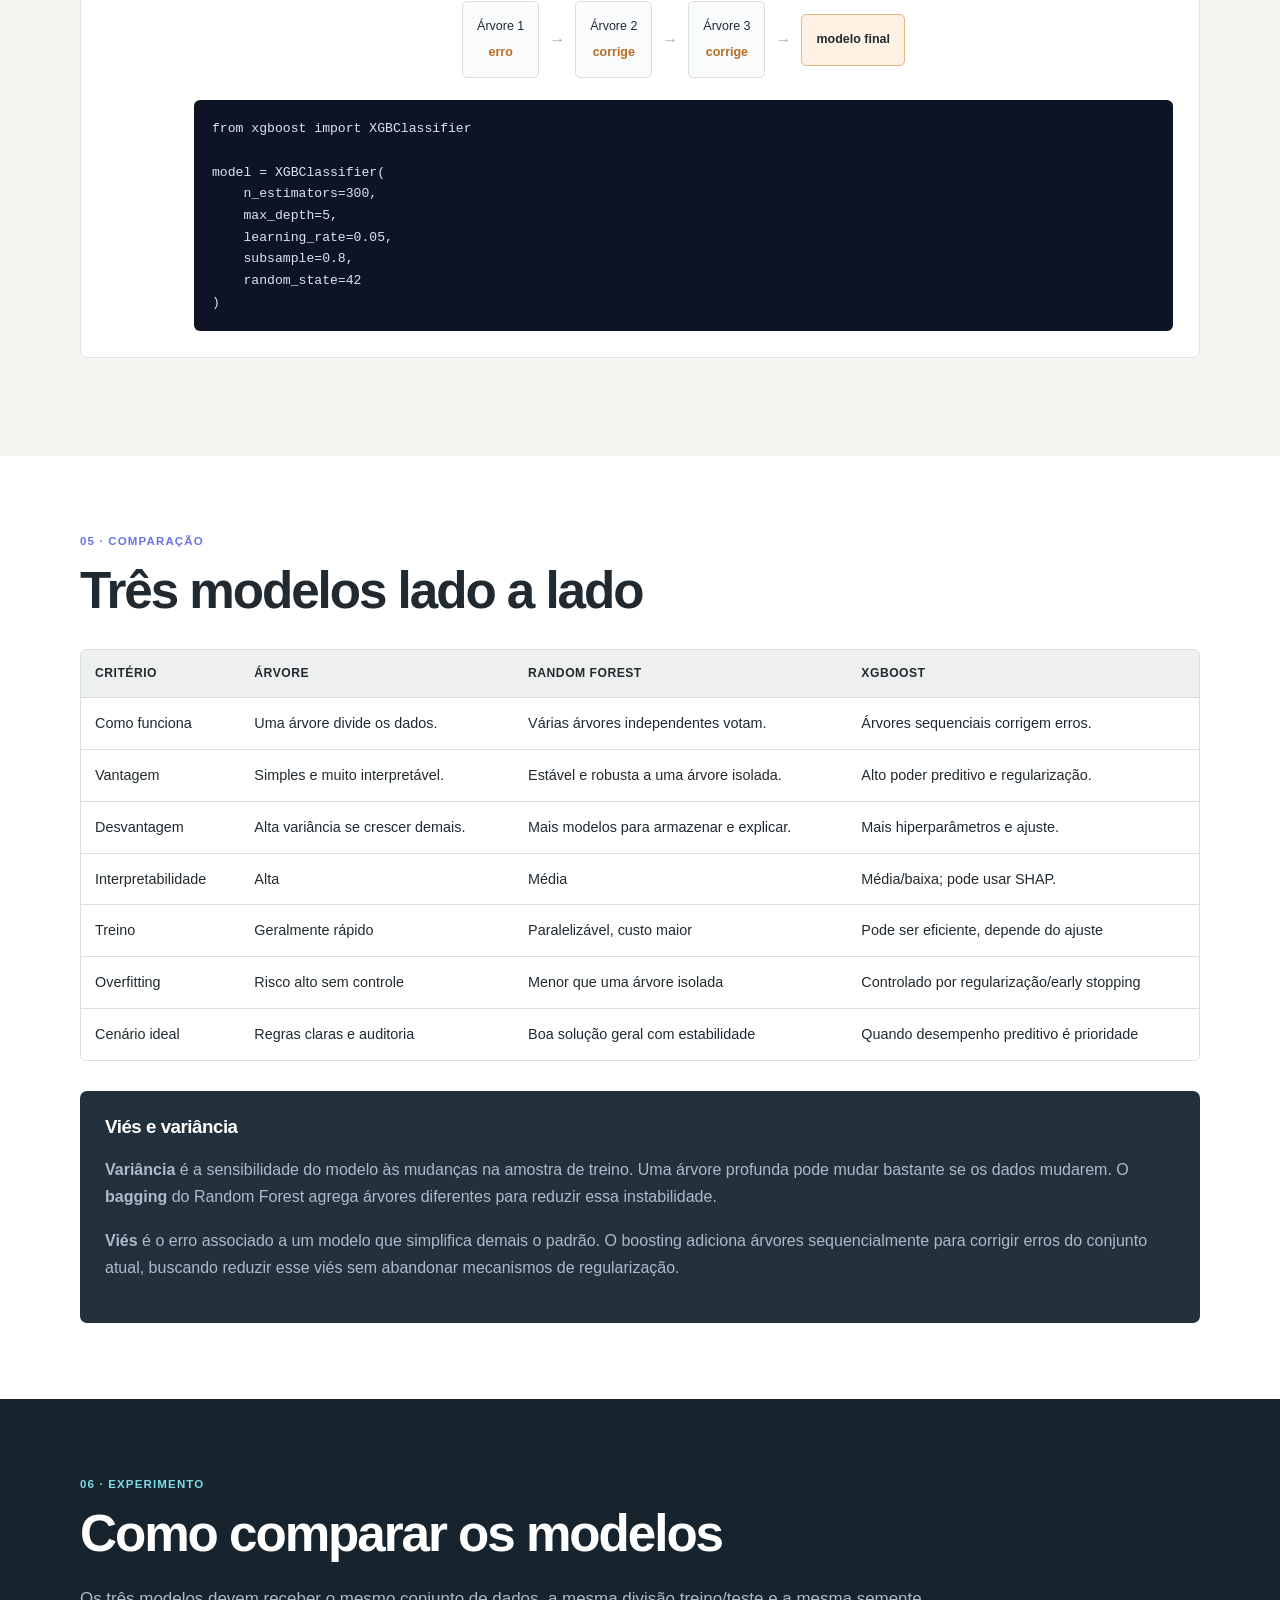
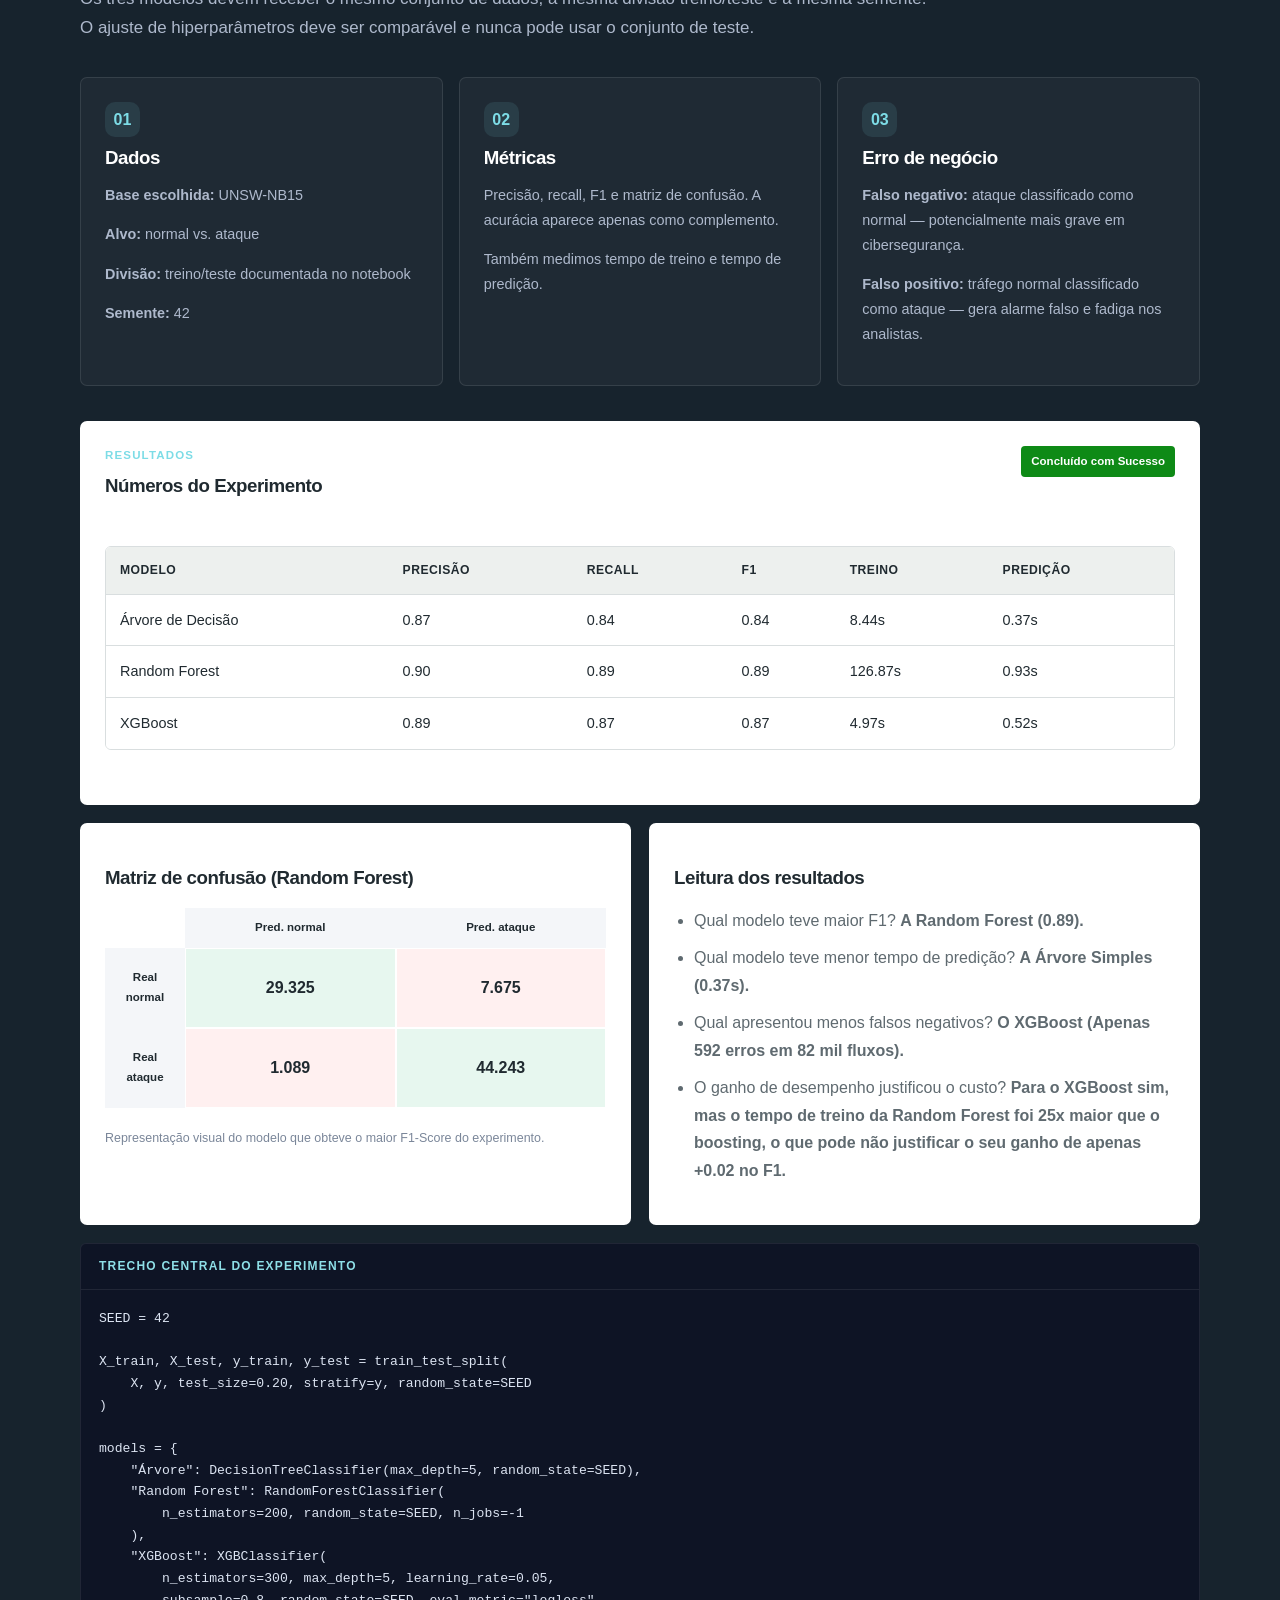
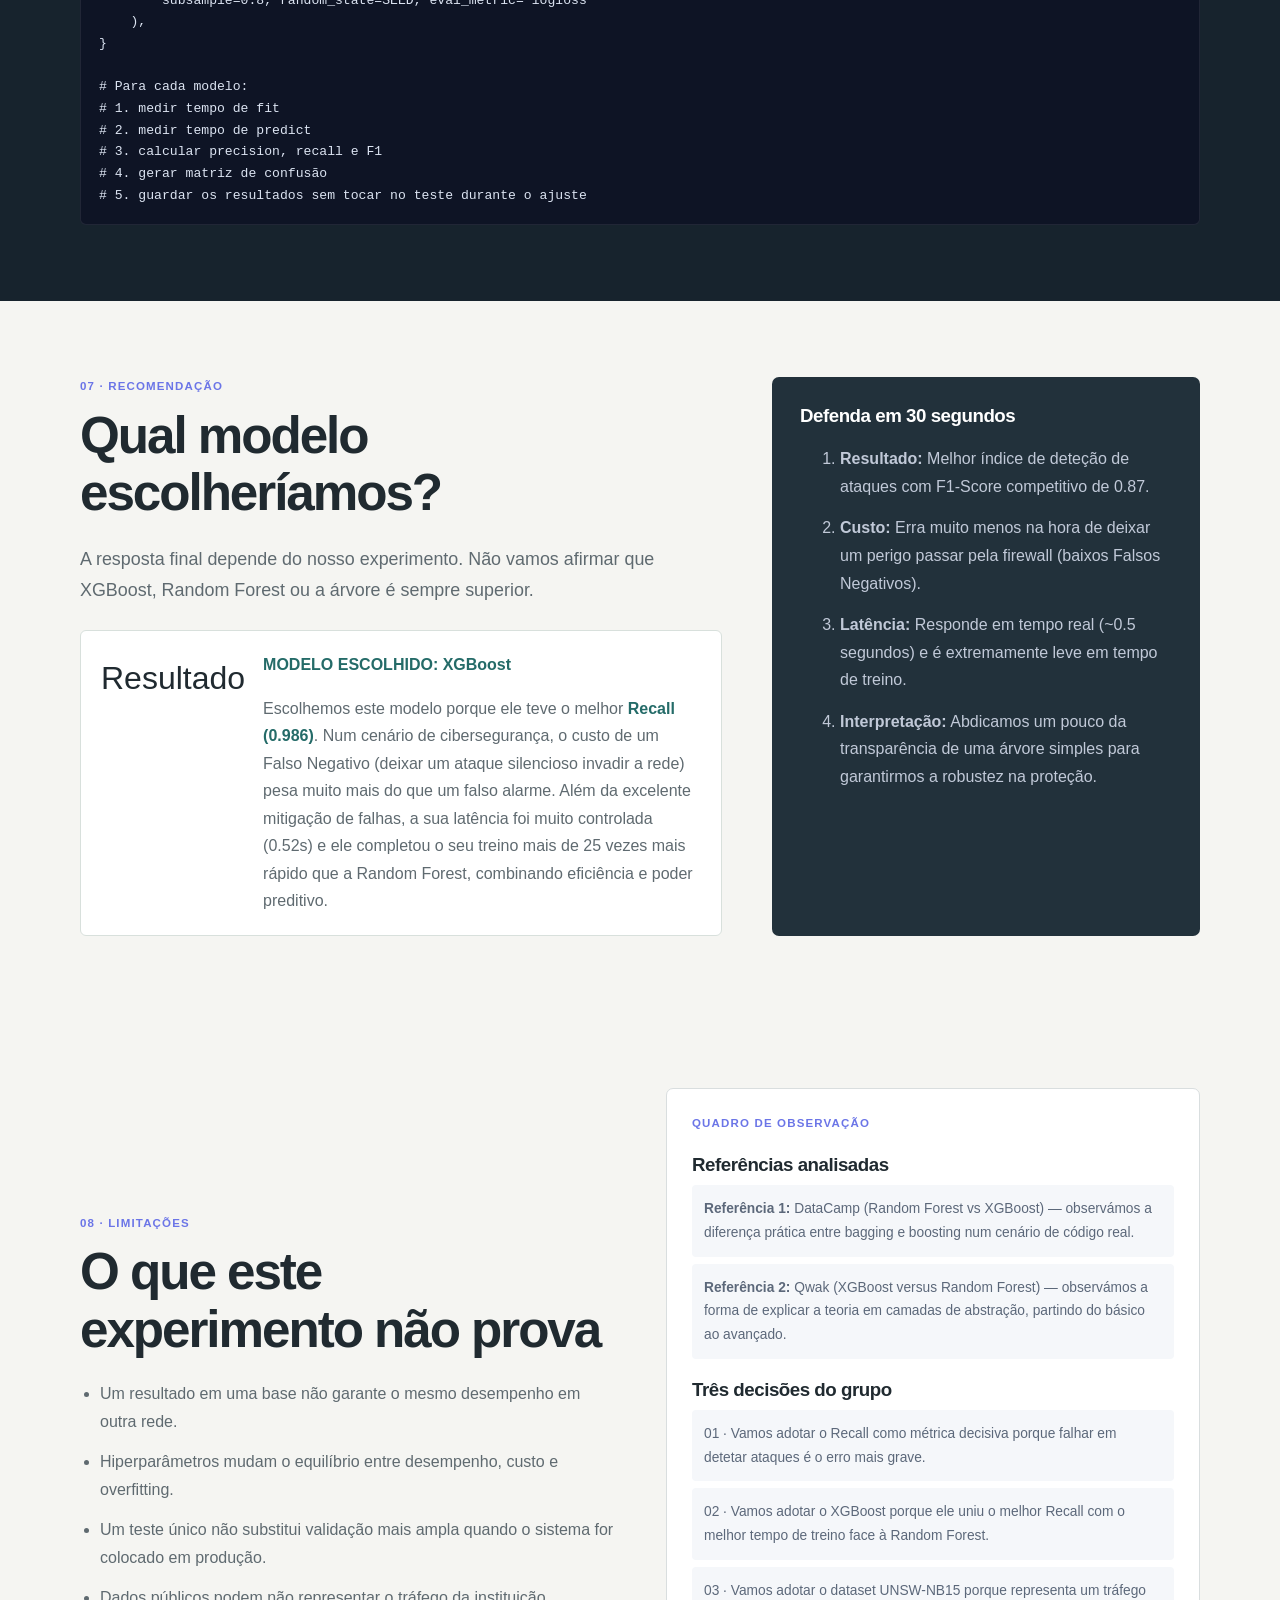
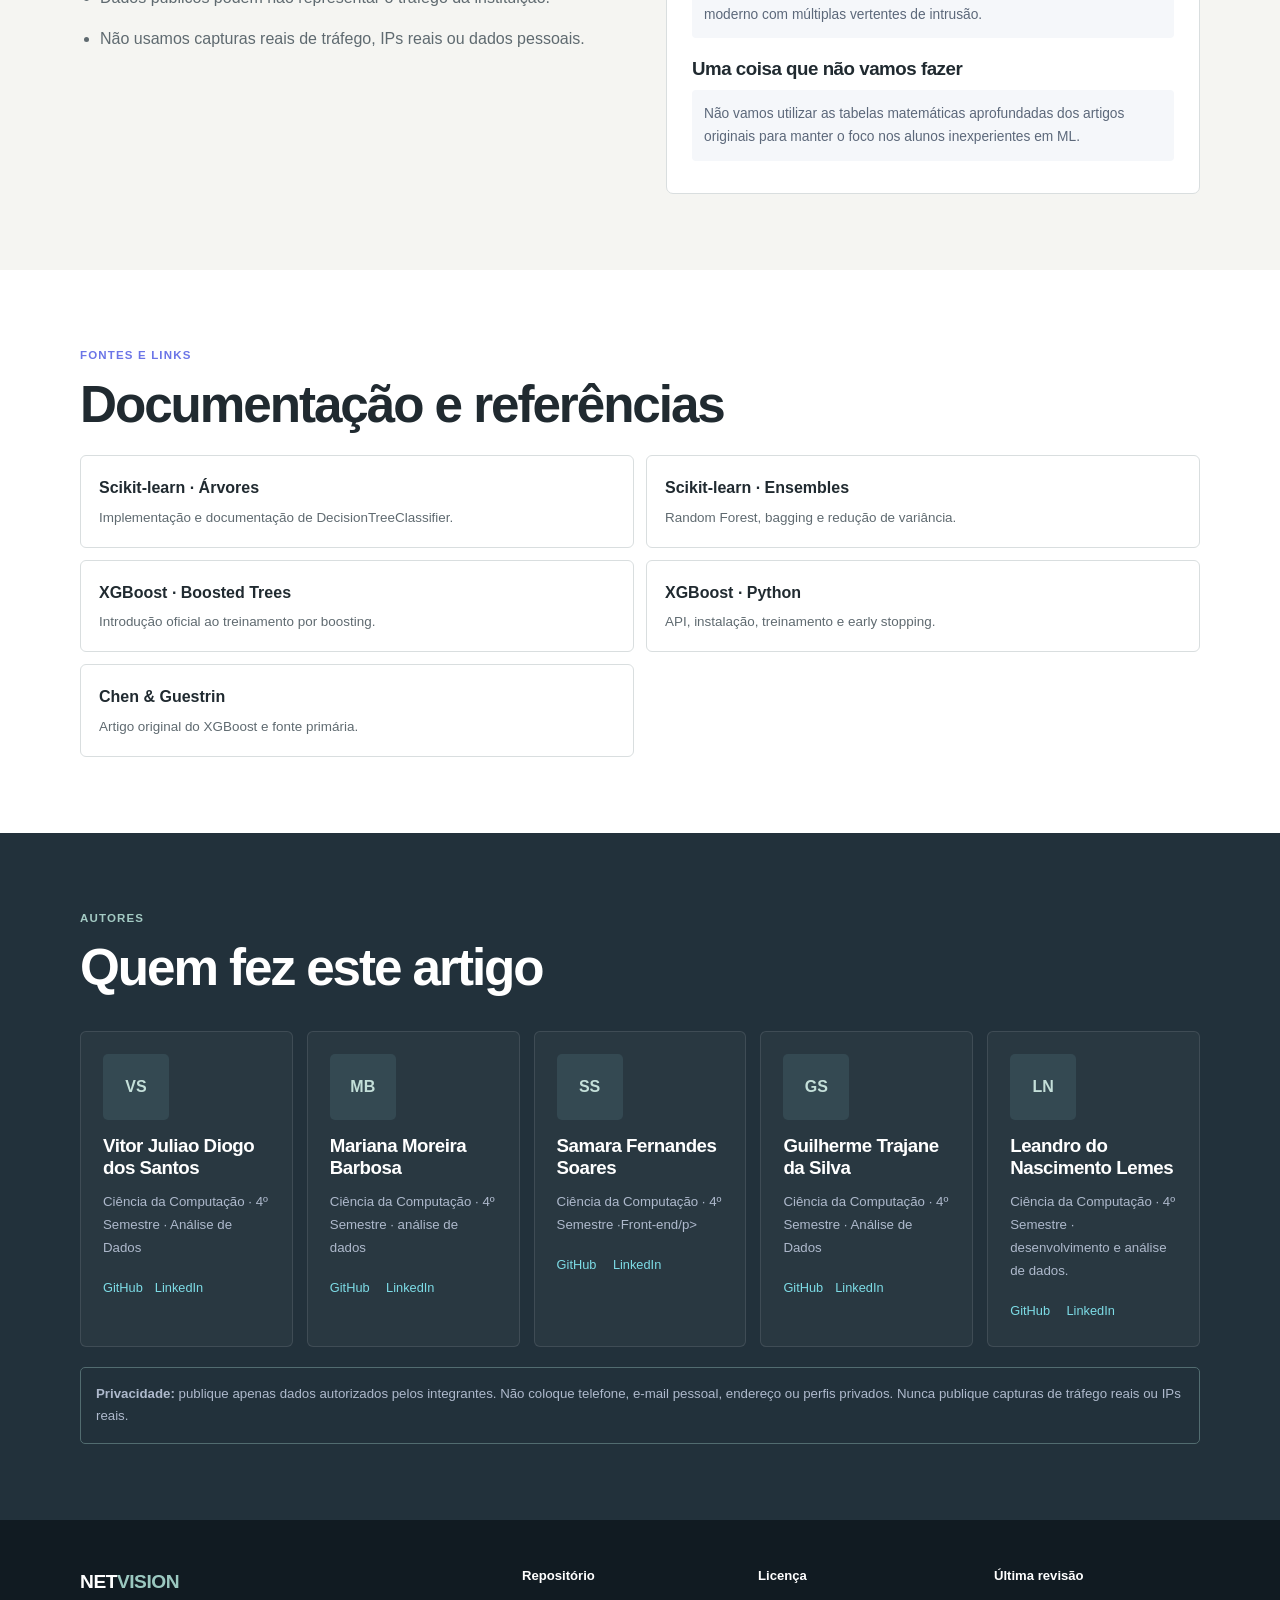
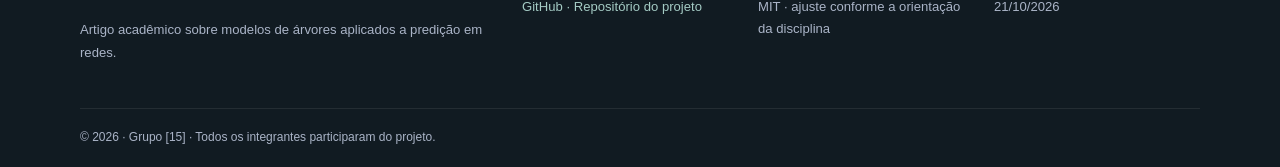
==== commit f6a5ea16: "Update index.html" ====
--- a/index.html
+++ b/index.html
@@ -432,7 +432,7 @@
           <article class="author-card">
             <div class="avatar" aria-hidden="true">VS</div>
             <h3>Vitor Juliao Diogo dos Santos</h3>
-            <p>Ciência da Computação · 4º Semestre · área de interesse</p>
+            <p>Ciência da Computação · 4º Semestre · Análise de Dados</p>
             <div><a href="https://github.com/VitorSantos008" aria-label="GitHub do integrante">GitHub</a><a href="https://www.linkedin.com/in/vítor-santos-b3baa0325?utm_source=share_via&utm_content=profile&utm_medium=member_android" aria-label="LinkedIn do integrante">LinkedIn</a></div>
           </article>
           <article class="author-card">
@@ -455,8 +455,8 @@
           <article class="author-card">
             <div class="avatar" aria-hidden="true">GS</div>
             <h3>Guilherme Trajane da Silva</h3>
-            <p>Ciência da Computação · 4º Semestre · área de interesse</p>
-            <div><a href="#" aria-label="GitHub do integrante">GitHub</a><a href="#" aria-label="LinkedIn do integrante">LinkedIn</a></div>
+            <p>Ciência da Computação · 4º Semestre · Análise de Dados</p>
+            <div><a href="https://github.com/guilhermetrajanedasilva" aria-label="GitHub do integrante">GitHub</a><a href="https://www.linkedin.com/in/guilherme-trajane-da-silva-615538379/" aria-label="LinkedIn do integrante">LinkedIn</a></div>
           </article>
 
             <article class="author-card">
